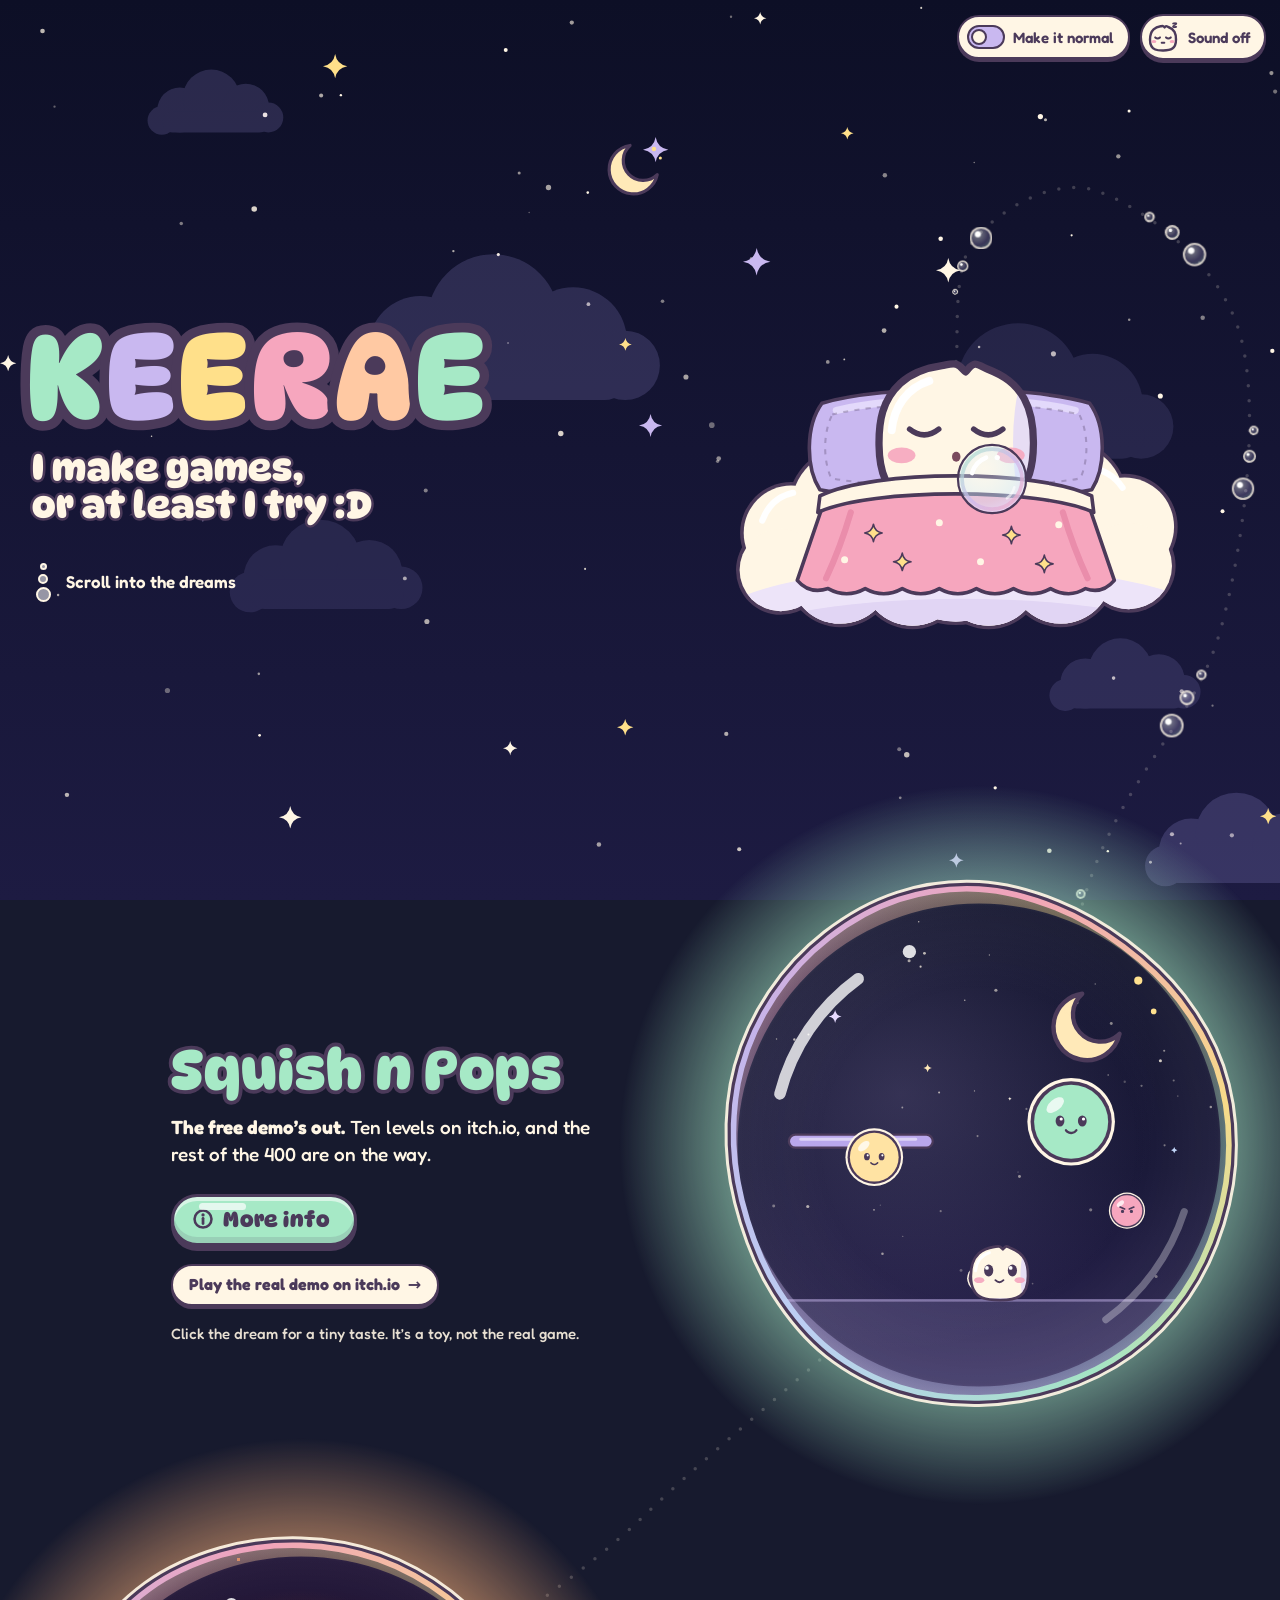
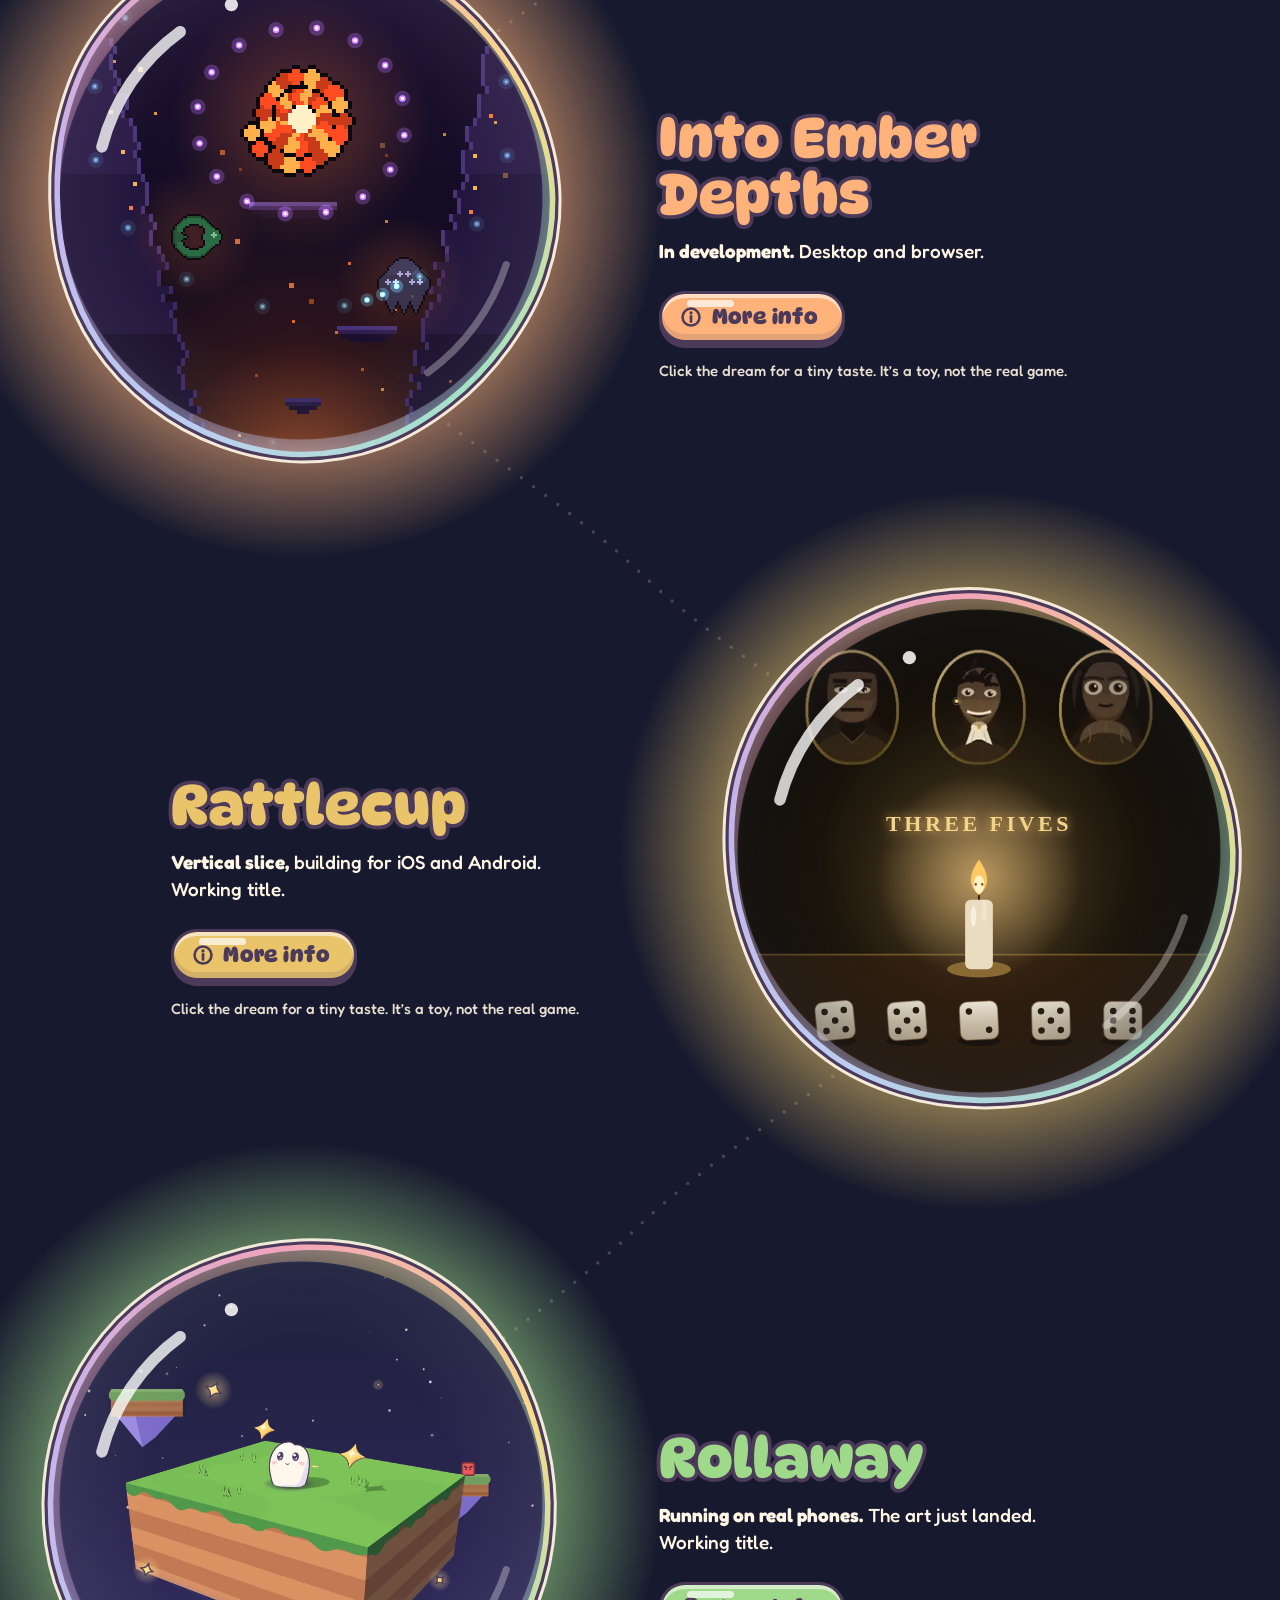
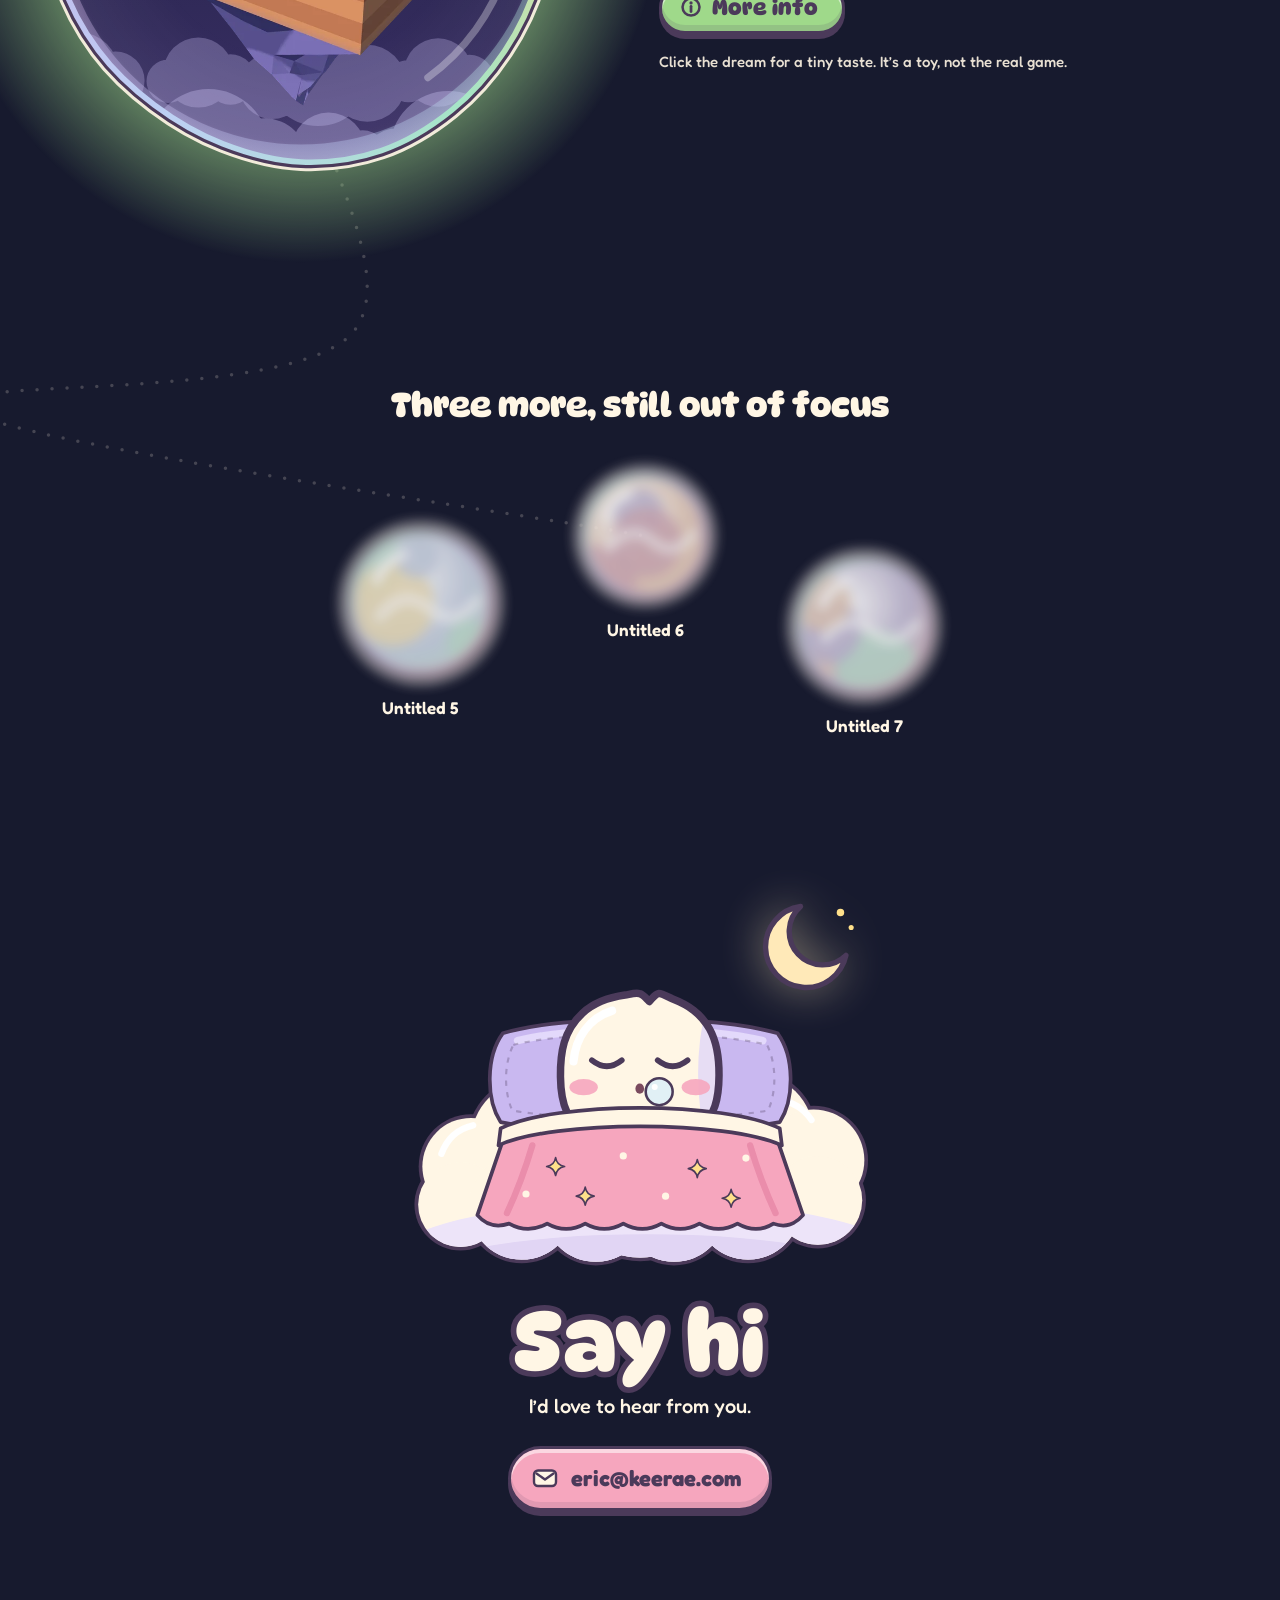
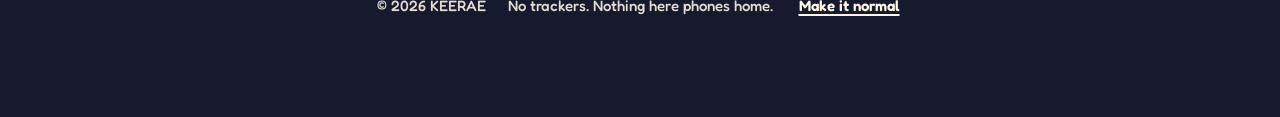
==== index.html @ 0f87d6e8 "Dreams: More info instead of Play Play read like the real game. Each dream now has a More info butto" ====
<!doctype html>
<html lang="en" class="no-js" data-mode="normal">
<head>
<meta charset="utf-8">
<meta name="viewport" content="width=device-width, initial-scale=1, viewport-fit=cover">
<title>KEERAE. I make games.</title>
<meta name="description" content="I make games, or at least I try. Seven going at once. Four you can poke right here, three still asleep. The code, the art and the music, all mine.">
<link rel="canonical" href="https://keerae.com/">
<meta property="og:type" content="website">
<meta property="og:url" content="https://keerae.com/">
<meta property="og:site_name" content="KEERAE">
<meta property="og:title" content="KEERAE. I make games.">
<meta property="og:description" content="Seven going at once. The code, the art and the music, all mine.">
<meta property="og:image" content="https://keerae.com/img/share.png?v=2">
<meta property="og:image:width" content="1200">
<meta property="og:image:height" content="630">
<meta property="og:image:alt" content="KEERAE. I make games, or at least I try :D. Squish the marshmallow is fast asleep on a cloud under a pink blanket, blowing a sleep bubble.">
<meta name="twitter:card" content="summary_large_image">
<meta name="twitter:title" content="KEERAE. I make games.">
<meta name="twitter:description" content="Seven going at once. The code, the art and the music, all mine.">
<meta name="twitter:image" content="https://keerae.com/img/share.png?v=2">
<meta name="twitter:image:alt" content="KEERAE. I make games, or at least I try :D. Squish the marshmallow is fast asleep on a cloud under a pink blanket, blowing a sleep bubble.">
<meta name="theme-color" content="#D7C7F4" id="theme-color">
<link rel="icon" href="favicon.svg?v=2" type="image/svg+xml">
<link rel="apple-touch-icon" href="apple-touch-icon.png?v=2">
<link rel="preload" href="fonts/dynapuff.woff2" as="font" type="font/woff2" crossorigin>
<link rel="preload" href="fonts/fredoka.woff2" as="font" type="font/woff2" crossorigin>
<link rel="stylesheet" href="kit/kit.css?v=2026-10-18">
<script src="kit/kit.js?v=2026-10-18"></script>
<script src="kit/toys.js?v=2026-10-18"></script>
<style>
/* ===================================================================
   Dream Bubbles. Squish is asleep up top, and every game is a dream
   floating out of its head. Scroll down through the dreams. Tap one and
   it pops into a tiny toy of that game; More info opens the game's part
   of the plain page. At the bottom, Squish wakes up and says hi.
   =================================================================== */
@property --rim { syntax: "<angle>"; inherits: false; initial-value: 0deg; }

.world {
  --ink: var(--plum);
  --ink-2: rgba(75, 58, 90, .86);
  --D: clamp(520px, 42vw, 640px);
  --wrap: min(1240px, calc(100% - 64px));
  position: relative; color: var(--ink); overflow-x: clip;
}
:root[data-time="night"] .world { --ink: var(--cream); --ink-2: rgba(255, 246, 229, .88); }

/* ------------------------------------------------------- the dream sky */
.sky, .stars, .drift { position: fixed; inset: 0; pointer-events: none; }
.sky { z-index: 0; background: #DCCDF6; }
.sky i { position: absolute; inset: 0; opacity: 0; will-change: opacity; }
.sky i:first-child { opacity: 1; }
.sky i:nth-child(1) { background: linear-gradient(180deg, #D7C7F4 0%, #EDE3FA 100%); }
.sky i:nth-child(2) { background: linear-gradient(180deg, #E2CFF4 0%, #F7DBEA 100%); }
.sky i:nth-child(3) { background: linear-gradient(180deg, #F8D2E1 0%, #FFDFD0 100%); }
.sky i:nth-child(4) { background: linear-gradient(180deg, #FFDCC6 0%, #FFEACB 100%); }
.sky i:nth-child(5) { background: linear-gradient(180deg, #CDEEDF 0%, #DCE6FA 100%); }
.sky i:nth-child(6) { background: linear-gradient(180deg, #D9D8F6 0%, #EEE2F8 100%); }
.sky i:nth-child(7) { background: linear-gradient(180deg, #FFE5BF 0%, #FFF3DC 100%); }
:root[data-time="night"] .sky { background: #0E1027; }
:root[data-time="night"] .sky i:nth-child(1) { background: linear-gradient(180deg, #0D0F26 0%, #1D1B42 100%); }
:root[data-time="night"] .sky i:nth-child(2) { background: linear-gradient(180deg, #10132B 0%, #23204B 100%); }
:root[data-time="night"] .sky i:nth-child(3) { background: linear-gradient(180deg, #170F2B 0%, #2D1C48 100%); }
:root[data-time="night"] .sky i:nth-child(4) { background: linear-gradient(180deg, #1A1330 0%, #31223F 100%); }
:root[data-time="night"] .sky i:nth-child(5) { background: linear-gradient(180deg, #0E1934 0%, #1E2B52 100%); }
:root[data-time="night"] .sky i:nth-child(6) { background: linear-gradient(180deg, #12142F 0%, #28224F 100%); }
:root[data-time="night"] .sky i:nth-child(7) { background: linear-gradient(180deg, #1C1944 0%, #3A2C63 100%); }

.stars { z-index: 0; display: none; }
:root[data-time="night"] .stars { display: block; }
.stars svg { width: 100%; height: 100%; display: block; fill: #FFF6E5; }
.stars .tw { animation: k-tw 4.2s ease-in-out infinite; }
@keyframes k-tw { 0%, 100% { opacity: .25; } 50% { opacity: 1; } }

.drift { z-index: 0; overflow: hidden; }
.cloud { position: absolute; left: 0; opacity: var(--op, .7); transform: translateX(var(--x, 20vw)); animation: cloud-drift 140s linear infinite; }
.cloud svg { display: block; width: 100%; height: auto; fill: #fff; }
:root[data-time="night"] .cloud { opacity: calc(var(--op, .7) * .28); }
:root[data-time="night"] .cloud svg { fill: #9C93DD; }
@keyframes cloud-drift { from { transform: translateX(-38vw); } to { transform: translateX(104vw); } }
.sparks { position: absolute; left: 0; top: 0; width: 100%; height: 200%; will-change: transform; }
.spk { position: absolute; display: block; overflow: visible; animation: twinkle 4s ease-in-out infinite; }
.spk path { fill: #fff; stroke: rgba(75, 58, 90, .4); stroke-width: 1.3; vector-effect: non-scaling-stroke; }
.spk.t1 path { fill: #FFE9A8; }
.spk.t2 path { fill: #FFE4EF; }
:root[data-time="night"] .spk path { fill: #FFF6E5; stroke: none; }
:root[data-time="night"] .spk.t1 path { fill: #FFE08A; }
:root[data-time="night"] .spk.t2 path { fill: #C9B8F0; }
@keyframes twinkle { 0%, 100% { transform: scale(.3) rotate(0deg); opacity: .2; } 50% { transform: scale(1) rotate(30deg); opacity: 1; } }

/* ------------------------------------------- the trail of dream bubbles */
.trail { position: absolute; left: 0; top: 0; width: 100%; height: 0; z-index: 1; pointer-events: none; overflow: hidden; }
.trail svg { position: absolute; left: 0; top: 0; overflow: visible; }
.trail path { fill: none; stroke: rgba(75, 58, 90, .2); stroke-width: 3.5; stroke-linecap: round; stroke-dasharray: 0 15; }
:root[data-time="night"] .trail path { stroke: rgba(255, 246, 229, .2); }
.tb {
  position: absolute; left: 0; top: 0; border-radius: 50%; will-change: transform;
  border: 2px solid rgba(75, 58, 90, .72);
  background: radial-gradient(circle at 33% 30%, #fff 0 13%, rgba(255, 255, 255, .55) 21%, rgba(201, 184, 240, .3) 58%, rgba(166, 233, 198, .5) 100%);
}
:root[data-time="night"] .tb { border-color: rgba(255, 246, 229, .72); background: radial-gradient(circle at 33% 30%, #fff 0 13%, rgba(255, 255, 255, .35) 21%, rgba(201, 184, 240, .22) 58%, rgba(166, 233, 198, .38) 100%); }

/* ---------------------------------------------------------------- hero */
.hero, .dreams, .sealed, .wake, .foot { position: relative; z-index: 2; }
.hero {
  width: var(--wrap); margin: 0 auto; min-height: max(680px, 100svh);
  display: grid; grid-template-columns: minmax(0, 1.04fr) minmax(0, 1fr);
  grid-template-areas: "title bed" "hint bed"; align-content: center; column-gap: 24px;
  padding: 104px 0 84px;
}
.hero-title { grid-area: title; align-self: end; will-change: transform; }
.title-float { animation: t-float 8s var(--floaty) infinite; }
.head-float { animation: t-float 9.5s var(--floaty) -3.2s infinite; }
@keyframes t-float { 0%, 100% { transform: translate3d(0, 0, 0) rotate(-.5deg); } 50% { transform: translate3d(0, -9px, 0) rotate(.6deg); } }
.hero h1 { font-size: clamp(64px, 9.3vw, 148px); margin: 0 0 0 -.04em; }
.headline { font-size: clamp(25px, 2.85vw, 44px); margin: .38em 0 0; }
.scroll-hint {
  grid-area: hint; align-self: start; display: inline-flex; align-items: center; gap: 12px;
  margin: 38px 0 0; font: 600 17px/1.2 var(--ui); color: var(--ink);
}
.hint-bub { position: relative; width: 22px; height: 40px; flex: none; }
.hint-bub i { position: absolute; left: 50%; border-radius: 50%; border: 2px solid currentColor; background: rgba(255, 255, 255, .55); animation: hint-fall 2.4s var(--floaty) infinite; }
.hint-bub i:nth-child(1) { width: 7px; height: 7px; margin-left: -3.5px; top: 0; }
.hint-bub i:nth-child(2) { width: 10px; height: 10px; margin-left: -5px; top: 11px; animation-delay: .25s; }
.hint-bub i:nth-child(3) { width: 15px; height: 15px; margin-left: -7.5px; top: 24px; animation-delay: .5s; }
@keyframes hint-fall { 0%, 100% { transform: translateY(-3px); opacity: .55; } 50% { transform: translateY(4px); opacity: 1; } }
.hero-bed { grid-area: bed; display: flex; justify-content: center; align-items: center; }
.bed-float { animation: bed-bob 7.5s var(--floaty) infinite; }
@keyframes bed-bob { 0%, 100% { transform: translate3d(0, 0, 0); } 50% { transform: translate3d(0, -11px, 0); } }
.hero-moon { position: absolute; display: none; left: 47%; top: 15%; width: 64px; height: 64px; overflow: visible; }
:root[data-time="night"] .hero-moon { display: block; }

/* the bed: a cloud, a pillow, Squish, a blanket */
.bed { position: relative; width: clamp(340px, 37vw, 540px); aspect-ratio: 460 / 330; }
.bed-back, .bed-front { position: absolute; inset: 0; width: 100%; height: 100%; overflow: visible; pointer-events: none; }
.bed-back { z-index: 1; }
.sq-wrap { position: absolute; z-index: 2; left: 30.31%; top: 17.38%; width: 39.37%; transform-origin: 50% 100%; }
.sq-wrap .k-squish { width: 100%; height: auto; color: var(--plum); }
:root[data-time="night"] .sq-wrap .k-squish { color: var(--cream); }
.bed-front { z-index: 3; }
.bed--hero .sq-nose { display: none; }
.sleep-bubble {
  position: absolute; z-index: 4; left: 49.87%; top: 44.6%; width: 15.65%; aspect-ratio: 1;
  padding: 0; border: 0; background: none; border-radius: 50%; pointer-events: none;
}
.sleep-bubble svg { display: block; width: 100%; height: 100%; overflow: visible; transform-origin: 6.7% 25%; animation: sb-breathe 9.2s var(--floaty) infinite; }
.sleep-bubble .sb-hit { pointer-events: all; cursor: pointer; }
.sleep-bubble.popped svg { animation: none; transform: scale(0); opacity: 0; }
.sleep-bubble.popped .sb-hit { pointer-events: none; }
.sleep-bubble:focus-visible { outline-offset: 2px; border-radius: 50%; }
@keyframes sb-breathe { 0%, 100% { transform: scale(.2); } 46%, 54% { transform: scale(1); } }

/* ----------------------------------------------------------- the dreams */
.dreams { width: var(--wrap); margin: 0 auto; padding: 24px 0 0; }
.dream { display: grid; grid-template-columns: var(--D) minmax(0, 1fr); column-gap: clamp(56px, 7vw, 120px); align-items: center; }
.dream + .dream { margin-top: clamp(70px, 9vw, 150px); }
.dream--flip { grid-template-columns: minmax(0, 1fr) var(--D); }
.dream--flip .dream-wrap { order: 2; }
.dream--flip .dream-text { justify-self: end; }
.dream-wrap { position: relative; width: var(--D); will-change: transform; }
.dream-float { animation: dream-bob 8.4s var(--floaty) infinite; }
.dream.is-popped .dream-float, .dream.is-bursting .dream-float { animation-play-state: paused; }
@keyframes dream-bob { 0%, 100% { transform: translate3d(0, 0, 0); } 30% { transform: translate3d(5px, -9px, 0); } 65% { transform: translate3d(-4px, -14px, 0); } }
.dream-stage { position: relative; width: 100%; aspect-ratio: 1; }
.dream-bubble { position: absolute; inset: 0; transition: transform .8s var(--squishy), opacity .3s ease-out; }
.dream-bubble canvas { position: absolute; display: block; pointer-events: none; }
.dream-bubble::before { content: ""; position: absolute; inset: -17%; border-radius: 50%; pointer-events: none; background: radial-gradient(circle closest-side, var(--glow) 0, var(--glow) 69%, transparent 100%); }
.dream.is-bursting .dream-bubble { transform: scale(1.05, .96); transition: transform .1s ease-out; }
.dream.is-popped .dream-bubble { opacity: 0; transform: scale(1.16); transition: transform .2s ease-out, opacity .16s ease-out; }
.dream.is-reform .dream-bubble { opacity: 0; transform: scale(.2); transition: none; }

/* the dream, running: a soft, very round frame where the bubble was */
.dream-frame {
  position: absolute; left: -2%; right: -2%; top: 50%; height: clamp(260px, 64%, 420px);
  padding: 7px; border-radius: 56px;
  background: conic-gradient(from var(--rim), #A6E9C6, #BFD3F7, #C9B8F0, #F6A6BE, #FFE08A, #A6E9C6);
  box-shadow: 0 0 0 3px var(--plum), 0 0 0 7px rgba(255, 246, 229, .85), 0 20px 80px 12px var(--glow);
  opacity: 0; visibility: hidden; transform: translateY(-50%) scale(.8);
  transition: opacity .3s ease-in, transform .4s ease-in, visibility 0s linear .4s;
}
.dream.is-popped .dream-frame {
  opacity: 1; visibility: visible; transform: translateY(-50%) scale(1);
  transition: opacity .3s ease-out .05s, transform .7s var(--squishy) .05s, visibility 0s;
  animation: rim-turn 7s linear infinite;
}
@keyframes rim-turn { to { --rim: 360deg; } }
.dream-toy { position: relative; width: 100%; height: 100%; border-radius: 49px; overflow: hidden; background: var(--deep); }
.dream[data-game="rollaway"] .dream-toy { background: #AFC8F5; }
:root[data-time="night"] .dream[data-game="rollaway"] .dream-toy { background: #1B1E3A; }
.dream-toy::after { content: ""; position: absolute; inset: 0; z-index: 3; border-radius: inherit; pointer-events: none; box-shadow: inset 0 0 28px 6px rgba(255, 255, 255, .2), inset 0 0 0 2px rgba(75, 58, 90, .45); }
.toy-ghost { position: absolute; inset: 0; z-index: 2; width: 100%; height: 100%; pointer-events: none; }

.dream-text { position: relative; max-width: 450px; }
.dream-name { margin: 0 0 16px; font-size: clamp(42px, 4.3vw, 64px); color: var(--c); text-wrap: balance; }
.dream-status { margin: 0 0 26px; font-size: 19px; line-height: 1.42; color: var(--ink); max-width: 25em; text-wrap: pretty; }
.dream-act { display: flex; flex-wrap: wrap; align-items: center; gap: 14px 16px; }
.dream-hint { margin: 18px 0 0; max-width: 30em; font-size: 15px; color: var(--ink); opacity: .9; }

/* the bubble itself is the button that pops it */
.dream-try { position: absolute; z-index: 2; inset: 2.25%; margin: 0; padding: 0; border: 0; border-radius: 50%; background: none; cursor: pointer; -webkit-tap-highlight-color: transparent; }
.dream-try:focus-visible { outline: 3px solid var(--ink); outline-offset: 8px; border-radius: 50%; }
.dream.is-bursting .dream-try, .dream.is-popped .dream-try { visibility: hidden; }
.dream-close {
  position: absolute; z-index: 6; top: -15px; right: -15px; display: grid; place-items: center;
  width: 46px; height: 46px; margin: 0; padding: 0; border: 3px solid var(--plum); border-radius: 50%;
  background: var(--cream); color: var(--plum); box-shadow: 0 3px 0 var(--plum); cursor: pointer;
  transition: transform .45s var(--squishy);
}
.dream-close svg { width: 20px; height: 20px; }
.dream-close:hover { transform: scale(1.08) rotate(8deg); }
.dream-close:active { transform: translateY(2px) scale(.92); transition-duration: .08s; }
.dream-close:focus-visible { outline: 3px solid var(--ink); outline-offset: 3px; border-radius: 50%; }

/* burst bits */
.drop { position: absolute; z-index: 6; border-radius: 50%; pointer-events: none; border: 2px solid var(--plum); background: radial-gradient(circle at 34% 30%, #fff 0 22%, var(--dc) 62%); }
.shimmer { position: absolute; z-index: 5; border-radius: 50%; pointer-events: none;
  background: conic-gradient(from 30deg, #A6E9C6, #BFD3F7, #C9B8F0, #F6A6BE, #FFE08A, #A6E9C6);
  -webkit-mask: radial-gradient(closest-side, transparent calc(100% - 12px), #000 calc(100% - 11px), #000 calc(100% - 2px), transparent 100%);
  mask: radial-gradient(closest-side, transparent calc(100% - 12px), #000 calc(100% - 11px), #000 calc(100% - 2px), transparent 100%); }
.spk-pop { position: absolute; z-index: 7; pointer-events: none; overflow: visible; }
.spk-pop path { fill: #FFF6E5; stroke: var(--plum); stroke-width: 1.6; stroke-linejoin: round; }

/* ------------------------------------------------- the sealed, blurry dreams */
.sealed { width: var(--wrap); margin: 0 auto; padding: clamp(110px, 13vw, 190px) 0 20px; text-align: center; }
.sealed-h { margin: 0 0 30px; font: 700 clamp(25px, 2.6vw, 34px)/1.15 var(--display); color: var(--ink); text-wrap: balance; }
.fuzz { display: flex; justify-content: center; align-items: flex-start; gap: clamp(8px, 4vw, 54px); }
.fz { animation: fz-drift 9s var(--floaty) infinite; }
.fz:nth-child(1) { margin-top: 56px; animation-duration: 10.5s; }
.fz:nth-child(2) { animation-delay: -3s; }
.fz:nth-child(3) { margin-top: 84px; animation-duration: 11.5s; animation-delay: -6s; }
@keyframes fz-drift { 0%, 100% { transform: translate3d(0, 0, 0); } 33% { transform: translate3d(6px, -10px, 0); } 66% { transform: translate3d(-6px, -4px, 0); } }
.fuzzy {
  display: flex; flex-direction: column; align-items: center; gap: 12px; padding: 8px 8px 10px;
  border: 0; border-radius: 28px; background: none; color: var(--ink); cursor: pointer;
}
.fuzzy-art { display: block; width: var(--s); height: var(--s); filter: blur(6px) saturate(.45); opacity: .9; transition: filter .5s ease, opacity .5s ease; }
.fuzzy-art svg { display: block; width: 100%; height: 100%; overflow: visible; }
.fuzzy:hover .fuzzy-art { filter: blur(4px) saturate(.6); }
.fuzzy.is-focus .fuzzy-art { filter: blur(1.4px) saturate(.85); opacity: 1; transition-duration: .35s; }
.fuzzy-name { font: 600 17px/1 var(--ui); }

/* --------------------------------------------------------- waking up */
.wake { width: var(--wrap); margin: 0 auto; padding: clamp(110px, 12vw, 180px) 0 0; text-align: center; }
.wake-scene { position: relative; width: clamp(320px, 38vw, 500px); margin: 0 auto; }
.wake-scene .bed { width: 100%; }
.sun { position: absolute; z-index: 0; left: 3%; top: -9%; width: 27%; aspect-ratio: 1; }
.sun::before { content: ""; position: absolute; inset: -42%; border-radius: 50%; background: repeating-conic-gradient(from 0deg, rgba(255, 224, 138, .55) 0deg 9deg, rgba(255, 224, 138, 0) 9deg 30deg); -webkit-mask: radial-gradient(closest-side, transparent 52%, #000 56%, transparent 98%); mask: radial-gradient(closest-side, transparent 52%, #000 56%, transparent 98%); animation: sun-turn 60s linear infinite; }
.sun::after { content: ""; position: absolute; inset: 0; border-radius: 50%; background: radial-gradient(circle at 38% 34%, #FFF4C9 0 24%, #FFE08A 58%, #FFD26A 100%); border: 3px solid var(--plum); box-shadow: 0 0 60px 18px rgba(255, 224, 138, .6); }
@keyframes sun-turn { to { transform: rotate(360deg); } }
.wake-moon { position: absolute; z-index: 0; display: none; right: 4%; top: -8%; width: 22%; height: auto; overflow: visible; filter: drop-shadow(0 0 22px rgba(255, 233, 184, .45)); }
:root[data-time="night"] .sun { display: none; }
:root[data-time="night"] .wake-moon { display: block; }
.wake-scene .bed { z-index: 1; }
.bed--wake .sq-wrap { transition: transform .8s var(--squishy); }
.bed--wake.is-stir .sq-wrap { animation: stir .45s ease-in-out 2; }
.bed--wake.is-up .sq-wrap { transform: translateY(-7%); }
.bed--wake.is-up.is-stretch .sq-wrap { transform: translateY(-9%) scale(.92, 1.1); transition-duration: .95s; }
.bed--wake .blanket-g { transition: transform .9s var(--squishy); }
.bed--wake.is-up .blanket-g { transform: translateY(8px) rotate(1deg); }
@keyframes stir { 0%, 100% { transform: rotate(0); } 30% { transform: rotate(-4deg); } 70% { transform: rotate(4deg); } }
.hi-h { margin: 34px 0 8px; font-size: clamp(54px, 6.4vw, 92px); }
.hi-sub { margin: 0 0 26px; font: 500 20px/1.4 var(--ui); color: var(--ink); }
.hi-mail {
  display: inline-flex; align-items: center; gap: 12px; padding: 15px 28px 16px 20px;
  font: 700 22px/1 var(--ui); color: var(--plum); text-decoration: none;
  background: var(--pink); border: 3px solid var(--plum); border-radius: 999px;
  box-shadow: 0 5px 0 var(--plum), inset 0 -6px 0 rgba(75, 58, 90, .12), inset 0 4px 0 rgba(255, 255, 255, .55);
  transition: transform .45s var(--squishy), box-shadow .2s;
}
.hi-mail svg { width: 28px; height: 28px; flex: none; }
.hi-mail:hover { transform: translateY(-2px) scale(1.04, .97); }
.hi-mail:active { transform: translateY(4px) scale(1.08, .88); box-shadow: 0 1px 0 var(--plum); transition-duration: .08s; }
.hi-mail:focus-visible { outline-offset: 5px; border-radius: 999px; }

.dream-link { display: inline-flex; align-items: center; gap: 8px; max-width: 100%; margin-top: 4px; padding: 9px 16px 10px; border-radius: 999px;
  font: 700 16px/1.2 var(--ui); color: var(--plum); text-decoration: none; background: var(--cream); border: 2.5px solid var(--plum); box-shadow: 0 3px 0 var(--plum); transition: transform .45s var(--squishy); }
.dream-link::after { content: "\2192"; }
.dream-link:hover { transform: translateY(-1px) scale(1.03); }
.dream-link:active { transform: translateY(2px) scale(1.05, .92); transition-duration: .08s; }
.dream-link:focus-visible { outline-offset: 4px; border-radius: 999px; }
.foot { display: flex; flex-wrap: wrap; justify-content: center; align-items: center; gap: 6px 22px; width: var(--wrap); margin: 0 auto; padding: 80px 0 96px; font: 500 15px/1.4 var(--ui); color: var(--ink-2); }
.foot-normal { padding: 6px 4px; border: 0; background: none; color: var(--ink); font: 600 15px/1.2 var(--ui); text-decoration: underline; text-decoration-thickness: 2px; text-underline-offset: 3px; cursor: pointer; }
.foot-normal:hover { text-decoration-color: var(--pink); }

/* ------------------------------------------------ smaller screens */
@media (max-width: 999px) {
  .world { --D: min(86vw, 560px); --wrap: calc(100% - 32px); }
  .hero { grid-template-columns: minmax(0, 1fr); grid-template-areas: "title" "bed" "hint"; justify-items: center; text-align: center; min-height: max(640px, 92svh); padding: 92px 0 40px; }
  .hero-title { align-self: auto; }
  .headline { margin-left: auto; margin-right: auto; max-width: 12em; }
  .hero-bed { margin-top: 26px; }
  .bed { width: min(92vw, 420px); }
  .scroll-hint { margin-top: 18px; }
  .hero-moon { left: 6%; top: 11%; width: 46px; height: 46px; }
  .dream, .dream--flip { grid-template-columns: minmax(0, 1fr); justify-items: center; }
  .dream--flip .dream-wrap { order: 0; }
  .dream--flip .dream-text, .dream-text { justify-self: center; text-align: center; max-width: min(76vw, 460px); margin-top: 30px; }
  .dream-status { margin-left: auto; margin-right: auto; }
  .dream-act { justify-content: center; }
  .dream-hint { margin-left: auto; margin-right: auto; }
  .wake-scene { width: min(88vw, 440px); }
}
@media (max-width: 640px) {
  .hero h1 { font-size: 66px; }
  .headline { font-size: 26px; }
  .dream-name { font-size: 38px; margin-bottom: 12px; }
  .dream-status { font-size: 16px; margin-bottom: 20px; }
  .dream-frame { left: 0; right: 0; height: 272px; border-radius: 40px; padding: 6px; }
  .dream-toy { border-radius: 34px; }
  .sealed-h { font-size: 24px; }
  .fuzzy-name { font-size: 15px; }
  .fuzzy { padding: 6px 4px 8px; }
  .hi-h { font-size: 52px; }
  .hi-sub { font-size: 18px; }
  .hi-mail { font-size: 19px; padding: 13px 22px 14px 16px; }
  .foot { flex-direction: column; padding-bottom: 104px; }
}

/* No drifting, no morphing. The pop is a plain fade. */
@media (prefers-reduced-motion: reduce) {
  .world .dream-bubble, .world .dream-frame { transform: translateY(0) !important; transition-property: opacity !important; transition-duration: .35s !important; }
  .world .dream-frame { transform: translateY(-50%) !important; }
  .world .fuzzy-art { transition-duration: .3s !important; }
}
</style>
</head>
<body>
<div class="world k-nightfocus" id="world">
  <div id="ctl"></div>
  <div class="sky" aria-hidden="true"><i></i><i></i><i></i><i></i><i></i><i></i><i></i></div>
  <div class="stars" aria-hidden="true"></div>
  <div class="drift" aria-hidden="true"><div id="clouds"></div><div class="sparks" id="sparks"></div></div>
  <div class="trail" id="trail" aria-hidden="true"><svg id="trail-svg" width="0" height="0"><path id="trail-path" d="M0 0"/></svg></div>

  <header class="hero" id="hero">
    <svg class="hero-moon" id="hero-moon" viewBox="0 0 100 100" aria-hidden="true" focusable="false"></svg>
    <div class="hero-title" id="hero-title">
      <div class="title-float">
        <h1 class="k-wordmark k-bob" aria-label="KEERAE" data-k-start><span>K</span><span>E</span><span>E</span><span>R</span><span>A</span><span>E</span></h1>
      </div>
      <div class="head-float"><p class="k-puff headline" id="headline"></p></div>
    </div>
    <p class="scroll-hint"><span class="hint-bub" aria-hidden="true"><i></i><i></i><i></i></span>Scroll into the dreams</p>
    <div class="hero-bed">
      <div class="bed-float">
        <div class="bed bed--hero" id="bed"></div>
      </div>
    </div>
  </header>

  <div class="dreams" id="dreams"></div>

  <section class="sealed" aria-labelledby="sealed-h">
    <h2 class="sealed-h" id="sealed-h">Three more, still out of focus</h2>
    <div class="fuzz" id="fuzz"></div>
  </section>

  <section class="wake" id="wake" aria-labelledby="hi-h">
    <div class="wake-scene">
      <div class="sun" aria-hidden="true"></div>
      <svg class="wake-moon" id="wake-moon" viewBox="0 0 100 100" aria-hidden="true" focusable="false"></svg>
      <div class="bed bed--wake" id="wake-bed"></div>
    </div>
    <h2 class="k-puff hi-h" id="hi-h">Say hi</h2>
    <p class="hi-sub">I&rsquo;d love to hear from you.</p>
    <a class="hi-mail" id="hi-mail" href="mailto:eric@keerae.com"><svg viewBox="0 0 28 28" aria-hidden="true" focusable="false"><rect x="3" y="6.5" width="22" height="15.5" rx="4" fill="#FFF6E5" stroke="#4B3A5A" stroke-width="2.4"/><path d="M5.5 9.5L14 15.5L22.5 9.5" fill="none" stroke="#4B3A5A" stroke-width="2.4" stroke-linecap="round" stroke-linejoin="round"/></svg><span id="hi-mail-t">eric@keerae.com</span></a>
  </section>

  <footer class="foot">
    <span>&copy; <span id="yr">2026</span> KEERAE</span>
    <span>No trackers. Nothing here phones home.</span>
    <button type="button" class="foot-normal" id="foot-normal">Make it normal</button>
  </footer>
</div>
<!-- Normal mode. The same content as the weird page, laid out plainly. Shown with no scripts, and after "Make it normal". -->
<div id="normal">
  <header class="n-top">
    <div class="n-wrap">
      <span class="k-wordmark" aria-label="KEERAE"><span>K</span><span>E</span><span>E</span><span>R</span><span>A</span><span>E</span></span>
      <nav aria-label="Sections"><a href="#n-squish">Squish n Pops</a><a href="#n-ember">Into Ember Depths</a><a href="#n-rattlecup">Rattlecup</a><a href="#n-rollaway">Rollaway</a><a href="#n-hi">Say hi</a></nav>
      <button class="n-weird" type="button">Make it weird again</button>
    </div>
  </header>
  <main class="n-wrap">
    <section class="n-hero">
      <div>
        <h1>I make games, or at least I try :D</h1>
        <p>Seven of them going at once right now, on phones and desktops and in a browser. Four are far enough along that I&rsquo;m happy to put them in front of you. The other three really aren&rsquo;t, so I left them out.</p>
        <p>The bubble game and the bullet hell look nothing like each other, and that&rsquo;s deliberate. I&rsquo;d rather each game just look like itself.</p>
        <ul class="n-index">
          <li><a href="#n-squish" style="--c:#A6E9C6"><span class="dot"></span><span><span class="nm">Squish n Pops</span><span class="kd">Mobile browser arcade, 400 levels</span></span><span class="k-chip">Free demo</span></a></li>
          <li><a href="#n-ember" style="--c:#FFB37A"><span class="dot"></span><span><span class="nm">Into Ember Depths</span><span class="kd">Online bullet-hell action RPG</span></span><span class="k-chip">In development</span></a></li>
          <li><a href="#n-rattlecup" style="--c:#E9C46A"><span class="dot"></span><span><span class="nm">Rattlecup</span><span class="kd">Liar&rsquo;s dice roguelike, iOS and Android</span></span><span class="k-chip">Vertical slice</span></a></li>
          <li><a href="#n-rollaway" style="--c:#9FD98A"><span class="dot"></span><span><span class="nm">Rollaway</span><span class="kd">3D tilt platformer, iOS and Android</span></span><span class="k-chip">Builds running</span></a></li>
        </ul>
        <p style="margin-top:18px">Or skip all this and just say hi. <a href="mailto:eric@keerae.com">eric@keerae.com</a></p>
      </div>
      <div class="n-squish" aria-hidden="false"></div>
    </section>

    <section class="n-game" id="n-squish" style="--c:#A6E9C6">
      <div class="n-head"><h2>Squish n Pops</h2><span class="n-st"><b>The free demo&rsquo;s out.</b> Ten levels on itch.io, and the rest of the 400 are on the way.</span></div>
      <p>Hold your phone sideways. Tilt to steer, tap to fire. Every hit splits a bubble into two smaller ones, so a good shot basically hands you two new problems. Clear the screen and you&rsquo;re out.</p>
      <div class="n-callout"><b>The demo&rsquo;s out. Ten levels, free, no ads.</b><p>The first seven teach you the basics. The last three skip ahead to where the weird bubbles start showing up. It runs right in your phone browser. No account, nothing to install.</p><a class="n-mail n-play" href="https://misterdinguz.itch.io/squish-n-pops">Play it on itch.io</a></div>
      <div class="n-shots"><img src="img/squish-play-1.webp" width="1200" height="554" loading="lazy" alt="Squish n Pops gameplay: two green bubbles with lit fuses drift above four smaller pink bubbles, with the marshmallow player below a floating shelf."></div>
      <p class="n-cap">This is SHORT FUSE, the last one in the demo. Set one bomb off and the chain pretty much plays the level for you.</p>
      <div class="n-shots two"><img src="img/squish-play-2.webp" width="800" height="370" loading="lazy" alt="HARD CANDY. A green bubble inside a riveted metal ring that eats your first hit."><img src="img/squish-levels.webp" width="800" height="370" loading="lazy" alt="The demo&rsquo;s level select screen, showing all ten levels by name."></div>
      <div class="n-body">
        <div>
          <p class="n-note">Nothing in this game ever speeds up. A bubble in level 200 moves at exactly the same speed as one in level 1, and each size always bounces back to the same height. All the difficulty is in how many there are, what they do, when they show up and how the room is shaped.</p>
          <p class="n-note">iOS will only hand a web page the tilt sensors if you ask from inside a real tap, and only over HTTPS. So if someone says no, the game just flips to touch and lets them keep playing.</p>
          <ul class="n-tags"><li>TypeScript</li><li>Phaser 3</li><li>Vite</li><li>Arcade Physics</li><li>PWA</li><li>Vitest</li></ul>
        </div>
        <dl>
          <div><dt>Campaign</dt><dd>400 levels across five acts, opening up one at a time.</dd></div>
          <div><dt>Vocabulary</dt><dd>Nineteen bubble traits, and they start stacking in the late acts. Plus eight powerups.</dd></div>
          <div><dt>Controls</dt><dd>Tilt, touch or keyboard. Whatever angle you&rsquo;re holding it at when you start becomes neutral, so you can play lying down.</dd></div>
          <div><dt>Co-op</dt><dd>Two phones over local Wi-Fi. Shared field, separate scores and lives.</dd></div>
          <div><dt>Next</dt><dd>The itch.io demo&rsquo;s out. Steam and mobile are next.</dd></div>
        </dl>
      </div>
    </section>

    <section class="n-game" id="n-ember" style="--c:#FFB37A">
      <div class="n-head"><h2>Into Ember Depths</h2><span class="n-st"><b>In development.</b> Desktop and browser.</span></div>
      <p>An online bullet-hell action RPG. You start out in a daylight town and fight your way inward through rings that keep getting darker, then head down into a descent that doesn&rsquo;t end. Every floor&rsquo;s boss opens the next one.</p>
      <div class="n-shots pix"><img src="img/ember-bosses-1x.png" width="759" height="207" loading="lazy" alt="A grid of all thirty-three boss sprites from Into Ember Depths, each one its own pixel-art design."></div>
      <p class="n-cap">Every boss in the game, in no particular order. Seven up top, six in the dungeons, twenty down in the descent. Not a single palette swap.</p>
      <div class="n-body">
        <div>
          <p class="n-note">The desktop build and the browser build run the exact same code now, and they play on the same server. I cut every cooldown so abilities come out of MP, tightened the aggro range, and gave the two easiest rings four map bosses each instead of one.</p>
          <ul class="n-tags"><li>Electron</li><li>Node.js</li><li>Canvas2D</li><li>ES modules</li><li>WebSockets</li><li>No build step</li></ul>
        </div>
        <dl>
          <div><dt>Bosses</dt><dd>33 of them, and no two are the same.</dd></div>
          <div><dt>Classes</dt><dd>8 you can play.</dd></div>
          <div><dt>Sprites</dt><dd>384 of them, all made for this game.</dd></div>
          <div><dt>Score</dt><dd>33 original tracks. <a href="#n-score">Have a listen below.</a></dd></div>
          <div><dt>Online</dt><dd>One server, with desktop and browser players on the same wire.</dd></div>
        </dl>
      </div>
    </section>

    <section class="n-game" id="n-rattlecup" style="--c:#E9C46A">
      <div class="n-head"><h2>Rattlecup</h2><span class="n-st"><b>Vertical slice,</b> building for iOS and Android. Working title.</span></div>
      <p>A liar&rsquo;s dice roguelike. One rule does all the heavy lifting here. Are they telling the truth, or do I call them a liar? That question carries a whole run. Three floors of a crooked gambling house, your dice are your build, and every claim that misses gets paid out of your own health.</p>
      <div class="n-shots four">
        <img src="img/rattlecup-menu.webp" width="390" height="844" loading="lazy" alt="Rattlecup title screen: a gilt-framed portrait and one candle above the RATTLECUP wordmark, in near-darkness.">
        <img src="img/rattlecup-table.webp" width="390" height="844" loading="lazy" alt="Rattlecup table view: three gilt-framed opponent portraits above five bone dice lit in a pool of light.">
        <img src="img/rattlecup-claim.webp" width="390" height="844" loading="lazy" alt="Rattlecup: a claim hanging in the air as lit type above the player&rsquo;s dice.">
        <img src="img/rattlecup-strongbox.webp" width="390" height="844" loading="lazy" alt="Rattlecup&rsquo;s strongbox screen: a gold chest with straps and a red wax seal above the word Gilt.">
      </div>
      <p class="n-cap">The art direction is called The Vigil. A candle, some faces, nothing else. Warm gold nearly everywhere, and red pretty much just means damage or the call.</p>
      <div class="n-body">
        <div>
          <p class="n-note">Special dice and charms run on one effect system. Tricks and table modifiers are basically just data. So a new item is usually a line in a file, not new code. The smarter opponents read a public tell ledger and price you into it, which is still my favourite thing in there.</p>
          <ul class="n-tags"><li>Godot 4.7</li><li>GDScript</li><li>Deterministic core</li><li>Headless test suite</li></ul>
        </div>
        <dl>
          <div><dt>Run</dt><dd>Three floors of tables, elites, corridor choices, a shop and events.</dd></div>
          <div><dt>Strongbox</dt><dd>One on every table you win. Tin, Silver or Gilt.</dd></div>
          <div><dt>Opponents</dt><dd>Six AI personalities, plus bosses that bend the rules. The Pit Boss, the Auditor, the Blind King.</dd></div>
          <div><dt>Builds</dt><dd>Signed <code>.ipa</code> and <code>.apk</code>. Running on an iPhone and an Android phone since September.</dd></div>
        </dl>
      </div>
    </section>

    <section class="n-game" id="n-rollaway" style="--c:#9FD98A">
      <div class="n-head"><h2>Rollaway</h2><span class="n-st"><b>Running on real phones.</b> The art just landed. Working title.</span></div>
      <p>A physics-based 3D tilt platformer for phones. Tilt to roll, flick the phone upward to jump.</p>
      <div class="n-shots"><img src="img/rollaway-feature.webp" width="1400" height="684" loading="lazy" alt="Rollaway: the marshmallow rolls across grassy floating islands above a sea of clouds, past a cross red cube and a stack of stone bricks."></div>
      <p class="n-cap">Store art, made in the game&rsquo;s own engine. Real screenshots are next.</p>
      <div class="n-body">
        <div>
          <p class="n-note">It did finally get off my desktop, which was a good week. There are signed Android and iOS builds now, so the flick to jump I could only ever guess at in the editor is something I can hold in my hand and be wrong about.</p>
          <ul class="n-tags"><li>Godot 4.7</li><li>GDScript</li><li>iOS</li><li>Android</li><li>Device sensors</li></ul>
        </div>
        <dl>
          <div><dt>Built</dt><dd>Core physics, lives and checkpoints, a goal with a star rating, and collectibles. Moving, rotating and crumbling platforms. Enemies, hazards and spawners.</dd></div>
          <div><dt>Slice</dt><dd>A tutorial plus stages 1 to 3, a level select with an unlock chain, and settings that actually change things.</dd></div>
          <div><dt>Open</dt><dd>Flick sensitivity works, I just haven&rsquo;t played it enough. It needs hours on an actual phone, not another test.</dd></div>
        </dl>
      </div>
    </section>

    <section class="n-game" id="n-hidden">
      <h2>Three more, hidden.</h2>
      <p>I&rsquo;ve only just started them. Nothing worth putting in front of anyone yet.</p>
      <div class="n-sealed"><button type="button">Untitled 5</button><button type="button">Untitled 6</button><button type="button">Untitled 7</button></div>
    </section>

    <section class="n-game" id="n-range">
      <h2 id="n-range-h">Yeah, it&rsquo;s all me.</h2>
      <p class="n-prose">Four codebases and two engines. Into Ember Depths doesn&rsquo;t even use an engine. Here&rsquo;s what each tool is actually doing.</p>
      <table aria-labelledby="n-range-h">
        <thead><tr><th scope="col">Tool</th><th scope="col">Where</th><th scope="col">What I&rsquo;d tell you</th></tr></thead>
        <tbody>
          <tr><th scope="row">TypeScript + Phaser 3</th><td>Squish n Pops</td><td>The game logic never touches the artwork directly, so I can swap out the sprite art without changing any game code.</td></tr>
          <tr><th scope="row">Electron</th><td>Into Ember Depths</td><td>It wraps the same code as the browser build, so one codebase ships to both. For an action game that costs you bundle size and memory. I took the trade anyway.</td></tr>
          <tr><th scope="row">Canvas2D, no build step</th><td>Into Ember Depths</td><td>Plain ES modules, served exactly as they are. Nothing to compile means nothing sitting between making a change and seeing it.</td></tr>
          <tr><th scope="row">Node + WebSockets</th><td>Into Ember Depths</td><td>One server, and any mix of desktop and browser players on the same wire.</td></tr>
          <tr><th scope="row">Godot 4 + GDScript</th><td>Rattlecup, Rollaway</td><td>Picked it for the scene and component model. Both games are on 4.7 now, and neither one moved until its whole test suite came back green.</td></tr>
          <tr><th scope="row">Headless test suites</th><td>All of them</td><td>The game rules all get tested without a renderer. That&rsquo;s the only reason I can make balance changes fast and still trust them.</td></tr>
        </tbody>
      </table>
    </section>

    <section class="n-game" id="n-score">
      <h2>I do the music too.</h2>
      <p class="n-prose">Thirty-three original tracks for Into Ember Depths, one for every region, dungeon and depth. Here are three, about 26 seconds each.</p>
      <div class="n-tracks">
        <div class="n-track"><button type="button" aria-pressed="false" data-src="audio/ember-overworld.mp3" aria-label="Play Greenlands"><svg class="ico-play" viewBox="0 0 16 16" aria-hidden="true"><path d="M4 2v12l10-6z" fill="currentColor"/></svg><svg class="ico-pause" viewBox="0 0 16 16" aria-hidden="true"><path d="M3 2h3.5v12H3zM9.5 2H13v12H9.5z" fill="currentColor"/></svg></button><span><b>Greenlands</b><span>Overworld. The first ring past the beach.</span></span><span>0:26</span></div>
        <div class="n-track"><button type="button" aria-pressed="false" data-src="audio/ember-depths.mp3" aria-label="Play The Maw"><svg class="ico-play" viewBox="0 0 16 16" aria-hidden="true"><path d="M4 2v12l10-6z" fill="currentColor"/></svg><svg class="ico-pause" viewBox="0 0 16 16" aria-hidden="true"><path d="M3 2h3.5v12H3zM9.5 2H13v12H9.5z" fill="currentColor"/></svg></button><span><b>The Maw</b><span>The descent. One of twenty down there.</span></span><span>0:26</span></div>
        <div class="n-track"><button type="button" aria-pressed="false" data-src="audio/ember-sanctum.mp3" aria-label="Play Shattered Sanctum"><svg class="ico-play" viewBox="0 0 16 16" aria-hidden="true"><path d="M4 2v12l10-6z" fill="currentColor"/></svg><svg class="ico-pause" viewBox="0 0 16 16" aria-hidden="true"><path d="M3 2h3.5v12H3zM9.5 2H13v12H9.5z" fill="currentColor"/></svg></button><span><b>Shattered Sanctum</b><span>The endgame dungeon.</span></span><span>0:26</span></div>
      </div>
      <p class="n-cap">Plays one at a time, and nothing starts on its own.</p>
    </section>

    <section class="n-contact" id="n-hi">
      <div>
        <h2>Say hi. I&rsquo;d love to hear from you.</h2>
        <p>The Squish n Pops demo is up on itch.io now. Steam and mobile come after that. Want a heads up when they happen? Just say so. And if you only want to talk about any of this, that&rsquo;s just as good. I read everything that comes in.</p>
        <a class="n-mail" href="mailto:eric@keerae.com">eric@keerae.com</a>
      </div>
      <div>
        <h3>Where all this will show up</h3>
        <a class="n-chan" href="https://misterdinguz.itch.io/"><span>itch.io</span><span>Live, with the Squish n Pops demo</span></a>
        <div class="n-chan"><span>Steam</span><span>Not yet live</span></div>
        <div class="n-chan"><span>GitHub</span><span>Not yet live</span></div>
      </div>
    </section>
    <footer class="n-foot"><span>&copy; <span id="n-year">2026</span> KEERAE</span><span>No trackers, and nothing on this page phones home.</span></footer>
  </main>
</div>

<script>
KIT.ready(function () {
  'use strict';
  var K = KIT, doc = document, win = window, TAU = Math.PI * 2;
  var PLUM = '#4B3A5A', CREAM = '#FFF6E5';
  var world = K.$('#world'), REDUCE = K.reduce, TOUCH = K.touch;
  var DPR = Math.min(2, win.devicePixelRatio || 1);

  // ------------------------------------------------------------ helpers
  function seeded(s) { return function () { s = (s * 16807) % 2147483647; return (s - 1) / 2147483646; }; }
  function hexA(h, a) { var n = parseInt(h.slice(1), 16); return 'rgba(' + (n >> 16 & 255) + ',' + (n >> 8 & 255) + ',' + (n & 255) + ',' + a + ')'; }
  function pagePos(e) { var x = 0, y = 0; while (e) { x += e.offsetLeft; y += e.offsetTop; e = e.offsetParent; } return { x: x, y: y }; }
  function smooth(a, b, v) { var t = K.clamp((v - a) / (b - a), 0, 1); return t * t * (3 - 2 * t); }
  function angDiff(a, b) { var d = ((a - b) % TAU + TAU) % TAU; return d > Math.PI ? d - TAU : d; }
  var STAR = 'M0-10Q1.4-1.4 10 0Q1.4 1.4 0 10Q-1.4 1.4-10 0Q-1.4-1.4 0-10Z';
  // A real crescent: the moon's disc minus a bite circle up and to the right. The two arcs meet at
  // the points where the circles cross, so both tips come to a clean point.
  function moonPath(x, y, R) {
    var phi = -.75, d = R * .55, r = R * .82, ux = Math.cos(phi), uy = Math.sin(phi);
    var a = (R * R - r * r + d * d) / (2 * d), h = Math.sqrt(R * R - a * a);
    function f(v) { return v.toFixed(2); }
    var ax = x + a * ux - h * uy, ay = y + a * uy + h * ux, bx = x + a * ux + h * uy, by = y + a * uy - h * ux;
    return 'M' + f(ax) + ' ' + f(ay) + 'A' + R + ' ' + R + ' 0 1 1 ' + f(bx) + ' ' + f(by) +
      'A' + f(r) + ' ' + f(r) + ' 0 ' + (a > d ? 1 : 0) + ' 0 ' + f(ax) + ' ' + f(ay) + 'Z';
  }
  var MOON_SVG = '<path d="' + moonPath(46, 54, 38) + '" fill="#FFE9B8" stroke="#4B3A5A" stroke-width="5" stroke-linejoin="round"/>' +
    '<circle cx="78" cy="22" r="3.5" fill="#FFE08A"/><circle cx="88" cy="36" r="2.4" fill="#FFE08A"/>';
  K.$('#hero-moon').innerHTML = MOON_SVG;
  K.$('#wake-moon').innerHTML = MOON_SVG;

  // Controls first in the page, so Make it normal is the first thing a keyboard reaches.
  K.controls({ parent: K.$('#ctl') });
  K.$('#headline').innerHTML = K.HEADLINE.replace(/</g, '&lt;').replace(', ', ',<br>');
  K.$('#yr').textContent = new Date().getFullYear();
  var mail = K.$('#hi-mail'); mail.href = 'mailto:' + K.EMAIL; K.$('#hi-mail-t').textContent = K.EMAIL;
  K.$('#foot-normal').addEventListener('click', function () { K.setMode('normal'); });
  // The browser bar takes the sky's colour, or cream on the plain page.
  var tc = doc.getElementById('theme-color');
  function themeColor() { if (tc) tc.setAttribute('content', K.mode === 'normal' ? '#FFF6E5' : K.night ? '#0E1027' : '#D7C7F4'); }
  themeColor(); doc.addEventListener('k:time', themeColor); doc.addEventListener('k:mode', themeColor);

  // ------------------------------------------------- sky decorations
  (function () {
    var r = seeded(7), s = '';
    for (var i = 0; i < 130; i++) {
      var tw = i % 4 === 0;
      s += '<circle cx="' + (r() * 1000).toFixed(1) + '" cy="' + (r() * 1000).toFixed(1) + '" r="' + (.6 + r() * 1.6).toFixed(2) + '"' +
        (tw ? ' class="tw" style="animation-delay:' + (-r() * 4.2).toFixed(2) + 's"' : ' opacity="' + (.35 + r() * .5).toFixed(2) + '"') + '/>';
    }
    K.$('.stars').innerHTML = '<svg viewBox="0 0 1000 1000" preserveAspectRatio="xMidYMid slice">' + s + '</svg>';
    var CL = '<svg viewBox="0 0 200 100"><circle cx="52" cy="64" r="30"/><circle cx="94" cy="48" r="38"/><circle cx="140" cy="60" r="31"/><circle cx="170" cy="74" r="20"/><circle cx="28" cy="78" r="19"/><rect x="28" y="66" width="144" height="28" rx="14"/></svg>';
    var c = '', rc = seeded(19);
    for (var j = 0; j < 6; j++) {
      var w = 150 + rc() * 220, dur = 120 + rc() * 100;
      c += '<div class="cloud" style="top:' + (4 + j * 15 + rc() * 8).toFixed(1) + '%;width:' + w.toFixed(0) + 'px;--op:' + (.45 + rc() * .35).toFixed(2) +
        ';--x:' + (rc() * 90).toFixed(1) + 'vw;animation-duration:' + dur.toFixed(0) + 's;animation-delay:' + (-rc() * dur).toFixed(1) + 's">' + CL + '</div>';
    }
    K.$('#clouds').innerHTML = c;
    var sp = '';
    for (var rep = 0; rep < 2; rep++) {
      var rs = seeded(3);
      for (var k = 0; k < 17; k++) {
        var x = rs() * 100, y = rs() * 100, sz = 12 + rs() * 16, dd = 2.8 + rs() * 3.2, dl = -rs() * 6;
        sp += '<svg class="spk t' + (k % 3) + '" viewBox="-10 -10 20 20" style="left:' + x.toFixed(2) + '%;top:' + (y / 2 + rep * 50).toFixed(2) + '%;width:' + sz.toFixed(1) + 'px;height:' + sz.toFixed(1) +
          'px;animation-duration:' + dd.toFixed(2) + 's;animation-delay:' + dl.toFixed(2) + 's"><path d="' + STAR + '"/></svg>';
      }
    }
    K.$('#sparks').innerHTML = sp;
  })();

  // ------------------------------------------------------------ the bed
  function bedHTML(id) {
    var C = [[70, 236, 46], [128, 212, 58], [196, 197, 64], [266, 194, 66], [336, 206, 58], [394, 230, 48], [60, 272, 40], [118, 274, 50], [188, 276, 50], [262, 276, 50], [332, 274, 50], [398, 268, 42], [230, 248, 74]];
    function circles(d) { return C.map(function (c) { return '<circle cx="' + c[0] + '" cy="' + c[1] + '" r="' + (c[2] + d) + '"/>'; }).join(''); }
    var dots = [[150, 236], [214, 226], [284, 238], [330, 228], [178, 264], [254, 264], [316, 266], [122, 262]];
    return '<svg class="bed-back" viewBox="0 0 460 330" aria-hidden="true" focusable="false">' +
        '<defs><clipPath id="' + id + '-c">' + circles(0) + '</clipPath></defs>' +
        '<g fill="#4B3A5A">' + circles(3.5) + '</g><g fill="#FFF6E5">' + circles(0) + '</g>' +
        '<g clip-path="url(#' + id + '-c)"><ellipse cx="236" cy="330" rx="250" ry="62" fill="#EDE4F9"/><ellipse cx="236" cy="344" rx="224" ry="44" fill="#E1D5F4"/></g>' +
        '<path d="M42 224Q50 202 72 197M100 186Q110 163 138 158M356 172Q380 174 392 192" fill="none" stroke="#fff" stroke-width="6" stroke-linecap="round"/>' +
        '<path d="M100 110C160 92 300 92 360 110C376 132 376 172 362 194C300 206 160 206 98 194C84 172 84 132 100 110Z" fill="#C9B8F0" stroke="#4B3A5A" stroke-width="3.5" stroke-linejoin="round"/>' +
        '<path d="M114 117C170 103 290 103 346 117" fill="none" stroke="#E3D9FB" stroke-width="7" stroke-linecap="round"/>' +
        '<path d="M110 121C164 107 296 107 350 121C359 139 359 165 351 183C296 193 164 193 109 183C101 165 101 139 110 121Z" fill="none" stroke="rgba(75,58,90,.3)" stroke-width="2" stroke-dasharray="5 6"/>' +
      '</svg>' +
      '<div class="sq-wrap"></div>' +
      '<svg class="bed-front" viewBox="0 0 460 330" aria-hidden="true" focusable="false"><g class="blanket-g">' +
        '<path d="M104 200C150 178 310 178 356 200L384 282Q372 296 356 290Q340 300 322 290Q304 300 286 290Q268 300 250 290Q232 300 214 290Q196 300 178 290Q160 300 142 290Q124 300 106 290Q88 296 76 282Z" fill="#F6A6BE" stroke="#4B3A5A" stroke-width="3.5" stroke-linejoin="round"/>' +
        '<path d="M128 216Q118 250 104 280M334 216Q344 250 358 280" fill="none" stroke="#EA8DAB" stroke-width="6" stroke-linecap="round"/>' +
        dots.map(function (p, i) {
          return i % 2 ? '<circle cx="' + p[0] + '" cy="' + p[1] + '" r="3.4" fill="#FFF6E5"/>' :
            '<path transform="translate(' + p[0] + ' ' + p[1] + ') scale(.85)" d="' + STAR + '" fill="#FFE08A" stroke="#4B3A5A" stroke-width="1.8" stroke-linejoin="round"/>';
        }).join('') +
        '<path d="M98 200C150 174 310 174 362 200L364 216C312 192 148 192 96 216Z" fill="#FFF6E5" stroke="#4B3A5A" stroke-width="3.5" stroke-linejoin="round"/>' +
      '</g></svg>';
  }
  var bedEl = K.$('#bed');
  bedEl.innerHTML = bedHTML('bh') +
    '<button class="sleep-bubble" id="sleep-bubble" type="button" aria-label="Squish&rsquo;s sleep bubble. Pop it.">' +
      '<svg viewBox="0 0 100 100" aria-hidden="true" focusable="false"><defs>' +
        '<radialGradient id="sbf" cx=".38" cy=".34" r=".7"><stop offset="0" stop-color="#F2FBFF" stop-opacity=".25"/><stop offset=".7" stop-color="#CEECFF" stop-opacity=".45"/><stop offset="1" stop-color="#E7DBFF" stop-opacity=".8"/></radialGradient>' +
        '<linearGradient id="sbr" x1="0" y1="0" x2="1" y2="1"><stop offset="0" stop-color="#A6E9C6"/><stop offset=".5" stop-color="#C9B8F0"/><stop offset="1" stop-color="#F6A6BE"/></linearGradient></defs>' +
        '<g class="sb-ball"><circle class="sb-hit" cx="50" cy="50" r="50" fill="transparent"/>' +
        '<circle cx="50" cy="50" r="46" fill="url(#sbf)" stroke="#4B3A5A" stroke-width="3"/>' +
        '<circle cx="50" cy="50" r="40.5" fill="none" stroke="url(#sbr)" stroke-width="5" opacity=".7"/>' +
        '<path d="M23 42Q27 27 42 21" fill="none" stroke="#fff" stroke-width="6" stroke-linecap="round"/><circle cx="57" cy="21" r="3.6" fill="#fff"/>' +
        '<path d="M70 76Q78 70 80 61" fill="none" stroke="#fff" stroke-width="3.5" stroke-linecap="round" opacity=".6"/></g>' +
      '</svg></button>';
  K.$('#wake-bed').innerHTML = bedHTML('bw');

  // ------------------------------------------------------ burst bits
  var DROP_COLS = ['#A6E9C6', '#C9B8F0', '#F6A6BE', '#FFE08A', '#BFD3F7'];
  function burst(parent, cx, cy, rad, n, o) {
    if (REDUCE) return;
    o = o || {};
    for (var i = 0; i < n; i++) {
      var a = i / n * TAU + K.rnd(-.12, .12), nx = Math.cos(a), ny = Math.sin(a), s = K.rnd(o.min || 6, o.max || 14);
      var e = doc.createElement('i'); e.className = 'drop';
      e.style.cssText = 'left:' + (cx + nx * rad - s / 2).toFixed(1) + 'px;top:' + (cy + ny * rad - s / 2).toFixed(1) + 'px;width:' + s.toFixed(1) + 'px;height:' + s.toFixed(1) + 'px;--dc:' + DROP_COLS[i % 5];
      parent.appendChild(e);
      var dist = K.rnd(o.d0 || 26, o.d1 || 80), fall = o.fall || 36;
      var an = e.animate([
        { transform: 'translate(0,0) scale(.3)', opacity: 0 },
        { transform: 'translate(' + (nx * dist * .22).toFixed(1) + 'px,' + (ny * dist * .22).toFixed(1) + 'px) scale(1)', opacity: 1, offset: .12 },
        { transform: 'translate(' + (nx * dist * .8).toFixed(1) + 'px,' + (ny * dist * .8 + fall * .25).toFixed(1) + 'px) scale(.85)', opacity: 1, offset: .58 },
        { transform: 'translate(' + (nx * dist).toFixed(1) + 'px,' + (ny * dist + fall).toFixed(1) + 'px) scale(.25)', opacity: 0 }
      ], { duration: K.rnd(700, 1050), easing: 'cubic-bezier(.2,.7,.35,1)', fill: 'forwards' });
      an.onfinish = (function (el) { return function () { el.remove(); }; })(e);
    }
  }
  function shimmer(parent, cx, cy, rad, sparks) {
    if (REDUCE) return;
    var e = doc.createElement('i'); e.className = 'shimmer';
    e.style.cssText = 'left:' + (cx - rad) + 'px;top:' + (cy - rad) + 'px;width:' + rad * 2 + 'px;height:' + rad * 2 + 'px';
    parent.appendChild(e);
    e.animate([{ transform: 'scale(.96)', opacity: .95 }, { transform: 'scale(1.24)', opacity: 0 }], { duration: 560, easing: 'cubic-bezier(.2,.7,.3,1)', fill: 'forwards' }).onfinish = function () { e.remove(); };
    for (var i = 0; i < (sparks || 7); i++) {
      var a = K.rnd(0, TAU), rr = rad * K.rnd(.9, 1.15), s = K.rnd(14, 26);
      var sp = doc.createElementNS('http://www.w3.org/2000/svg', 'svg');
      sp.setAttribute('class', 'spk-pop'); sp.setAttribute('viewBox', '-11 -11 22 22');
      sp.innerHTML = '<path d="' + STAR + '"/>';
      sp.style.cssText = 'left:' + (cx + Math.cos(a) * rr - s / 2).toFixed(1) + 'px;top:' + (cy + Math.sin(a) * rr - s / 2).toFixed(1) + 'px;width:' + s.toFixed(1) + 'px;height:' + s.toFixed(1) + 'px';
      parent.appendChild(sp);
      sp.animate([{ transform: 'scale(0) rotate(0deg)', opacity: 1 }, { transform: 'scale(1.15) rotate(40deg)', opacity: 1, offset: .4 }, { transform: 'scale(0) rotate(90deg)', opacity: 0 }],
        { duration: K.rnd(560, 820), delay: K.rnd(0, 140), easing: 'ease-out', fill: 'both' }).onfinish = (function (el) { return function () { el.remove(); }; })(sp);
    }
  }

  // ===================================================== Squish, asleep
  var POKE_DAY = ['Mm? I was resting my eyes.', 'Five more minutes…', 'The dreams are down there. Scroll.', 'Boop. Okay. Back to sleep.', 'I was dreaming about bubbles.'];
  var POKE_NIGHT = ['It’s the middle of the night…', 'Shh. The dreams are loading.', 'Zzz… huh? Oh. Hi.', 'Come back in the morning.'];
  var BUB_DAY = ['Hey! That was my dream bubble.', 'Huh? I was almost at level 400.', 'Oh! Hi. I was awake. Mostly.', 'My bubble… it was a good one.'];
  var BUB_NIGHT = ['Shh. That was a really good dream.', 'Huh? Is it morning? No. Okay.', 'I was rolling around on an island…'];
  var popWhy = '', lastPoke = 0;
  var heroSq = K.squish({
    pokeable: true, mood: 'asleep', cls: 'hero-sq', label: 'Squish, fast asleep. Poke it.',
    base: function () { return 'asleep'; },
    lines: function () { var w = popWhy; popWhy = ''; return K.pick(w === 'bubble' ? (K.night ? BUB_NIGHT : BUB_DAY) : (K.night ? POKE_NIGHT : POKE_DAY)); },
    onPoke: function () { lastPoke = Date.now(); }
  });
  K.$('.sq-wrap', bedEl).appendChild(heroSq.el);

  // The big sleep bubble: inflates and deflates with each breath. Poke it and it pops.
  var sb = K.$('#sleep-bubble'), sbPopped = false, sbTimer = 0;
  function popSleepBubble() {
    if (sbPopped) return;
    sbPopped = true;
    var c = K.$('.sb-ball', sb).getBoundingClientRect(), p = bedEl.getBoundingClientRect();
    if (c.width > 6) {
      var bx = c.left - p.left + c.width / 2, by = c.top - p.top + c.height / 2;
      burst(bedEl, bx, by, c.width * .46, 16, { min: 7, max: 14, d0: 24, d1: 70, fall: 34 });
      shimmer(bedEl, bx, by, c.width * .5, 4);
      K.sfx('pop', .55);
    }
    sb.classList.add('popped');
    sb.setAttribute('aria-label', 'Squish’s sleep bubble. Popped. It grows back once Squish is asleep again.');
  }
  function regrowSleepBubble() {
    clearTimeout(sbTimer);
    sbTimer = setTimeout(function () {
      if (!heroSq.el.classList.contains('m-asleep')) return;
      sbPopped = false; sb.classList.remove('popped');
      sb.setAttribute('aria-label', 'Squish’s sleep bubble. Pop it.');
    }, 900);
  }
  sb.addEventListener('click', function (e) {
    e.stopPropagation();
    if (sbPopped) return;
    popSleepBubble();
    popWhy = 'bubble';
    heroSq.poke();
  });
  new MutationObserver(function () {
    var cl = heroSq.el.classList;
    if (cl.contains('m-surprised')) popSleepBubble();
    else if (cl.contains('m-asleep') && sbPopped) regrowSleepBubble();
  }).observe(heroSq.el, { attributes: true, attributeFilter: ['class'] });
  // Now and then it smiles in its sleep. It is having a nice dream.
  (function smileLater() {
    setTimeout(function () {
      if (K.mode === 'weird' && Date.now() - lastPoke > 6000 && heroSq.el.classList.contains('m-asleep')) {
        heroSq.hold('happy');
        setTimeout(function () { if (Date.now() - lastPoke > 4400) heroSq.release(); }, 1500);
      }
      smileLater();
    }, K.rnd(9000, 15000));
  })();

  // ============================================================ scenes
  // Each dream is painted in two layers: a still layer cached once (sky, walls, portraits)
  // and a light moving layer drawn every frame (bubbles, embers, dice, sparkles).
  function circ(g, x, y, r) { g.moveTo(x + r, y); g.arc(x, y, r, 0, TAU); }
  function rrect(g, x, y, w, h, r) { g.beginPath(); g.moveTo(x + r, y); g.arcTo(x + w, y, x + w, y + h, r); g.arcTo(x + w, y + h, x, y + h, r); g.arcTo(x, y + h, x, y, r); g.arcTo(x, y, x + w, y, r); g.closePath(); }
  function sparkle(g, x, y, r, rot) {
    g.beginPath();
    for (var i = 0; i < 4; i++) {
      var a = rot + i * Math.PI / 2, b = a + Math.PI / 4, c = a + Math.PI / 2;
      if (!i) g.moveTo(x + Math.cos(a) * r, y + Math.sin(a) * r);
      g.quadraticCurveTo(x + Math.cos(b) * r * .2, y + Math.sin(b) * r * .2, x + Math.cos(c) * r, y + Math.sin(c) * r);
    }
    g.closePath();
  }
  function moon(g, x, y, R) {
    var phi = -.75, d = R * .55, r = R * .82, a = (R * R - r * r + d * d) / (2 * d), h = Math.sqrt(R * R - a * a);
    var al = Math.atan2(h, a), be = Math.atan2(h, a - d);
    g.save(); g.fillStyle = '#FFE9B8'; g.strokeStyle = PLUM; g.lineWidth = Math.max(1.5, R * .13); g.lineJoin = 'round';
    g.beginPath(); g.arc(x, y, R, phi + al, phi - al, false); g.arc(x + d * Math.cos(phi), y + d * Math.sin(phi), r, phi - be, phi + be, true); g.closePath();
    g.fill(); g.stroke(); g.restore();
  }
  function orb(g, x, y, r, col, a) {
    g.globalAlpha = .28 * a; g.fillStyle = col; g.beginPath(); g.arc(x, y, r * 2.4, 0, TAU); g.fill();
    g.globalAlpha = a; g.beginPath(); g.arc(x, y, r, 0, TAU); g.fill();
    g.fillStyle = '#FFF4E0'; g.beginPath(); g.arc(x, y, r * .45, 0, TAU); g.fill();
  }
  function glowDot(g, x, y, r, rgb, a) {
    var gl = g.createRadialGradient(x, y, 0, x, y, r);
    gl.addColorStop(0, 'rgba(' + rgb + ',' + a + ')'); gl.addColorStop(1, 'rgba(' + rgb + ',0)');
    g.fillStyle = gl; g.beginPath(); g.arc(x, y, r, 0, TAU); g.fill();
  }
  function fill(g, d, paint) { var X = d.cw / 2 + 2; g.fillStyle = paint; g.fillRect(-X, -X, 2 * X, 2 * X); }

  // ---- Squish n Pops: navy night, a crescent moon, bubbles with faces
  function initSquish(d) {
    var r = seeded(11), st = [];
    for (var i = 0; i < 52; i++) st.push({ x: r() * 2 - 1, y: r() * 1.55 - 1, r: .6 + r() * 1.3, a: .25 + r() * .55 });
    d.s = { stars: st, bub: [
      { s: 3, r: .155, x: .2, a: .16, w: .23, T: 3.1, h: .64, o: .3 },
      { s: 2, r: .102, x: -.44, a: .11, w: .29, T: 2.4, h: .5, o: 1.4 },
      { s: 1, r: .064, x: .56, a: .08, w: .41, T: 1.8, h: .36, o: .9 },
      { s: 1, r: .064, x: -.08, a: .12, w: .37, T: 1.7, h: .32, o: .1 }
    ] };
  }
  function bgSquish(g, R, d) {
    var S = d.s, k = R / 300, X = d.cw / 2 + 2;
    var gr = g.createLinearGradient(0, -R, 0, R);
    gr.addColorStop(0, '#0F1129'); gr.addColorStop(.55, '#1A1939'); gr.addColorStop(1, '#2B2351');
    fill(g, d, gr);
    var nb = g.createRadialGradient(-R * .3, -R * .2, 0, -R * .3, -R * .2, R);
    nb.addColorStop(0, 'rgba(201,184,240,.17)'); nb.addColorStop(1, 'rgba(201,184,240,0)');
    fill(g, d, nb);
    g.fillStyle = CREAM;
    S.stars.forEach(function (s) { g.globalAlpha = s.a; g.beginPath(); g.arc(s.x * R, s.y * R, s.r * Math.max(.7, k), 0, TAU); g.fill(); });
    g.globalAlpha = 1;
    moon(g, R * .42, -R * .46, R * .13);
    g.fillStyle = '#FFE08A'; g.beginPath(); circ(g, R * .62, -R * .64, R * .016); circ(g, R * .68, -R * .52, R * .011); g.fill();
    rrect(g, -R * .74, -R * .04, R * .56, R * .05, R * .025); g.fillStyle = '#B9A7EC'; g.fill(); g.lineWidth = Math.max(1.6, 2.6 * k); g.strokeStyle = PLUM; g.stroke();
    rrect(g, -R * .7, -R * .028, R * .46, R * .011, R * .006); g.fillStyle = 'rgba(255,255,255,.5)'; g.fill();
    var floor = R * .6;
    g.fillStyle = 'rgba(201,184,240,.55)'; g.fillRect(-X, floor, 2 * X, Math.max(2, 3 * k));
    g.fillStyle = 'rgba(201,184,240,.16)'; g.fillRect(-X, floor + 3 * k, 2 * X, X);
  }
  function fgSquish(g, R, t, d) {
    var S = d.s, k = R / 300, floor = R * .6, big = 0;
    [[-.56, -.5, 10, '#E6DAFF'], [.04, -.74, 7, CREAM], [.76, .02, 8, '#BFD3F7'], [-.2, -.3, 5, '#FFE9B8'], [.12, -.18, 4, CREAM]].forEach(function (q, j) {
      g.fillStyle = q[3]; sparkle(g, q[0] * R, q[1] * R, (.55 + .45 * Math.sin(t * 1.8 + j * 1.7)) * q[2] * k, 0); g.fill();
    });
    S.bub.forEach(function (b) {
      var ph = ((t + b.o) / b.T) % 1, h = 4 * ph * (1 - ph), rr = b.r * R;
      var y = floor - rr - h * b.h * R, x = (b.x + Math.sin(t * b.w + b.o) * b.a) * R;
      var edge = Math.min(ph, 1 - ph), wob = edge < .06 ? .14 * (1 - edge / .06) : 0;
      K.drawBubble(g, x, y, rr, b.s, wob);
      if (b.s === 3) big = x;
    });
    var sx = -R * .12 + Math.sin(t * .33) * R * .2;
    K.drawSquish(g, sx, floor + 1, R * .21, { mood: Math.sin(t * .45) > .82 ? 'happy' : 'awake', look: K.clamp((big - sx) / (R * .4), -1, 1) });
  }

  // ---- Into Ember Depths: pixel depths, real boss sprites, glowing embers
  function initEmber(d) {
    var r = seeded(23), em = [], wl = [], wr = [], cr = [];
    for (var i = 0; i < 34; i++) em.push({ x: r() * 2 - 1, y: r() * 2 - 1, v: .04 + r() * .1, s: r() < .3 ? 1.5 : 1, p: r() * TAU });
    for (var j = 0; j < 160; j++) { wl.push(Math.floor(r() * 3)); wr.push(Math.floor(r() * 3)); cr.push(r() < .08 ? 1 + Math.floor(r() * 2) : 0); }
    d.s = { em: em, wl: wl, wr: wr, cr: cr, bosses: [
      { cell: 4, x: 0, y: -.3, a: 1, p: 0 },
      { cell: 18, x: -.42, y: .14, a: .85, p: 1.7 },
      { cell: 32, x: .4, y: .32, a: .8, p: 3.1 }
    ] };
  }
  function sprite(g, cell, x, y, sc, alpha) {
    var sheet = K.img('ember-bosses-1x.png');
    if (!sheet.complete || !sheet.naturalWidth) return;
    var m = g.getTransform(), kd = Math.max(1, Math.round(sc * DPR)), size = 69 * kd;
    var dx = Math.round(m.e + x * m.a - size / 2), dy = Math.round(m.f + y * m.d - size / 2);
    g.save(); g.setTransform(1, 0, 0, 1, 0, 0); g.imageSmoothingEnabled = false; g.globalAlpha = alpha;
    g.drawImage(sheet, (cell % 11) * 69, Math.floor(cell / 11) * 69, 69, 69, dx, dy, size, size);
    g.restore();
  }
  function bgEmber(g, R, d) {
    var S = d.s, X = d.cw / 2 + 2, P = d.P;
    var gr = g.createLinearGradient(0, -R, 0, R);
    gr.addColorStop(0, '#1F1236'); gr.addColorStop(.55, '#130C23'); gr.addColorStop(1, '#0A0812');
    fill(g, d, gr);
    var heat = g.createRadialGradient(0, R * 1.08, 0, 0, R * 1.08, R * 1.05);
    heat.addColorStop(0, 'rgba(255,122,47,.52)'); heat.addColorStop(.5, 'rgba(255,96,40,.13)'); heat.addColorStop(1, 'rgba(255,96,40,0)');
    fill(g, d, heat);
    // the shaft: pixel walls that close in as it goes down
    var rows = Math.ceil(2 * X / (2 * P)) + 1, y0 = Math.floor(-X / (2 * P)) * 2 * P;
    for (var i = 0; i < rows; i++) {
      var y = y0 + i * 2 * P, depth = K.clamp((y + R) / (2 * R), 0, 1), inset = R * (.84 - .46 * depth);
      var xl = Math.round((-inset + S.wl[i % 160] * P) / P) * P, xr = Math.round((inset - S.wr[i % 160] * P) / P) * P;
      g.fillStyle = depth < .45 ? '#2B1B47' : depth < .75 ? '#22163C' : '#1A102E';
      g.fillRect(-X, y, xl + X, 2 * P); g.fillRect(xr, y, X - xr, 2 * P);
      g.fillStyle = depth < .6 ? '#4A3478' : '#3A2862'; g.fillRect(xl - P, y, P, 2 * P); g.fillRect(xr, y, P, 2 * P);
      var c = S.cr[i % 160];
      if (c) { g.fillStyle = c === 1 ? '#FF7A2F' : '#FFB347'; g.fillRect(xl - 4 * P, y, P, P); g.fillRect(xr + 3 * P, y + P, P, P); }
    }
    [[-.2, .02, .34], [.14, .5, .24], [-.06, .78, .14]].forEach(function (l, j) {
      var lx = Math.round(l[0] * R / P) * P, ly = Math.round(l[1] * R / P) * P, lw = Math.round(l[2] * R / P) * P;
      g.fillStyle = ['#3B2763', '#2E1F50', '#24183F'][j]; g.fillRect(lx, ly, lw, 2 * P);
      g.fillStyle = ['#5B4392', '#47337A', '#3A2A63'][j]; g.fillRect(lx, ly, lw, P);
      g.fillStyle = '#1A102E'; g.fillRect(lx + P, ly + 2 * P, lw - 2 * P, P); g.fillRect(lx + 3 * P, ly + 3 * P, lw - 6 * P, P);
    });
    // a soft glow behind each boss
    S.bosses.forEach(function (b, j) { var size = 69 * (j === 0 && R >= 230 ? 2 : 1); glowDot(g, b.x * R, b.y * R, size * .95, '255,122,47', j ? .2 : .32); });
  }
  function fgEmber(g, R, t, d) {
    var S = d.s, k = R / 300, P = d.P;
    for (var e = 0; e < S.em.length; e++) {
      var m = S.em[e], ey = ((m.y + 1 - t * m.v) % 2 + 2) % 2 - 1, sz = Math.max(2, Math.round(P * m.s * .8));
      g.globalAlpha = .35 + .5 * (.5 + .5 * Math.sin(t * 3 + m.p));
      g.fillStyle = e % 3 ? '#FF7A2F' : '#FFB347';
      g.fillRect(Math.round(m.x * R * .9), Math.round(ey * R), sz, sz);
    }
    g.globalAlpha = 1;
    S.bosses.forEach(function (b, j) {
      var sc = j === 0 ? (R >= 230 ? 2 : 1) : 1;
      sprite(g, b.cell, b.x * R, b.y * R + Math.round(Math.sin(t * 1.5 + b.p) * 3 * Math.max(1, k * 1.4)), sc, b.a);
    });
    // bullet rings: the boss is awake and firing
    var b0 = S.bosses[0], bx0 = b0.x * R, by0 = b0.y * R, cols = ['#FF7A2F', '#FFB347', '#A06BFF', '#5FE0FF'], rad0 = 2.6 * Math.max(.8, k) + 1;
    g.globalCompositeOperation = 'lighter';
    for (var ring = 0; ring < 2; ring++) {
      var cyc = t / 2.7 + ring * .5, ph = cyc % 1, rad = R * (.13 + ph * .82), col = cols[(Math.floor(cyc) * 2 + ring) % 4], a = 1 - ph * ph;
      for (var q = 0; q < 16; q++) { var an = q / 16 * TAU + ring * .2 + ph * .45; orb(g, bx0 + Math.cos(an) * rad, by0 + Math.sin(an) * rad * .9, rad0, col, a); }
    }
    var b2 = S.bosses[2], vph = (t / 1.9) % 1;
    for (var v = 0; v < 5; v++) {
      var dd = (vph + v * .07) % 1, ang = 2.45 + (v - 2) * .1;
      orb(g, b2.x * R + Math.cos(ang) * R * .9 * dd, b2.y * R + Math.sin(ang) * R * .9 * dd, rad0 * .85, '#5FE0FF', 1 - dd);
    }
    g.globalCompositeOperation = 'source-over'; g.globalAlpha = 1;
  }

  // ---- Rattlecup: The Vigil. One candle, bone dice, gold light, gilt portraits
  var PIPS = { 1: [[0, 0]], 2: [[-1, -1], [1, 1]], 3: [[-1, -1], [0, 0], [1, 1]], 4: [[-1, -1], [1, -1], [-1, 1], [1, 1]], 5: [[-1, -1], [1, -1], [0, 0], [-1, 1], [1, 1]], 6: [[-1, -1], [1, -1], [-1, 0], [1, 0], [-1, 1], [1, 1]] };
  var WORD = ['', 'One', 'Two', 'Three', 'Four', 'Five'], FACE = ['', 'ones', 'twos', 'threes', 'fours', 'fives', 'sixes'];
  function initRattle(d) { d.s = { rolls: [[5, 5, 2, 5, 6], [6, 3, 6, 1, 6], [2, 4, 4, 1, 4], [3, 6, 3, 5, 3], [1, 5, 5, 2, 6]] }; }
  function die(g, x, y, D, ang, v) {
    g.save(); g.translate(x, y);
    g.fillStyle = 'rgba(0,0,0,.42)'; g.beginPath(); g.ellipse(0, D * .52, D * .55, D * .14, 0, 0, TAU); g.fill();
    g.rotate(ang);
    var h = D / 2, r = D * .2;
    rrect(g, -h, -h, D, D, r); g.fillStyle = '#EFE4CC'; g.fill();
    var sh = g.createLinearGradient(0, -h, 0, h); sh.addColorStop(0, 'rgba(255,255,255,.3)'); sh.addColorStop(1, 'rgba(120,88,48,.22)');
    g.fillStyle = sh; g.fill();
    g.strokeStyle = 'rgba(90,60,30,.5)'; g.lineWidth = Math.max(1, D * .035); g.stroke();
    g.fillStyle = '#2A1E12';
    PIPS[v].forEach(function (q) { g.beginPath(); g.arc(q[0] * D * .25, q[1] * D * .25, D * .085, 0, TAU); g.fill(); });
    g.restore();
  }
  function candle(g, x, base, R, t, fl) {
    var ch = R * .27, cw = ch * .4, top = base - ch, fh = ch * .52 * fl, fw = fh * .46, fy = top - ch * .07;
    glowDot(g, x, fy - fh * .5, fh * 2.9, '255,214,140', .55);
    g.fillStyle = '#8A6A33'; g.beginPath(); g.ellipse(x, base, cw * 1.15, cw * .3, 0, 0, TAU); g.fill();
    g.fillStyle = '#EADCC0'; rrect(g, x - cw / 2, top, cw, ch, cw * .2); g.fill();
    g.fillStyle = '#F7EEDB'; g.beginPath(); g.ellipse(x - cw * .2, top + ch * .24, cw * .1, ch * .15, 0, 0, TAU); g.fill();
    g.fillStyle = '#F1E4C8'; rrect(g, x + cw * .1, top, cw * .17, ch * .32, cw * .085); g.fill();
    g.strokeStyle = '#2A1E12'; g.lineWidth = Math.max(1.2, R * .007); g.beginPath(); g.moveTo(x, top); g.lineTo(x, fy); g.stroke();
    g.fillStyle = '#FFC861'; g.beginPath(); g.moveTo(x, fy - fh); g.quadraticCurveTo(x + fw, fy - fh * .35, x, fy); g.quadraticCurveTo(x - fw, fy - fh * .35, x, fy - fh); g.fill();
    g.fillStyle = '#FFF1C4'; g.beginPath(); g.ellipse(x, fy - fh * .3, fw * .32, fh * .26, 0, 0, TAU); g.fill();
    var blink = (t % 4.2) < .12 ? .25 : 1;
    g.fillStyle = '#7A3E12';
    g.beginPath(); g.ellipse(x - fw * .2, fy - fh * .3, fw * .065, fw * .085 * blink, 0, 0, TAU); g.fill();
    g.beginPath(); g.ellipse(x + fw * .2, fy - fh * .3, fw * .065, fw * .085 * blink, 0, 0, TAU); g.fill();
  }
  function bgRattle(g, R, d) {
    var k = R / 300, X = d.cw / 2 + 2;
    fill(g, d, '#0E0A06');
    var pool = g.createRadialGradient(0, R * .1, 0, 0, R * .1, R * 1.1);
    pool.addColorStop(0, 'rgba(255,196,110,.36)'); pool.addColorStop(.45, 'rgba(201,162,79,.12)'); pool.addColorStop(1, 'rgba(0,0,0,0)');
    fill(g, d, pool);
    // three gilt portraits, straight from the game
    var im = K.img('rattlecup-table.webp');
    if (im.complete && im.naturalWidth) {
      var sw = 390, sh = 128, w = R * 1.48, h = w * sh / sw;
      g.globalCompositeOperation = 'lighten';
      g.drawImage(im, 0, 79, sw, sh, -w / 2, -R * .8, w, h);
      g.globalCompositeOperation = 'source-over';
    }
    var ty = R * .4;
    g.fillStyle = 'rgba(52,32,16,.75)'; g.fillRect(-X, ty, 2 * X, X);
    g.fillStyle = 'rgba(201,162,79,.42)'; g.fillRect(-X, ty, 2 * X, Math.max(1.5, 2 * k));
  }
  function overRattle(g, R, d) {
    var vg = g.createRadialGradient(0, 0, R * .55, 0, 0, R * 1.05);
    vg.addColorStop(0, 'rgba(0,0,0,0)'); vg.addColorStop(1, 'rgba(0,0,0,.45)');
    fill(g, d, vg);
  }
  function fgRattle(g, R, t, d) {
    var S = d.s, k = R / 300, fl = 1 + Math.sin(t * 11) * .035 + Math.sin(t * 17.3) * .025;
    candle(g, 0, R * .46, R, t, fl);
    var T = 4.6, cyc = Math.max(0, Math.floor(t / T)), ph = Math.max(0, t % T) / T, vals = S.rolls[cyc % S.rolls.length], D = R * .15, dy = R * .66, rolling = ph < .17;
    for (var i = 0; i < 5; i++) {
      var x = (-.56 + i * .28) * R, hop = rolling ? Math.sin(ph / .17 * Math.PI) * D * (1.1 - i * .07) : 0;
      var v = rolling ? 1 + ((cyc * 7 + i * 3 + Math.floor(t * 13)) % 6) : vals[i];
      var rot = rolling ? (ph / .17) * Math.PI * .5 * (i % 2 ? 1 : -1) : ((i * 37) % 9 - 4) * .025;
      die(g, x, dy - hop, D, rot, v);
    }
    if (!rolling) {
      var count = {}, best = 1, n = 0;
      vals.forEach(function (v2) { count[v2] = (count[v2] || 0) + 1; });
      for (var f = 6; f >= 1; f--) if ((count[f] || 0) > n) { n = count[f]; best = f; }
      var claim = (n === 1 ? 'One ' + FACE[best].replace(/s$/, '') : WORD[n] + ' ' + FACE[best]).toUpperCase();
      var a = K.clamp((ph - .22) / .1, 0, 1) * K.clamp((1 - ph) / .08, 0, 1), fs = Math.round(R * .085);
      if (a > 0) {
        g.save(); g.globalAlpha = a; g.textAlign = 'center'; g.textBaseline = 'middle';
        g.font = '600 ' + fs + 'px Georgia, "Times New Roman", serif';
        if (g.letterSpacing !== undefined) g.letterSpacing = (fs * .16).toFixed(1) + 'px';
        g.shadowColor = 'rgba(255,200,110,.85)'; g.shadowBlur = 12 * Math.max(.6, k); g.fillStyle = '#F2D48A';
        g.fillText(claim, 0, -R * .1 - (1 - a) * 6);
        g.restore();
      }
    }
  }

  // ---- Rollaway: Squish on a floating island over a sea of clouds
  function initRoll(d) { var r = seeded(5), st = []; for (var i = 0; i < 44; i++) st.push({ x: r() * 2 - 1, y: r() * 1.3 - 1, r: .5 + r() * 1.2, a: .3 + r() * .55 }); d.s = { stars: st }; }
  function miniIsland(g, x, y, w, cube, night) {
    var th = w * .09, dh = w * .34;
    g.fillStyle = '#7D6BC9'; g.beginPath(); g.moveTo(x - w * .42, y + dh); g.lineTo(x - w * .06, y + dh + w * .44); g.lineTo(x + w * .12, y + dh + w * .3); g.lineTo(x + w * .4, y + dh); g.closePath(); g.fill();
    g.fillStyle = '#9B8BE0'; g.beginPath(); g.moveTo(x - w * .42, y + dh); g.lineTo(x - w * .06, y + dh + w * .44); g.lineTo(x - w * .16, y + dh); g.closePath(); g.fill();
    var bands = ['#E8A060', '#D98B4E', '#E09356', '#C9783F'];
    for (var b = 0; b < 4; b++) { g.fillStyle = bands[b]; g.fillRect(x - w / 2, y + th + (dh - th) * b / 4, w, (dh - th) / 4 + .8); }
    g.fillStyle = '#8FCF6A'; rrect(g, x - w / 2 - 2, y - 2, w + 4, th + 5, Math.min(5, th)); g.fill();
    g.fillStyle = '#A9E07F'; g.fillRect(x - w / 2, y - 2, w, th * .45);
    if (night) { g.fillStyle = 'rgba(27,30,58,.28)'; g.fillRect(x - w / 2 - 2, y - 2, w + 4, dh + 2); }
    if (cube) {
      var cs = w * .22, cx = x + w * .14, cy = y - cs - 1;
      g.fillStyle = '#E8595B'; rrect(g, cx - cs / 2, cy, cs, cs, cs * .18); g.fill(); g.strokeStyle = '#7A2E34'; g.lineWidth = 1.5; g.stroke();
      g.strokeStyle = '#4B2030'; g.lineWidth = Math.max(1.2, cs * .08); g.lineCap = 'round';
      g.beginPath(); g.moveTo(cx - cs * .32, cy + cs * .28); g.lineTo(cx - cs * .1, cy + cs * .38); g.moveTo(cx + cs * .32, cy + cs * .28); g.lineTo(cx + cs * .1, cy + cs * .38); g.stroke();
      g.lineCap = 'butt';
      g.fillStyle = '#4B2030'; g.beginPath(); circ(g, cx - cs * .17, cy + cs * .52, cs * .065); circ(g, cx + cs * .17, cy + cs * .52, cs * .065); g.fill();
    }
  }
  function cloudRow(g, R, t, y, size, col, speed, seed) {
    var X = R * 1.4, n = 6, span = (2 * X) / n, off = (t * speed) % span;
    g.fillStyle = col; g.beginPath();
    for (var i = -1; i <= n; i++) {
      var x = -X + i * span + off, r = size * (.82 + .22 * Math.sin(i * 2.3 + seed));
      circ(g, x, y, r); circ(g, x + r * .92, y + r * .2, r * .72); circ(g, x - r * .86, y + r * .25, r * .62);
    }
    g.fill();
  }
  function bgRoll(g, R, d) {
    var S = d.s, k = R / 300, night = K.night;
    var gr = g.createLinearGradient(0, -R, 0, R);
    if (night) { gr.addColorStop(0, '#1B1E3A'); gr.addColorStop(1, '#3A2F66'); }
    else { gr.addColorStop(0, '#A7C2F4'); gr.addColorStop(.62, '#D3D7F7'); gr.addColorStop(1, '#EDE5F9'); }
    fill(g, d, gr);
    if (night) {
      g.fillStyle = CREAM;
      S.stars.forEach(function (s) { g.globalAlpha = s.a; g.beginPath(); g.arc(s.x * R, s.y * R, s.r * Math.max(.7, k), 0, TAU); g.fill(); });
      g.globalAlpha = 1;
    } else glowDot(g, -R * .5, -R * .7, R * .8, '255,248,225', .75);
  }
  function fgRoll(g, R, t, d) {
    var k = R / 300, night = K.night;
    miniIsland(g, -R * .6, -R * .44 + Math.sin(t * .7) * R * .015, R * .28, false, night);
    miniIsland(g, R * .62, -R * .1 + Math.sin(t * .6 + 1) * R * .015, R * .22, true, night);
    cloudRow(g, R, t, R * .66, R * .2, night ? 'rgba(200,190,240,.3)' : 'rgba(255,255,255,.78)', 5 * k, 1);
    var im = K.img('rollaway-island.webp');
    if (im.complete && im.naturalWidth) {
      var s = R * 1.5, bob = Math.sin(t * .8) * R * .022;
      g.save(); g.translate(0, R * .12 + bob); g.rotate(Math.sin(t * .5) * .018); g.drawImage(im, -s / 2, -s / 2, s, s); g.restore();
    }
    cloudRow(g, R, t, R * .96, R * .24, night ? 'rgba(200,190,240,.36)' : 'rgba(255,255,255,.95)', 8 * k, 4);
    [[-.34, -.44, 12], [.3, -.46, 10], [.54, .3, 9], [-.6, .26, 8]].forEach(function (q, j) {
      var s2 = (.65 + .35 * Math.sin(t * 2.2 + j * 1.9)) * q[2] * Math.max(.8, k), rot = t * .5 + j, x = q[0] * R, y = q[1] * R;
      glowDot(g, x, y, s2 * 2.2, '255,224,138', .5);
      g.fillStyle = '#FFE08A'; sparkle(g, x, y, s2, rot); g.fill();
      g.strokeStyle = PLUM; g.lineWidth = Math.max(1, 1.5 * k); g.lineJoin = 'round'; g.stroke();
    });
  }
  var SCENES = {
    squish: { init: initSquish, bg: bgSquish, fg: fgSquish },
    ember: { init: initEmber, bg: bgEmber, fg: fgEmber },
    rattlecup: { init: initRattle, bg: bgRattle, fg: fgRattle, over: overRattle, needs: 'rattlecup-table.webp' },
    rollaway: { init: initRoll, bg: bgRoll, fg: fgRoll, night: true }
  };
  var DESC = {
    squish: 'A dream of Squish n Pops. Smiling bubbles bounce under a crescent moon while Squish watches.',
    ember: 'A dream of Into Ember Depths. Pixel bosses float down a glowing shaft and fire rings of light.',
    rattlecup: 'A dream of Rattlecup. Three gilt portraits, one candle and five bone dice in the dark.',
    rollaway: 'A dream of Rollaway. Squish on a floating grassy island above a sea of clouds.'
  };

  // ======================================================== the dreams
  var dreamsEl = K.$('#dreams'), dreams = [];
  var TRY_HINT = (TOUCH ? 'Tap' : 'Click') + ' the dream for a tiny taste. It\u2019s a toy, not the real game.';
  K.GAMES.forEach(function (g, i) {
    var sec = doc.createElement('section');
    sec.className = 'dream' + (i % 2 === 0 ? ' dream--flip' : '');
    sec.id = 'dream-' + g.id; sec.setAttribute('data-game', g.id); sec.setAttribute('aria-labelledby', 'dn-' + g.id);
    sec.style.setProperty('--c', g.color); sec.style.setProperty('--deep', g.deep); sec.style.setProperty('--glow', hexA(g.color, .55));
    sec.innerHTML =
      '<div class="dream-wrap"><div class="dream-float" style="animation-delay:' + (-i * 2.1).toFixed(1) + 's"><div class="dream-stage">' +
        '<div class="dream-bubble" role="img" id="dd-' + g.id + '" aria-label="' + DESC[g.id] + '"><canvas></canvas></div>' +
        '<button class="dream-try" type="button" aria-label="Try a tiny toy of ' + g.name + '. It isn&rsquo;t the real game." aria-describedby="dd-' + g.id + '"></button>' +
        '<div class="dream-frame"><div class="dream-toy"></div>' +
          '<button class="dream-close" type="button" aria-label="Close the toy"><svg viewBox="0 0 20 20" aria-hidden="true" focusable="false"><path d="M6 6L14 14M14 6L6 14" stroke="currentColor" stroke-width="2.8" stroke-linecap="round"/></svg></button></div>' +
      '</div></div></div>' +
      '<div class="dream-text">' +
        '<h2 class="dream-name k-puff" id="dn-' + g.id + '">' + g.name + '</h2>' +
        '<p class="k-status dream-status">' + g.status + '</p>' +
        '<div class="dream-act"></div>' +
        '<p class="k-hint dream-hint" aria-live="polite">' + TRY_HINT + '</p>' +
      '</div>';
    dreamsEl.appendChild(sec);
    var d = {
      g: g, i: i, sec: sec, wrap: K.$('.dream-wrap', sec), stage: K.$('.dream-stage', sec), cv: K.$('canvas', sec), host: K.$('.dream-toy', sec),
      N: 20, off: new Float32Array(20), vel: new Float32Array(20), pts: new Float32Array(40),
      ph: [K.rnd(0, TAU), K.rnd(0, TAU), K.rnd(0, TAU)], vis: true, hidden: false, popped: false, par: 0, R: 0, cursor: ''
    };
    d.ctx = d.cv.getContext('2d');
    var sc = SCENES[g.id]; sc.init(d); d.bg = sc.bg; d.fg = sc.fg; d.over = sc.over; d.needs = sc.needs; d.nightBg = !!sc.night;
    // More info opens the game's part of the plain page. The real demo link, where there is one.
    var act = K.$('.dream-act', sec);
    act.appendChild(K.makeMore(g.id));
    if (g.link) { var ln = doc.createElement('a'); ln.className = 'dream-link'; ln.href = g.link; ln.textContent = g.linkText; act.appendChild(ln); }
    // A tap on the bubble pops it, and a tiny toy of the game runs in its place. The x closes it.
    d.tryBtn = K.$('.dream-try', sec); d.closeBtn = K.$('.dream-close', sec); d.frame = K.$('.dream-frame', sec); d.hint = K.$('.dream-hint', sec);
    d.tryBtn.addEventListener('click', function (e) {
      if (d.popped) return;
      if (e.detail) { // a pointer: only inside the round bubble, not its square corners
        var r = d.stage.getBoundingClientRect(), dx = e.clientX - (r.left + r.width / 2), dy = e.clientY - (r.top + r.height / 2);
        if (dx * dx + dy * dy > Math.pow(r.width / 2 * .98, 2)) return;
      }
      tryDream(d, !e.detail);
    });
    d.closeBtn.addEventListener('click', function (e) { e.stopPropagation(); K.stopToy(); });
    dreams.push(d);
  });

  function sizeDream(d) {
    var w = d.stage.offsetWidth; if (!w) return;
    var cw = Math.round(w * .59) * 2;
    d.cw = cw; d.R = w / 2 * .955; d.P = Math.max(2, Math.round(d.R / 72));
    d.cv.style.width = d.cv.style.height = cw + 'px';
    d.cv.style.left = d.cv.style.top = ((w - cw) / 2) + 'px';
    var bw = Math.round(cw * DPR);
    if (d.cv.width !== bw) { d.cv.width = bw; d.cv.height = bw; }
    d.key = '';
  }

  // The blob: 20 points round a circle, each with its own slow wobble and a spring for the cursor bulge.
  function blobPath(p, N) {
    var path = new Path2D();
    path.moveTo(p[0], p[1]);
    for (var i = 0; i < N; i++) {
      var i0 = (i - 1 + N) % N, i2 = (i + 1) % N, i3 = (i + 2) % N;
      path.bezierCurveTo(p[i * 2] + (p[i2 * 2] - p[i0 * 2]) / 6, p[i * 2 + 1] + (p[i2 * 2 + 1] - p[i0 * 2 + 1]) / 6,
        p[i2 * 2] - (p[i3 * 2] - p[i * 2]) / 6, p[i2 * 2 + 1] - (p[i3 * 2 + 1] - p[i * 2 + 1]) / 6, p[i2 * 2], p[i2 * 2 + 1]);
    }
    path.closePath();
    return path;
  }
  var PTR = { x: 0, y: 0, on: false };
  if (!TOUCH) {
    doc.addEventListener('pointermove', function (e) { if (e.pointerType !== 'touch') { PTR.x = e.clientX; PTR.y = e.clientY; PTR.on = true; } }, { passive: true });
    doc.documentElement.addEventListener('mouseleave', function () { PTR.on = false; });
    win.addEventListener('blur', function () { PTR.on = false; });
  }
  var hasConic = !!(CanvasRenderingContext2D.prototype.createConicGradient);
  function irid(g, R, t) {
    var cg;
    if (hasConic) cg = g.createConicGradient(t * .22, 0, 0);
    else cg = g.createLinearGradient(-R, -R, R, R);
    cg.addColorStop(0, '#A6E9C6'); cg.addColorStop(.2, '#BFD3F7'); cg.addColorStop(.4, '#C9B8F0'); cg.addColorStop(.6, '#F6A6BE'); cg.addColorStop(.8, '#FFE08A'); cg.addColorStop(1, '#A6E9C6');
    return cg;
  }
  function drawDream(d, t, dt, sy) {
    var g = d.ctx, R = d.R, N = d.N, cw = d.cw;
    var prox = 0, tAng = 0, inside = false;
    if (PTR.on && !d.popped && !REDUCE) {
      var cx = d.pcx - (win.scrollX || 0), cy = d.pcy - sy + d.par;
      var dx = PTR.x - cx, dy = PTR.y - cy, u = Math.sqrt(dx * dx + dy * dy) / R;
      tAng = Math.atan2(dy, dx); inside = u < .98;
      prox = u < 1 ? smooth(.2, .92, u) : 1 - smooth(1, 1.75, u);
    }
    var cur = inside ? 'pointer' : '';
    if (cur !== d.cursor) { d.cursor = cur; d.stage.style.cursor = cur; }
    for (var i = 0; i < N; i++) {
      var th = i / N * TAU, wob;
      if (REDUCE) wob = .013 * Math.sin(2 * th + d.ph[0]) + .008 * Math.sin(3 * th + d.ph[1]);
      else {
        wob = .017 * Math.sin(2 * th + t * .8 + d.ph[0]) + .011 * Math.sin(3 * th - t * .63 + d.ph[1]) + .006 * Math.sin(5 * th + t * 1.17 + d.ph[2]) + .006 * Math.sin(t * .9 + d.i);
        var ad = angDiff(th, tAng), far = Math.PI - Math.abs(ad);
        var target = prox * (.1 * Math.exp(-ad * ad / .24) - .024 * Math.exp(-far * far / .8)) * R;
        d.vel[i] += ((target - d.off[i]) * 170 - d.vel[i] * 11) * dt;
        d.off[i] += d.vel[i] * dt;
      }
      var rr = R * (1 + wob) + d.off[i];
      d.pts[i * 2] = Math.cos(th) * rr; d.pts[i * 2 + 1] = Math.sin(th) * rr;
    }
    if (d.key !== cacheKey(d)) buildCache(d);
    var path = blobPath(d.pts, N), ow = R > 230 ? 3.2 : 2.6, rimW = Math.max(4, R * .028);
    g.setTransform(DPR, 0, 0, DPR, 0, 0); g.clearRect(0, 0, cw, cw);
    g.translate(cw / 2, cw / 2);
    g.lineJoin = 'round';
    g.strokeStyle = 'rgba(255,246,229,.92)'; g.lineWidth = ow + 6; g.stroke(path);
    g.save(); g.clip(path);
    g.drawImage(d.bgc, -cw / 2, -cw / 2, cw, cw);
    d.fg(g, R, t, d);
    g.drawImage(d.ovc, -cw / 2, -cw / 2, cw, cw);
    g.globalAlpha = .95; g.strokeStyle = irid(g, R, t); g.lineWidth = rimW * 2; g.stroke(path);
    g.restore();
    g.strokeStyle = PLUM; g.lineWidth = ow; g.stroke(path);
    // shine
    g.lineCap = 'round';
    g.strokeStyle = 'rgba(255,255,255,.78)'; g.lineWidth = R * .045;
    g.beginPath(); g.arc(0, 0, R * .8, Math.PI * 1.08, Math.PI * 1.3); g.stroke();
    g.fillStyle = 'rgba(255,255,255,.85)'; g.beginPath(); g.arc(Math.cos(Math.PI * 1.39) * R * .8, Math.sin(Math.PI * 1.39) * R * .8, R * .026, 0, TAU); g.fill();
    g.strokeStyle = 'rgba(255,255,255,.3)'; g.lineWidth = R * .028;
    g.beginPath(); g.arc(0, 0, R * .84, Math.PI * .1, Math.PI * .3); g.stroke();
    g.lineCap = 'butt';
  }
  // The still layers of a dream, painted once and reused every frame.
  function cacheKey(d) {
    var ready = 1;
    if (d.needs) { var im = K.img(d.needs); ready = im.complete && im.naturalWidth ? 1 : 0; }
    return d.cv.width + '|' + (d.nightBg ? K.night : '') + '|' + ready;
  }
  function layer(c, d) { c.width = d.cv.width; c.height = d.cv.height; var g = c.getContext('2d'); g.setTransform(DPR, 0, 0, DPR, 0, 0); g.translate(d.cw / 2, d.cw / 2); return g; }
  function buildCache(d) {
    d.key = cacheKey(d);
    var R = d.R;
    d.bg(layer(d.bgc || (d.bgc = doc.createElement('canvas')), d), R, d);
    var o = layer(d.ovc || (d.ovc = doc.createElement('canvas')), d);
    if (d.over) d.over(o, R, d);
    var film = o.createRadialGradient(0, 0, R * .6, 0, 0, R * 1.04);
    film.addColorStop(0, 'rgba(255,255,255,0)'); film.addColorStop(.75, 'rgba(255,255,255,.05)'); film.addColorStop(1, 'rgba(255,255,255,.3)');
    o.fillStyle = film; o.beginPath(); o.arc(0, 0, R * 1.25, 0, TAU); o.fill();
    o.globalAlpha = .36; o.strokeStyle = irid(o, R, 0); o.lineWidth = R * .16; o.beginPath(); o.arc(0, 0, R * 1.02, 0, TAU); o.stroke();
    o.globalAlpha = 1;
  }

  function tryDream(d, keyboard) {
    K.startToy(d.g.id, d.host, {
      bg: true,
      onStart: function (toy) {
        popDream(d, toy); d.hint.textContent = d.g.hint;
        if (keyboard) setTimeout(function () { d.closeBtn.focus({ preventScroll: true }); }, REDUCE ? 20 : 150);
      },
      onStop: function () {
        var inside = d.frame.contains(doc.activeElement);
        reformDream(d); d.hint.textContent = TRY_HINT;
        if (inside) d.tryBtn.focus({ preventScroll: true });
      }
    });
  }
  function popDream(d, toy) {
    // Keep a snapshot of the toy so it can fade out softly when it stops.
    var stop = toy.stop;
    toy.stop = function () { ghost(d, toy.canvas); stop(); };
    d.popped = true;
    d.sec.classList.add('is-bursting');
    for (var i = 0; i < d.N; i++) d.vel[i] += d.R * 2.4;
    setTimeout(function () {
      if (!d.popped) return;
      d.sec.classList.remove('is-bursting'); d.sec.classList.add('is-popped'); d.hidden = true;
      K.sfx('pop', .9);
      var w = d.stage.offsetWidth;
      burst(d.stage, w / 2, w / 2, d.R, 30, { min: 7, max: 17, d0: 40, d1: 120, fall: 60 });
      shimmer(d.stage, w / 2, w / 2, d.R);
    }, REDUCE ? 0 : 110);
  }
  function ghost(d, cv) {
    try {
      var c = doc.createElement('canvas'); c.width = cv.width; c.height = cv.height; c.className = 'toy-ghost';
      c.getContext('2d').drawImage(cv, 0, 0); d.host.appendChild(c);
      setTimeout(function () { c.remove(); }, 800);
    } catch (e) {}
  }
  function reformDream(d) {
    d.popped = false; d.hidden = false;
    var sec = d.sec;
    sec.classList.remove('is-bursting');
    if (REDUCE) { sec.classList.remove('is-popped'); drawStatic(d); return; }
    sec.classList.add('is-reform'); sec.classList.remove('is-popped');
    void sec.offsetWidth;
    sec.classList.remove('is-reform');
    for (var i = 0; i < d.N; i++) { d.off[i] = -d.R * .08; d.vel[i] = K.rnd(-1, 1) * d.R * 1.3; }
  }
  function drawStatic(d) { if (d.R) drawDream(d, 0, 0, win.scrollY || 0); }

  // =================================================== sealed, blurry
  var FUZZ = [['#A6E9C6', '#FFE08A', '#BFD3F7'], ['#F6A6BE', '#C9B8F0', '#FFC9A3'], ['#FFC9A3', '#A6E9C6', '#C9B8F0']];
  function fuzzSVG(i) {
    var P = FUZZ[i], id = 'fz' + i, r = seeded(31 + i * 7), blobs = '';
    for (var j = 0; j < 4; j++) blobs += '<circle cx="' + (24 + r() * 72).toFixed(1) + '" cy="' + (24 + r() * 72).toFixed(1) + '" r="' + (14 + r() * 20).toFixed(1) + '" fill="' + P[j % 3] + '" opacity=".85"/>';
    return '<svg viewBox="0 0 120 120" aria-hidden="true" focusable="false"><defs>' +
      '<radialGradient id="' + id + 'a" cx=".4" cy=".36" r=".72"><stop offset="0" stop-color="#fff"/><stop offset=".55" stop-color="' + P[2] + '"/><stop offset="1" stop-color="' + P[0] + '"/></radialGradient>' +
      '<linearGradient id="' + id + 'r" x1="0" y1="0" x2="1" y2="1"><stop offset="0" stop-color="#A6E9C6"/><stop offset=".5" stop-color="#C9B8F0"/><stop offset="1" stop-color="#F6A6BE"/></linearGradient>' +
      '<clipPath id="' + id + 'c"><circle cx="60" cy="60" r="52"/></clipPath></defs>' +
      '<circle cx="60" cy="60" r="58" fill="rgba(255,246,229,.85)"/>' +
      '<g clip-path="url(#' + id + 'c)"><rect width="120" height="120" fill="url(#' + id + 'a)"/>' + blobs +
        '<path d="M30 70Q48 48 66 64T100 58" fill="none" stroke="#fff" stroke-width="7" stroke-linecap="round" opacity=".7"/></g>' +
      '<circle cx="60" cy="60" r="50" fill="none" stroke="url(#' + id + 'r)" stroke-width="6"/>' +
      '<circle cx="60" cy="60" r="54" fill="none" stroke="#4B3A5A" stroke-width="3"/>' +
      '<path d="M28 44Q34 30 48 25" fill="none" stroke="#fff" stroke-width="6" stroke-linecap="round"/></svg>';
  }
  var fuzz = K.$('#fuzz'), FZ_SIZE = [168, 146, 158];
  K.SEALED.forEach(function (s, i) {
    var wrap = doc.createElement('div'); wrap.className = 'fz';
    var b = doc.createElement('button'); b.type = 'button'; b.className = 'fuzzy';
    b.style.setProperty('--s', 'min(' + FZ_SIZE[i] + 'px, ' + (FZ_SIZE[i] / 6).toFixed(1) + 'vw)');
    b.innerHTML = '<span class="fuzzy-art">' + fuzzSVG(i) + '</span><span class="fuzzy-name">' + s.name + '</span>';
    K.bindSealed(b, i);
    b.addEventListener('click', function () {
      b.classList.add('is-focus'); clearTimeout(b._ft);
      b._ft = setTimeout(function () { b.classList.remove('is-focus'); }, 1400);
    });
    wrap.appendChild(b); fuzz.appendChild(wrap);
  });

  // ================================================ waking up, at the bottom
  var WAKE_LINES = ['Hi again.', 'That’s all my dreams. For now.', 'Say hi. I’ll pass it on.', 'I’m up. I’m up.'];
  var woke = false, wakeArmed = true, wakeTimers = [];
  var wakeBed = K.$('#wake-bed');
  var wakeSq = K.squish({
    pokeable: true, follow: true, idle: false, mood: 'asleep', label: 'Squish, waking up. Poke it.',
    base: function () { return woke ? 'awake' : 'asleep'; },
    lines: function () { return woke ? K.pick(WAKE_LINES) : K.pick(['Mm… not yet…', 'Zzz… one more dream…']); }
  });
  K.$('.sq-wrap', wakeBed).appendChild(wakeSq.el);
  function wakeAt(ms, fn) { wakeTimers.push(setTimeout(fn, ms)); }
  function wakeUp() {
    if (!wakeArmed) return;
    wakeArmed = false;
    wakeSq.hold('drowsy'); wakeBed.classList.add('is-stir');
    wakeAt(800, function () { wakeBed.classList.remove('is-stir'); wakeBed.classList.add('is-up'); });
    wakeAt(1250, function () { wakeBed.classList.add('is-stretch'); wakeSq.hold('yawn'); K.sfx('yawn'); });
    wakeAt(2500, function () {
      wakeBed.classList.remove('is-stretch'); woke = true; wakeSq.hold('happy');
      K.say(wakeSq.el, 'Oh. Hi.', { ms: 4200 }); K.sfx('chime');
    });
    wakeAt(6400, function () { wakeSq.release(); });
  }
  function sleepAgain() {
    wakeTimers.forEach(clearTimeout); wakeTimers = [];
    woke = false; wakeArmed = true;
    wakeBed.classList.remove('is-stir', 'is-up', 'is-stretch');
    wakeSq.hold('asleep');
  }
  if (win.IntersectionObserver) {
    new IntersectionObserver(function (es) {
      es.forEach(function (e) {
        if (K.mode !== 'weird') return;
        if (e.intersectionRatio >= .5) wakeUp();
        else if (!e.isIntersecting) sleepAgain();
      });
    }, { threshold: [0, .5] }).observe(wakeBed);
  }

  // ===================================================== the trail
  var trail = { el: K.$('#trail'), svg: K.$('#trail-svg'), path: K.$('#trail-path'), lut: null, len: 0, step: 6, bubs: [] };
  function crPath(p) {
    var s = 'M' + p[0].x.toFixed(1) + ' ' + p[0].y.toFixed(1);
    for (var i = 0; i < p.length - 1; i++) {
      var a = p[i - 1] || p[i], b = p[i], c = p[i + 1], e = p[i + 2] || c;
      s += 'C' + (b.x + (c.x - a.x) / 6).toFixed(1) + ' ' + (b.y + (c.y - a.y) / 6).toFixed(1) + ' ' +
        (c.x - (e.x - b.x) / 6).toFixed(1) + ' ' + (c.y - (e.y - b.y) / 6).toFixed(1) + ' ' + c.x.toFixed(1) + ' ' + c.y.toFixed(1);
    }
    return s;
  }
  function buildTrail() {
    var W = world.clientWidth, H = world.scrollHeight, wide = W >= 1000, pts = [];
    var bp = pagePos(bedEl), bw = bedEl.offsetWidth, bh = bedEl.offsetHeight;
    var hx = bp.x + bw * .5, hy = bp.y + bh * .21;
    pts.push({ x: hx, y: hy });
    if (wide) {
      pts.push({ x: hx + bw * .04, y: hy - bh * .36 });
      pts.push({ x: hx + bw * .3, y: hy - bh * .5 });
      pts.push({ x: Math.min(W - 40, hx + bw * .6), y: hy - bh * .08 });
      pts.push({ x: Math.min(W - 40, hx + bw * .56), y: hy + bh * .78 });
    } else {
      pts.push({ x: hx + bw * .05, y: hy - bh * .3 });
      pts.push({ x: hx + bw * .3, y: hy - bh * .42 });
      pts.push({ x: W * .93, y: hy + bh * .15 });
    }
    var cs = dreams.map(function (d) { var p = pagePos(d.stage), w = d.stage.offsetWidth; return { x: p.x + w / 2, y: p.y + w / 2, r: w / 2, d: d }; });
    function textMid(c) { var tx = K.$('.dream-text', c.d.sec), tp = pagePos(tx); return tp.y + tx.offsetHeight / 2; }
    cs.forEach(function (c, i) {
      if (i === 0) pts.push({ x: wide ? c.x + c.r * .45 : W * .93, y: c.y - c.r - (wide ? 70 : 34) });
      pts.push({ x: c.x, y: c.y });
      var n = cs[i + 1];
      if (n) {
        if (wide) pts.push({ x: (c.x + n.x) / 2, y: (c.y + c.r + n.y - n.r) / 2 });
        else pts.push({ x: i % 2 ? W * .945 : W * .055, y: textMid(c) });
      }
    });
    var mid = K.$('.fz:nth-child(2) .fuzzy-art'), mp = pagePos(mid), ms = mid.offsetWidth;
    var end = { x: mp.x + ms / 2, y: mp.y + ms / 2 }, last = cs[cs.length - 1];
    var hd = K.$('#sealed-h'), hp = pagePos(hd);
    if (wide) { pts.push({ x: last.x + last.r * .2, y: last.y + last.r + 110 }); pts.push({ x: hp.x - 70, y: hp.y + hd.offsetHeight * .6 }); }
    else { pts.push({ x: W * .93, y: textMid(last) }); pts.push({ x: W * .93, y: end.y - ms * .9 }); }
    pts.push(end);
    trail.el.style.height = H + 'px';
    trail.svg.setAttribute('width', W); trail.svg.setAttribute('height', H);
    trail.path.setAttribute('d', crPath(pts));
    var len = trail.path.getTotalLength(), n = Math.ceil(len / trail.step) + 1, lut = new Float32Array(n * 2 + 4);
    for (var i = 0; i <= n; i++) { var q = trail.path.getPointAtLength(Math.min(len, i * trail.step)); lut[i * 2] = q.x; lut[i * 2 + 1] = q.y; }
    lut[n * 2 + 2] = lut[n * 2]; lut[n * 2 + 3] = lut[n * 2 + 1];
    trail.len = len; trail.lut = lut; trail.n = n;
    // o o O, over and over
    var gap = wide ? 250 : 200, sizes = wide ? [10, 14, 23] : [8, 11, 17], offs = wide ? [0, 26, 58] : [0, 20, 45];
    var need = Math.floor(len / gap) * 3;
    while (trail.bubs.length < need) { var e = doc.createElement('i'); e.className = 'tb'; trail.el.appendChild(e); trail.bubs.push({ el: e }); }
    while (trail.bubs.length > need) trail.bubs.pop().el.remove();
    trail.bubs.forEach(function (b, j) {
      var s = sizes[j % 3]; b.base = Math.floor(j / 3) * gap + offs[j % 3]; b.size = s; b.off = null;
      b.el.style.width = b.el.style.height = s + 'px'; b.el.style.marginLeft = b.el.style.marginTop = (-s / 2) + 'px';
    });
    trail.gapLen = Math.floor(len / gap) * gap;
  }
  function updateTrail(t, sy, vh) {
    if (!trail.len) return;
    var lut = trail.lut, step = trail.step, v = REDUCE ? 0 : 14, top = sy - 80, bot = sy + vh + 80, L = trail.len, loop = trail.gapLen;
    for (var j = 0; j < trail.bubs.length; j++) {
      var b = trail.bubs[j], s = (b.base + t * v) % loop;
      if (s > L) s = L;
      var fi = s / step, i0 = Math.floor(fi), f = fi - i0;
      var x = lut[i0 * 2] + (lut[i0 * 2 + 2] - lut[i0 * 2]) * f, y = lut[i0 * 2 + 1] + (lut[i0 * 2 + 3] - lut[i0 * 2 + 1]) * f;
      var vis = REDUCE || (y > top && y < bot);
      if (!vis) { if (b.off !== true) { b.el.style.visibility = 'hidden'; b.off = true; } continue; }
      if (b.off !== false) { b.el.style.visibility = ''; b.off = false; }
      var sc = K.clamp(s / 110, .3, 1) * K.clamp((L - s) / 140, 0, 1) * (1 + .07 * Math.sin(t * 2.1 + j));
      x += REDUCE ? 0 : Math.sin(t * 1.1 + b.base * .031) * 5;
      b.el.style.transform = 'translate3d(' + x.toFixed(1) + 'px,' + y.toFixed(1) + 'px,0) scale(' + sc.toFixed(3) + ')';
    }
  }

  // =================================================== sky and parallax
  var skyLayers = K.$$('.sky i'), skyOp = [], anchors = [];
  function updateSky(sy, vh) {
    if (!anchors.length) return;
    var c = sy + vh * .5, f = 0, last = anchors.length - 1;
    if (c >= anchors[last]) f = last;
    else if (c > anchors[0]) for (var j = 0; j < last; j++) if (c < anchors[j + 1]) { f = j + smooth(0, 1, (c - anchors[j]) / (anchors[j + 1] - anchors[j])); break; }
    var fl = Math.floor(f), fr = f - fl;
    for (var i = 0; i < skyLayers.length; i++) {
      var o = i === fl ? 1 : i === fl + 1 ? Math.round(fr * 1000) / 1000 : 0;
      if (skyOp[i] !== o) { skyOp[i] = o; skyLayers[i].style.opacity = o; }
    }
  }
  var heroTitle = K.$('#hero-title'), sparks = K.$('#sparks'), lastTitle = -1, lastSpark = -1;
  function updateParallax(sy, vh) {
    var mid = sy + vh / 2;
    for (var i = 0; i < dreams.length; i++) {
      var d = dreams[i], off = Math.round(K.clamp((d.pcy - mid) * -.075, -48, 48) * 2) / 2;
      if (d.par !== off) { d.par = off; d.wrap.style.transform = 'translate3d(0,' + off + 'px,0)'; }
    }
    var tt = sy < vh * 1.3 ? Math.round(sy * .16) : lastTitle;
    if (tt !== lastTitle) { lastTitle = tt; heroTitle.style.transform = 'translate3d(0,' + tt + 'px,0)'; }
    var sp = -Math.round((sy * .22) % vh);
    if (sp !== lastSpark) { lastSpark = sp; sparks.style.transform = 'translate3d(0,' + sp + 'px,0)'; }
  }

  // ===================================================== layout + loop
  var hero = K.$('#hero'), sealedSec = K.$('.sealed'), wakeSec = K.$('#wake');
  function layout() {
    if (K.mode !== 'weird') return;
    dreams.forEach(function (d) {
      sizeDream(d);
      var p = pagePos(d.stage), w = d.stage.offsetWidth;
      d.pcx = p.x + w / 2; d.pcy = p.y + w / 2;
    });
    var secs = [hero].concat(dreams.map(function (d) { return d.sec; }), [sealedSec, wakeSec]);
    anchors = secs.map(function (s) { return pagePos(s).y + s.offsetHeight / 2; });
    buildTrail();
    skyOp = [];
    var sy = win.scrollY || 0;
    updateSky(sy, win.innerHeight);
    if (REDUCE) { updateTrail(0, sy, win.innerHeight); dreams.forEach(function (d) { if (!d.popped) drawStatic(d); }); }
  }
  var rzT = 0;
  win.addEventListener('resize', function () { clearTimeout(rzT); rzT = setTimeout(layout, 140); });
  win.addEventListener('load', layout);
  if (doc.fonts && doc.fonts.ready) doc.fonts.ready.then(function () { layout(); });
  doc.addEventListener('k:mode', function (e) { if (e.detail === 'weird') setTimeout(layout, 40); });
  doc.addEventListener('k:time', function () { if (REDUCE) dreams.forEach(function (d) { if (!d.popped) drawStatic(d); }); });
  ['rattlecup-table.webp', 'rollaway-island.webp', 'ember-bosses-1x.png'].forEach(function (n) {
    var im = K.img(n); if (!im.complete) im.addEventListener('load', function () { if (REDUCE) dreams.forEach(function (d) { if (!d.popped) drawStatic(d); }); });
  });
  if (REDUCE) win.addEventListener('scroll', function () { updateSky(win.scrollY || 0, win.innerHeight); }, { passive: true });
  if (win.IntersectionObserver) {
    var io = new IntersectionObserver(function (es) { es.forEach(function (e) { e.target._d.vis = e.isIntersecting; }); }, { rootMargin: '200px 0px' });
    dreams.forEach(function (d) { d.stage._d = d; io.observe(d.stage); });
  }
  layout();

  var T0 = performance.now(), lastT = T0, cost = 0, tick = 0;
  function frame(now) {
    requestAnimationFrame(frame);
    var dt = Math.min(.05, (now - lastT) / 1000); lastT = now;
    if (K.mode !== 'weird' || doc.hidden || REDUCE) return;
    var t = Math.max(0, (now - T0) / 1000), sy = win.scrollY || 0, vh = win.innerHeight;
    updateSky(sy, vh);
    updateParallax(sy, vh);
    updateTrail(t, sy, vh);
    // On a slow machine the dreams wobble at half rate; everything else stays smooth.
    if (cost > 10 && (++tick & 1)) return;
    var c0 = performance.now();
    for (var i = 0; i < dreams.length; i++) {
      var d = dreams[i];
      if (d.vis && !d.hidden && d.R) { var ddt = d.lt ? Math.min(.05, t - d.lt) : dt; d.lt = t; drawDream(d, t, ddt, sy); }
    }
    cost = cost * .9 + (performance.now() - c0) * .1;
  }
  requestAnimationFrame(frame);

});
</script>
</body>
</html>
---- kit/kit.css ----
/* KEERAE: the shared parts of the page.
   Fonts are self-hosted, SIL OFL: DynaPuff (display), Fredoka (UI), Nunito (normal-mode body). */
@font-face { font-family: "DynaPuff"; src: url("../fonts/dynapuff.woff2") format("woff2"); font-weight: 400 700; font-display: swap; }
@font-face { font-family: "Fredoka"; src: url("../fonts/fredoka.woff2") format("woff2"); font-weight: 300 700; font-display: swap; }
@font-face { font-family: "Nunito"; src: url("../fonts/nunito.woff2") format("woff2"); font-weight: 400 900; font-display: swap; }

:root {
  --plum: #4B3A5A;
  --plum-deep: #33263F;
  --plum-soft: #7A6890;
  --cream: #FFF6E5;
  --mint: #A6E9C6;
  --pink: #F6A6BE;
  --lilac: #C9B8F0;
  --butter: #FFE08A;
  --peach: #FFC9A3;
  --sky-1: #BFD3F7;
  --sky-2: #E6DDF7;
  --night-1: #171A2E;
  --night-2: #2B2552;
  /* each game's own paint */
  --squish: #A6E9C6;    --squish-deep: #171A2E;
  --ember: #FFB37A;     --ember-deep: #0A0812;   --ember-hot: #FF7A2F;
  --rattle: #E9C46A;    --rattle-deep: #0E0A06;  --rattle-gold: #C9A24F;
  --roll: #9FD98A;      --roll-deep: #7D6BC9;    --roll-dirt: #D98B4E;
  --display: "DynaPuff", "Fredoka", ui-rounded, system-ui, sans-serif;
  --ui: "Fredoka", ui-rounded, system-ui, sans-serif;
  --body: "Nunito", "Fredoka", system-ui, sans-serif;
  --squishy: cubic-bezier(.34, 1.56, .64, 1);
  --floaty: cubic-bezier(.45, .05, .35, 1);
}

* { box-sizing: border-box; }
html { -webkit-text-size-adjust: 100%; }
body { margin: 0; font-family: var(--ui); color: var(--plum); background: var(--sky-2); -webkit-tap-highlight-color: transparent; }
:root[data-time="night"] body { background: var(--night-1); }
img { max-width: 100%; }
button { font: inherit; color: inherit; }
:focus-visible { outline: 3px solid var(--plum); outline-offset: 3px; border-radius: 12px; }
.k-dark :focus-visible, :root[data-time="night"] .k-nightfocus :focus-visible { outline-color: var(--cream); }
.sr-only { position: absolute !important; width: 1px; height: 1px; padding: 0; margin: -1px; overflow: hidden; clip: rect(0 0 0 0); white-space: nowrap; border: 0; }

/* Mode switching. Weird is the default with scripts on; normal is what you get without them. */
:root[data-mode="normal"] .world { display: none !important; }
:root[data-mode="weird"] #normal { display: none !important; }
:root[data-mode="normal"] .k-controls { display: none !important; }

/* ------------------------------------------------------------------ type */
.k-display { font-family: var(--display); font-weight: 700; letter-spacing: .01em; }
.k-wordmark { font-family: var(--display); font-weight: 700; line-height: 1; letter-spacing: .03em; white-space: nowrap; display: inline-flex; }
.k-wordmark span { display: inline-block; paint-order: stroke fill; -webkit-text-stroke: .16em var(--plum); }
.k-wordmark span:nth-child(5n+1) { color: var(--mint); }
.k-wordmark span:nth-child(5n+2) { color: var(--lilac); }
.k-wordmark span:nth-child(5n+3) { color: var(--butter); }
.k-wordmark span:nth-child(5n+4) { color: var(--pink); }
.k-wordmark span:nth-child(5n+5) { color: var(--peach); }
.k-wordmark.k-bob span { animation: k-bob 3.6s var(--floaty) infinite; }
.k-wordmark.k-bob span:nth-child(2) { animation-delay: -.5s; }
.k-wordmark.k-bob span:nth-child(3) { animation-delay: -1s; }
.k-wordmark.k-bob span:nth-child(4) { animation-delay: -1.5s; }
.k-wordmark.k-bob span:nth-child(5) { animation-delay: -2s; }
.k-wordmark.k-bob span:nth-child(6) { animation-delay: -2.5s; }
@keyframes k-bob { 0%, 100% { transform: translateY(0) rotate(-2deg); } 50% { transform: translateY(-.08em) rotate(2deg); } }

/* Outlined bubbly heading, like the Squish n Pops logo */
.k-puff { font-family: var(--display); font-weight: 700; paint-order: stroke fill; -webkit-text-stroke: .14em var(--plum); color: var(--cream); letter-spacing: .02em; line-height: 1.02; }

/* ---------------------------------------------------- the More info button */
.k-more {
  --c: var(--mint);
  position: relative; display: inline-flex; align-items: center; gap: .45em;
  min-height: 52px; padding: .45em 1.15em .5em .85em;
  font: 700 21px/1 var(--display); color: var(--plum); letter-spacing: .02em; text-decoration: none;
  background: var(--c); border: 3px solid var(--plum); border-radius: 999px;
  box-shadow: 0 5px 0 var(--plum), inset 0 -6px 0 rgba(75, 58, 90, .14), inset 0 4px 0 rgba(255, 255, 255, .55);
  cursor: pointer; user-select: none; -webkit-user-select: none; touch-action: manipulation;
  transition: transform .5s var(--squishy), box-shadow .2s;
}
.k-more::after { /* shine */
  content: ""; position: absolute; left: 14%; top: 6px; width: 26%; height: 7px; border-radius: 9px;
  background: rgba(255, 255, 255, .7); pointer-events: none;
}
.k-more svg { width: 1.05em; height: 1.05em; flex: none; }
.k-more:hover { transform: translateY(-2px) scale(1.04, .97); }
.k-more:active { transform: translateY(4px) scale(1.12, .84); box-shadow: 0 1px 0 var(--plum), inset 0 -4px 0 rgba(75, 58, 90, .14), inset 0 3px 0 rgba(255, 255, 255, .5); transition-duration: .08s; }
.k-more:focus-visible { outline: 3px solid var(--plum); outline-offset: 4px; border-radius: 999px; }
.k-dark .k-more:focus-visible { outline-color: var(--cream); }

/* ------------------------------------------------- status line + hint */
.k-status { font: 500 16px/1.35 var(--ui); }
.k-status b { font-weight: 700; }
.k-chip { display: inline-block; padding: .18em .7em .22em; border-radius: 999px; font: 600 13px/1.3 var(--ui); background: rgba(255, 255, 255, .7); border: 2px solid var(--plum); color: var(--plum); white-space: nowrap; }
.k-hint { font: 500 14px/1.35 var(--ui); opacity: .85; }

/* ------------------------------------------------- top-right controls */
.k-controls { position: fixed; z-index: 60; top: 14px; right: 14px; display: flex; gap: 10px; align-items: center; }
.k-normal, .k-sound {
  display: inline-flex; align-items: center; gap: 8px; min-height: 44px; padding: 6px 14px 6px 8px;
  font: 600 15px/1 var(--ui); color: var(--plum); background: var(--cream);
  border: 2.5px solid var(--plum); border-radius: 999px; box-shadow: 0 3px 0 var(--plum);
  cursor: pointer; transition: transform .45s var(--squishy);
}
.k-normal:hover, .k-sound:hover { transform: translateY(-1px) scale(1.03); }
.k-normal:active, .k-sound:active { transform: translateY(2px) scale(1.06, .9); transition-duration: .08s; }
.k-normal .k-track { position: relative; width: 38px; height: 24px; border-radius: 999px; background: var(--lilac); border: 2px solid var(--plum); flex: none; }
.k-normal .k-knob { position: absolute; top: 2px; left: 2px; width: 16px; height: 16px; border-radius: 50%; background: var(--cream); border: 2px solid var(--plum); transition: transform .5s var(--squishy); }
.k-normal:hover .k-knob { transform: translateX(3px) scale(1.1, .9); }
.k-sound { padding: 4px 13px 4px 4px; }
.k-sound svg { width: 34px; height: 34px; flex: none; overflow: visible; }
.k-sound .k-s-on { display: none; }
.k-sound[aria-pressed="true"] .k-s-on { display: inline; }
.k-sound[aria-pressed="true"] .k-s-off { display: none; }
.k-sound .k-note { opacity: 0; }
.k-sound[aria-pressed="true"] .k-note { animation: k-note 1.6s ease-out infinite; }
.k-sound[aria-pressed="true"] .k-note + .k-note { animation-delay: .8s; }
@keyframes k-note { 0% { opacity: 0; transform: translate(0, 0) scale(.6); } 20% { opacity: 1; } 100% { opacity: 0; transform: translate(10px, -16px) scale(1); } }
.k-sound .k-zz { animation: k-zz 2.4s ease-in-out infinite; }
@keyframes k-zz { 0%, 100% { opacity: .35; transform: translate(0, 0); } 50% { opacity: 1; transform: translate(2px, -3px); } }
@media (max-width: 560px) {
  .k-controls { top: 10px; right: 10px; gap: 8px; }
  .k-normal { padding: 5px 11px 5px 7px; font-size: 14px; }
  .k-sound .k-label { position: absolute; width: 1px; height: 1px; overflow: hidden; clip: rect(0 0 0 0); }
  .k-sound { padding: 4px; }
}

/* ----------------------------------------------------- speech bubbles */
.k-say {
  position: absolute; z-index: 70; max-width: 240px; padding: 9px 14px 10px; pointer-events: none;
  font: 600 15px/1.3 var(--ui); color: var(--plum); background: var(--cream);
  border: 2.5px solid var(--plum); border-radius: 18px; box-shadow: 0 3px 0 var(--plum);
  transform-origin: 50% 100%; animation: k-say-in .45s var(--squishy) both;
}
.k-say::after { content: ""; position: absolute; left: var(--tail, 50%); bottom: -9px; width: 14px; height: 14px; margin-left: -7px; background: var(--cream); border-right: 2.5px solid var(--plum); border-bottom: 2.5px solid var(--plum); transform: rotate(45deg); border-bottom-right-radius: 4px; }
.k-say small { display: block; margin-top: 3px; font: 500 13px/1.3 var(--ui); opacity: .8; }
.k-say.k-out { animation: k-say-out .25s ease-in both; }
@keyframes k-say-in { from { opacity: 0; transform: translateY(8px) scale(.6); } to { opacity: 1; transform: none; } }
@keyframes k-say-out { to { opacity: 0; transform: translateY(-6px) scale(.9); } }

/* ------------------------------------------------------------ Squish */
.k-squish { display: block; overflow: visible; }
.k-squish:focus { outline: none; }
.k-squish:focus-visible { outline: 3px solid var(--plum); outline-offset: 4px; border-radius: 30px; }
.k-squish .sq-body-g { transform-origin: 64px 110px; transform-box: view-box; }
.k-squish.breathe .sq-body-g { animation: sq-breathe 3.8s var(--floaty) infinite; }
.k-squish.asleep .sq-body-g { animation-duration: 4.6s; }
@keyframes sq-breathe { 0%, 100% { transform: scale(1, 1); } 50% { transform: scale(1.025, .975); } }
.k-squish .sq-face > g { display: none; }
.k-squish.m-awake .sq-awake, .k-squish.m-drowsy .sq-drowsy, .k-squish.m-asleep .sq-asleep,
.k-squish.m-happy .sq-happy, .k-squish.m-yawn .sq-yawn, .k-squish.m-surprised .sq-surprised, .k-squish.m-dizzy .sq-dizzy { display: inline; }
.k-squish .sq-blink { transform-origin: 64px 55px; transform-box: view-box; }
.k-squish.m-awake .sq-blink, .k-squish.m-drowsy .sq-blink { animation: sq-blink 5.5s infinite; }
@keyframes sq-blink { 0%, 93%, 100% { transform: scaleY(1); } 95.5% { transform: scaleY(.08); } }
.k-squish .sq-pupils { transition: transform .35s ease-out; }
.k-squish .sq-nose { transform-origin: 68.5px 76px; transform-box: view-box; animation: sq-nose 4.6s var(--floaty) infinite; }
@keyframes sq-nose { 0%, 100% { transform: scale(.35); } 50% { transform: scale(1); } }
.k-squish .sq-z { opacity: 0; }
.k-squish.m-asleep .sq-z { animation: sq-z 3.6s ease-out infinite; }
.k-squish.m-asleep .sq-z2 { animation-delay: 1.2s; }
.k-squish.m-asleep .sq-z3 { animation-delay: 2.4s; }
@keyframes sq-z { 0% { opacity: 0; transform: translate(0, 0) scale(.5); } 15% { opacity: 1; } 100% { opacity: 0; transform: translate(16px, -34px) scale(1.15); } }
.k-squish.poked .sq-body-g { animation: sq-poke .7s var(--squishy); }
@keyframes sq-poke { 0% { transform: scale(1, 1); } 18% { transform: scale(1.22, .72); } 42% { transform: scale(.86, 1.16) translateY(-6px); } 70% { transform: scale(1.06, .95); } 100% { transform: scale(1, 1); } }
.k-squish.nod .sq-body-g { animation: sq-nod 2.2s var(--floaty); }
@keyframes sq-nod { 0%, 100% { transform: rotate(0); } 40% { transform: rotate(-7deg) translateY(2px); } 60% { transform: rotate(-6deg) translateY(2px); } }

/* -------------------------------------------------- sealed, not yet */
.k-sealed-btn { cursor: pointer; }
.k-wiggle { animation: k-wiggle .6s var(--squishy); }
@keyframes k-wiggle { 0% { transform: rotate(0); } 20% { transform: rotate(-7deg) scale(1.05); } 45% { transform: rotate(6deg); } 70% { transform: rotate(-3deg); } 100% { transform: rotate(0); } }

/* --------------------------------------------------------------- toys */
.k-toy { overflow: hidden; }
.k-toy-canvas { position: absolute; inset: 0; display: block; touch-action: none; cursor: pointer; }
.k-toy-fade { animation: k-toy-in .5s ease-out both; }
@keyframes k-toy-in { from { opacity: 0; } to { opacity: 1; } }

@media (prefers-reduced-motion: reduce) {
  *, *::before, *::after { animation-duration: .01ms !important; animation-iteration-count: 1 !important; transition-duration: .01ms !important; scroll-behavior: auto !important; }
}

/* ==================================================================
   NORMAL MODE. Same content, laid out plainly. Shared by all six.
   ================================================================== */
#normal { background: var(--cream); color: var(--plum); font: 400 18px/1.62 var(--body); min-height: 100vh; }
#normal a { color: var(--plum); text-decoration-thickness: 2px; text-underline-offset: 3px; }
#normal a:hover { text-decoration-color: var(--pink); }
#normal .n-wrap { max-width: 1040px; margin: 0 auto; padding: 0 24px; }
#normal .n-top { position: sticky; top: 0; z-index: 20; background: rgba(255, 246, 229, .92); backdrop-filter: blur(8px); border-bottom: 2px solid rgba(75, 58, 90, .12); }
#normal .n-top .n-wrap { display: flex; align-items: center; justify-content: space-between; gap: 16px; min-height: 64px; }
#normal .n-top .k-wordmark { font-size: 26px; }
#normal .n-top nav { display: flex; gap: 4px 18px; flex-wrap: wrap; font: 600 15px/1 var(--ui); }
#normal .n-top nav a { text-decoration: none; padding: 8px 2px; }
#normal .n-top nav a:hover { text-decoration: underline; }
#normal .n-weird { display: inline-flex; align-items: center; gap: 8px; min-height: 42px; padding: 6px 14px; font: 600 15px/1 var(--ui); color: var(--plum); background: var(--lilac); border: 2.5px solid var(--plum); border-radius: 999px; box-shadow: 0 3px 0 var(--plum); cursor: pointer; white-space: nowrap; }
#normal .n-weird:active { transform: translateY(2px); box-shadow: 0 1px 0 var(--plum); }
#normal h1 { font: 700 clamp(40px, 6vw, 68px)/1.02 var(--display); margin: 0 0 22px; letter-spacing: .005em; }
#normal h2 { font: 700 clamp(28px, 3.4vw, 38px)/1.1 var(--display); margin: 0; }
#normal h3 { font: 700 22px/1.2 var(--display); margin: 0; }
#normal .n-hero { padding: 72px 0 40px; display: grid; grid-template-columns: 1fr 210px; gap: 32px; align-items: center; }
#normal .n-hero p { max-width: 38em; margin: 0 0 14px; }
#normal .n-hero .k-squish { width: 190px; height: auto; }
#normal .n-index { list-style: none; margin: 18px 0 0; padding: 0; display: grid; gap: 10px; }
#normal .n-index a { display: grid; grid-template-columns: 14px 1fr auto; gap: 14px; align-items: center; padding: 14px 18px; border: 2px solid rgba(75, 58, 90, .16); border-radius: 18px; background: #fff; text-decoration: none; }
#normal .n-index a:hover { border-color: var(--plum); }
#normal .n-index .dot { width: 14px; height: 14px; border-radius: 50%; background: var(--c); border: 2px solid var(--plum); }
#normal .n-index .nm { font: 700 19px/1.2 var(--ui); }
#normal .n-index .kd { display: block; font: 500 15px/1.3 var(--body); opacity: .8; }
#normal .n-game { padding: 56px 0; border-top: 2px dashed rgba(75, 58, 90, .18); }
#normal [id^="n-"] { scroll-margin-top: 24px; }
#normal .n-head { display: flex; flex-wrap: wrap; align-items: baseline; gap: 10px 16px; margin-bottom: 14px; }
#normal .n-st { display: inline-block; padding: 4px 12px 5px; border-radius: 999px; background: var(--c); border: 2px solid var(--plum); font: 600 15px/1.3 var(--ui); }
#normal .n-game > p, #normal .n-prose { max-width: 40em; }
#normal .n-shots { display: grid; gap: 12px; margin: 22px 0 8px; }
#normal .n-shots img { display: block; width: 100%; height: auto; border-radius: 16px; border: 2px solid var(--plum); background: #ddd; }
#normal .n-shots.two { grid-template-columns: 1fr 1fr; }
#normal .n-shots.four { grid-template-columns: repeat(4, 1fr); }
#normal .n-shots.pix img { image-rendering: pixelated; background: #0A0812; padding: 10px; }
#normal .n-cap { font-size: 15px; opacity: .82; max-width: 44em; margin: 6px 0 0; }
#normal .n-callout { margin: 20px 0; padding: 16px 20px; border-radius: 18px; background: #fff; border: 2px solid var(--plum); max-width: 40em; }
#normal .n-callout p { margin: 6px 0 0; }
#normal .n-body { display: grid; grid-template-columns: 1.2fr 1fr; gap: 32px; margin-top: 26px; }
#normal .n-note { margin: 0 0 14px; }
#normal .n-tags { display: flex; flex-wrap: wrap; gap: 8px; list-style: none; margin: 14px 0 0; padding: 0; }
#normal .n-tags li { padding: 3px 11px 4px; border-radius: 999px; background: #fff; border: 2px solid rgba(75, 58, 90, .25); font: 600 14px/1.3 var(--ui); }
#normal dl { margin: 0; display: grid; gap: 12px; align-content: start; }
#normal dl div { padding: 12px 16px; border-radius: 16px; background: #fff; }
#normal dt { font: 700 14px/1.2 var(--ui); text-transform: uppercase; letter-spacing: .06em; opacity: .75; }
#normal dd { margin: 4px 0 0; font-size: 16px; line-height: 1.5; }
#normal code { font: 600 .9em ui-monospace, monospace; }
#normal .n-sealed { display: flex; flex-wrap: wrap; gap: 12px; margin-top: 18px; }
#normal .n-sealed button { position: relative; min-height: 48px; padding: 8px 18px; border-radius: 16px; border: 2.5px dashed var(--plum); background: transparent; font: 600 16px/1 var(--ui); color: var(--plum); cursor: pointer; }
#normal table { width: 100%; border-collapse: separate; border-spacing: 0; margin-top: 22px; font-size: 16px; line-height: 1.5; background: #fff; border-radius: 18px; overflow: hidden; border: 2px solid rgba(75, 58, 90, .16); }
#normal th, #normal td { text-align: left; vertical-align: top; padding: 12px 16px; border-top: 1px solid rgba(75, 58, 90, .12); }
#normal thead th { border-top: 0; font: 700 14px/1.2 var(--ui); text-transform: uppercase; letter-spacing: .06em; background: var(--sky-2); }
#normal tbody th { font: 700 16px/1.35 var(--ui); white-space: nowrap; }
#normal .n-tracks { display: grid; gap: 10px; margin-top: 20px; max-width: 640px; }
#normal .n-track { display: grid; grid-template-columns: 48px 1fr auto; gap: 14px; align-items: center; padding: 10px 16px 10px 10px; border-radius: 18px; background: #fff; border: 2px solid rgba(75, 58, 90, .16); }
#normal .n-track button { width: 48px; height: 48px; border-radius: 50%; border: 2.5px solid var(--plum); background: var(--ember); cursor: pointer; display: grid; place-items: center; }
#normal .n-track button svg { width: 18px; height: 18px; }
#normal .n-track .ico-pause { display: none; }
#normal .n-track button[aria-pressed="true"] .ico-pause { display: block; }
#normal .n-track button[aria-pressed="true"] .ico-play { display: none; }
#normal .n-track b { display: block; font: 700 17px/1.2 var(--ui); }
#normal .n-track span span { font-size: 15px; opacity: .8; }
#normal .n-contact { display: grid; grid-template-columns: 1.3fr 1fr; gap: 36px; padding: 64px 0 40px; border-top: 2px dashed rgba(75, 58, 90, .18); }
#normal .n-mail { display: inline-block; margin-top: 16px; padding: 12px 20px; border-radius: 999px; background: var(--pink); border: 2.5px solid var(--plum); box-shadow: 0 4px 0 var(--plum); font: 700 20px/1 var(--ui); text-decoration: none !important; }
#normal .n-chan { display: flex; justify-content: space-between; padding: 12px 16px; border-radius: 14px; background: #fff; margin-top: 8px; font: 600 16px/1.2 var(--ui); }
#normal .n-chan span + span { opacity: .7; font-weight: 500; }
#normal a.n-chan { text-decoration: none; border: 2px solid var(--plum); }
#normal a.n-chan span:first-child { text-decoration: underline; text-decoration-thickness: 2px; text-underline-offset: 3px; }
#normal a.n-chan span + span { opacity: 1; }
#normal .n-play { font-size: 18px; padding: 11px 18px; background: var(--mint); }
#normal .n-foot { display: flex; flex-wrap: wrap; justify-content: space-between; gap: 8px 20px; padding: 26px 0 70px; font-size: 15px; opacity: .8; border-top: 2px solid rgba(75, 58, 90, .12); }
@media (max-width: 760px) {
  #normal { font-size: 17px; }
  #normal .n-top nav { display: none; }
  #normal .n-hero { grid-template-columns: 1fr; padding-top: 40px; }
  #normal .n-hero .k-squish { width: 120px; order: -1; }
  #normal .n-body, #normal .n-contact { grid-template-columns: 1fr; }
  #normal .n-shots.two { grid-template-columns: 1fr; }
  #normal .n-shots.four { grid-template-columns: 1fr 1fr; }
  #normal table, #normal thead, #normal tbody, #normal tr, #normal th, #normal td { display: block; }
  #normal thead { display: none; }
  #normal tbody tr { padding: 12px 16px; border-top: 1px solid rgba(75, 58, 90, .12); }
  #normal tbody th, #normal tbody td { padding: 2px 0; border: 0; white-space: normal; }
}

/* No scripts, or printing: the plain page. */
.no-js #normal .n-weird { display: none; }
@media print {
  .world, .k-controls { display: none !important; }
  :root[data-mode] #normal { display: block !important; background: #fff; }
  #normal .n-top { position: static; }
  #normal .n-weird, #normal .n-tracks, #normal .n-squish { display: none !important; }
}
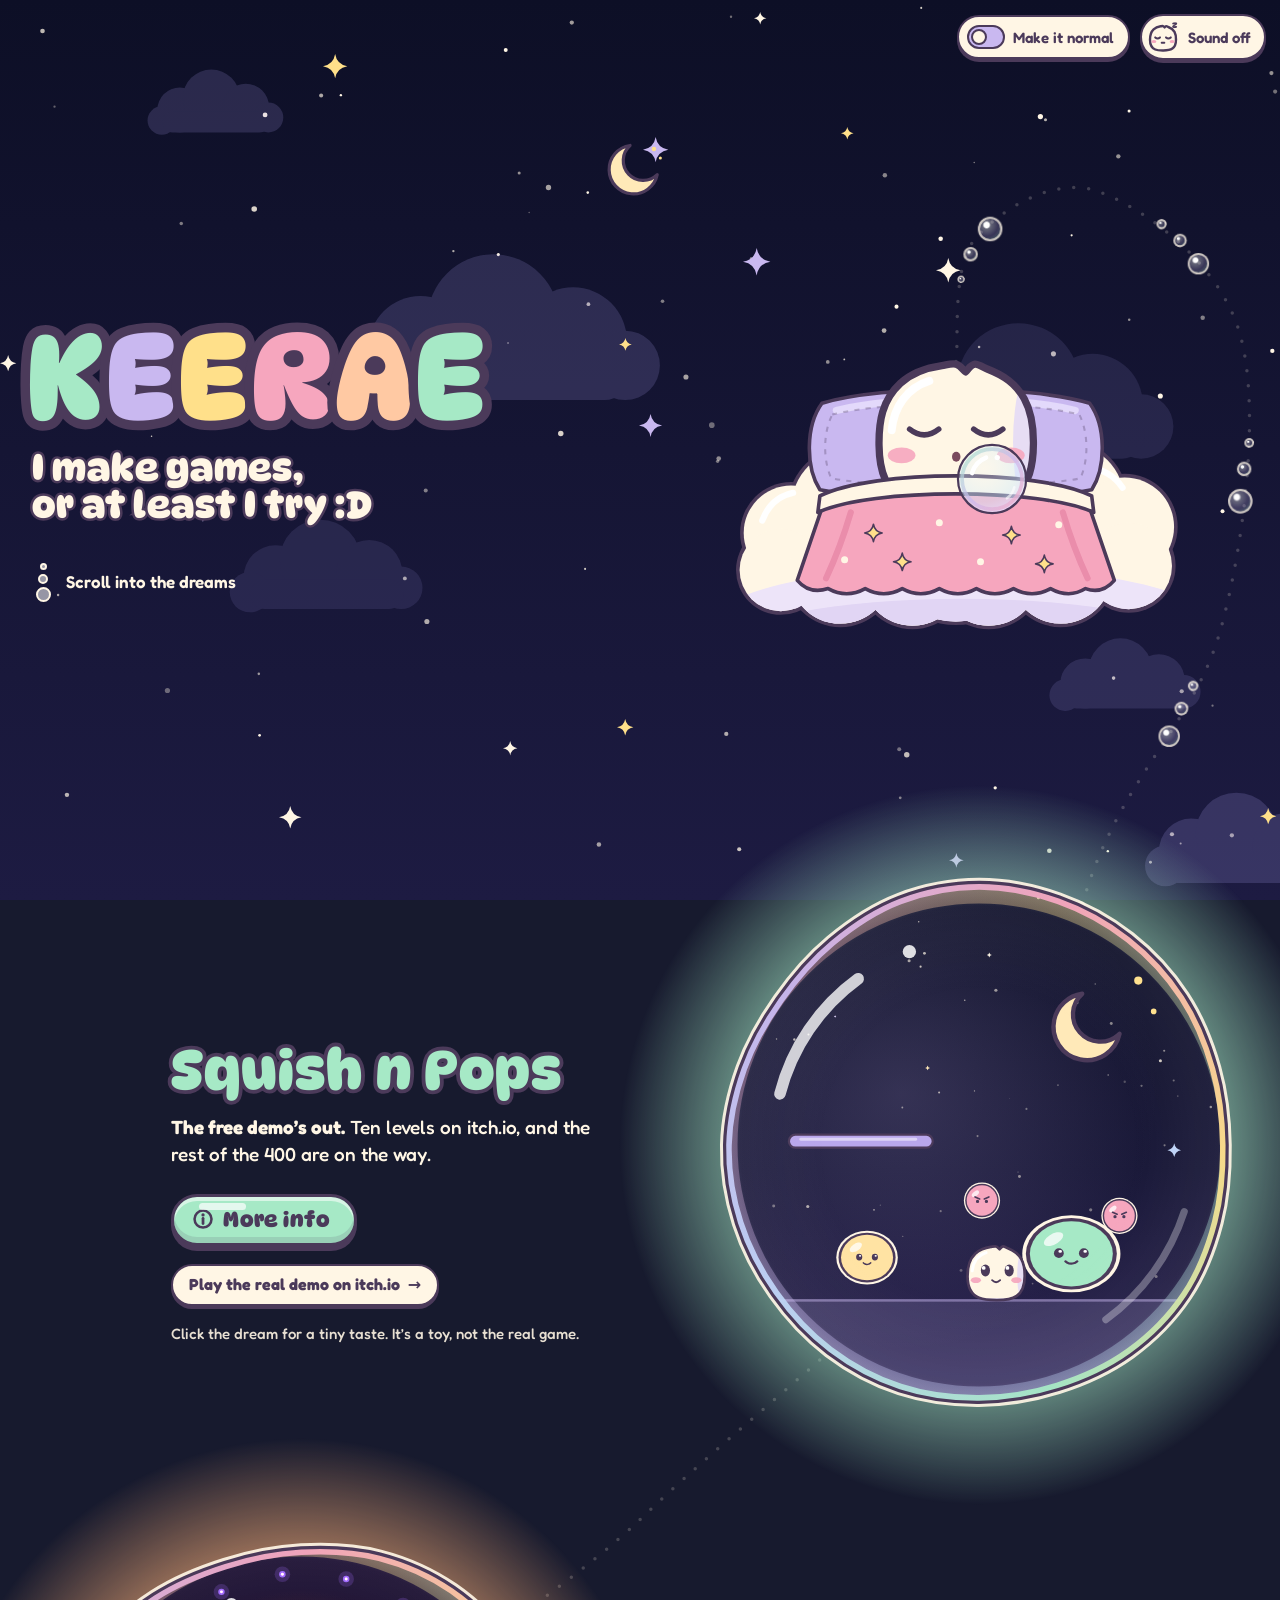
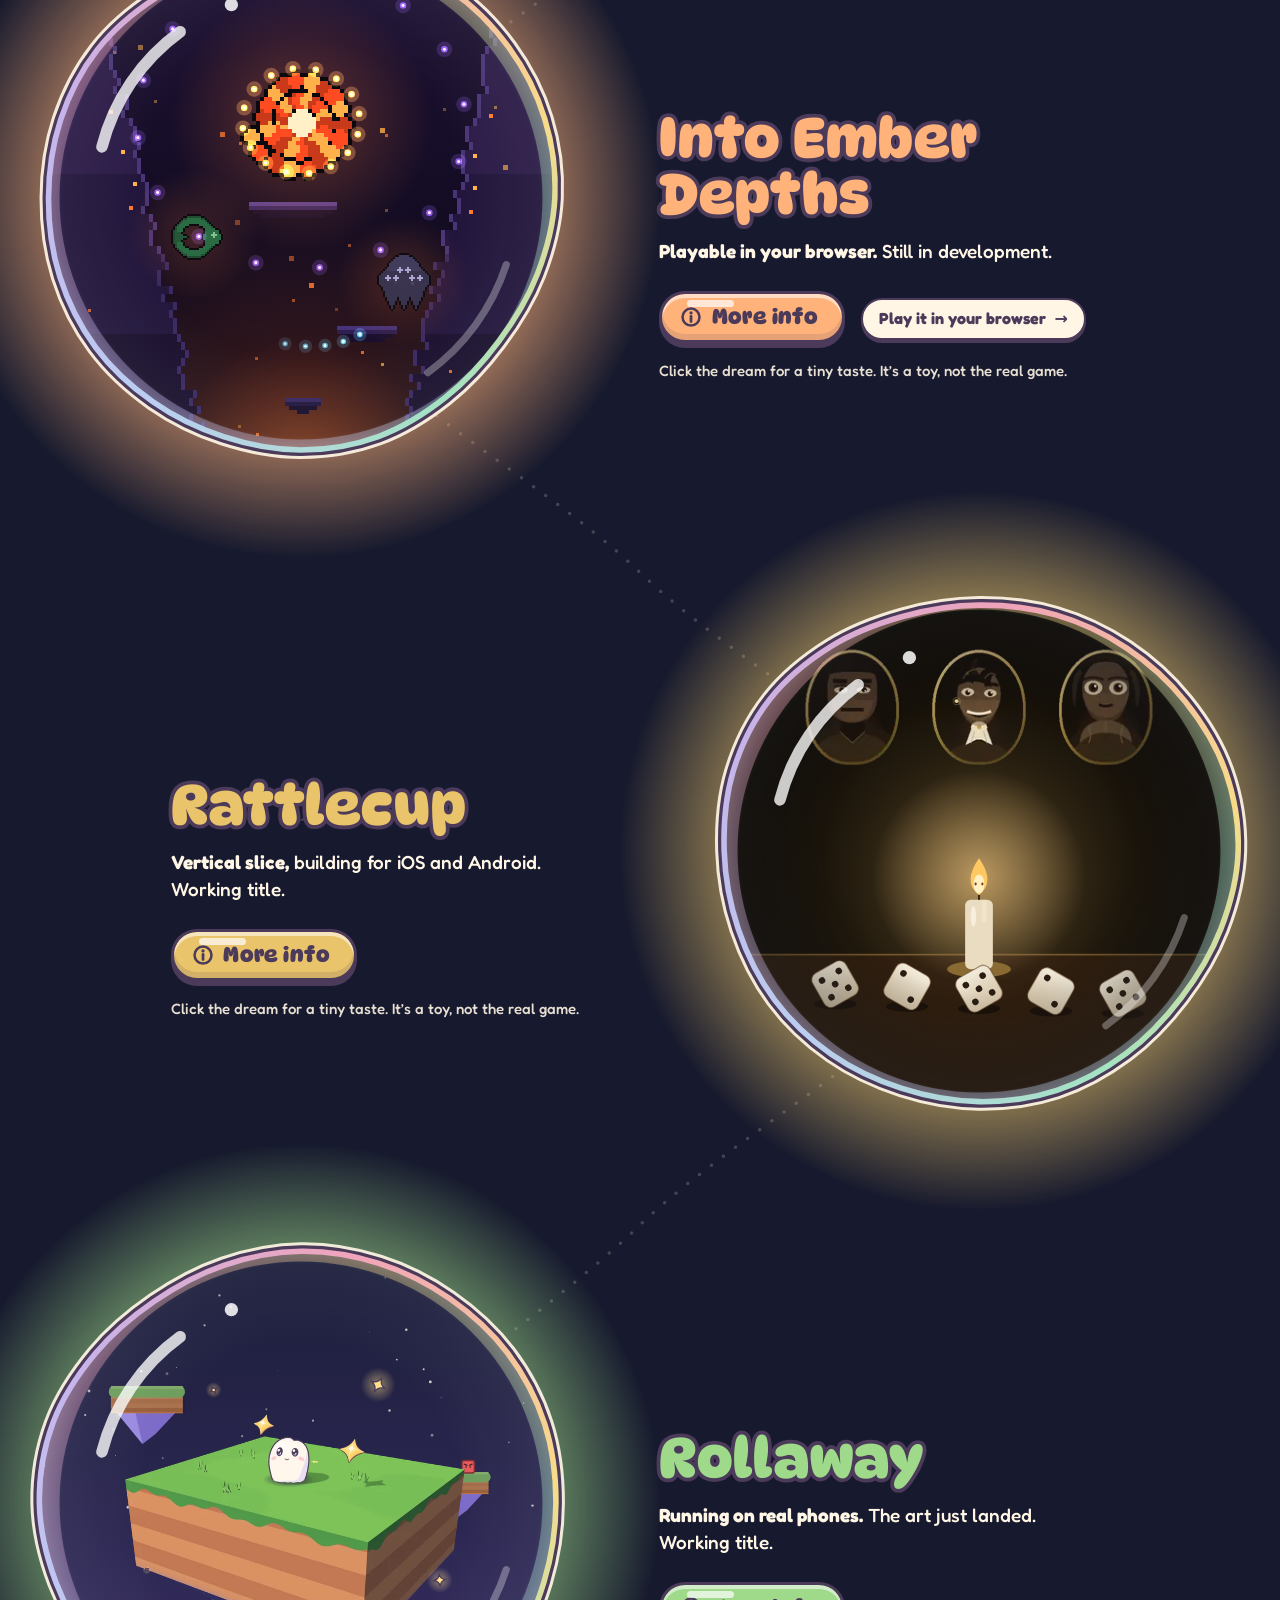
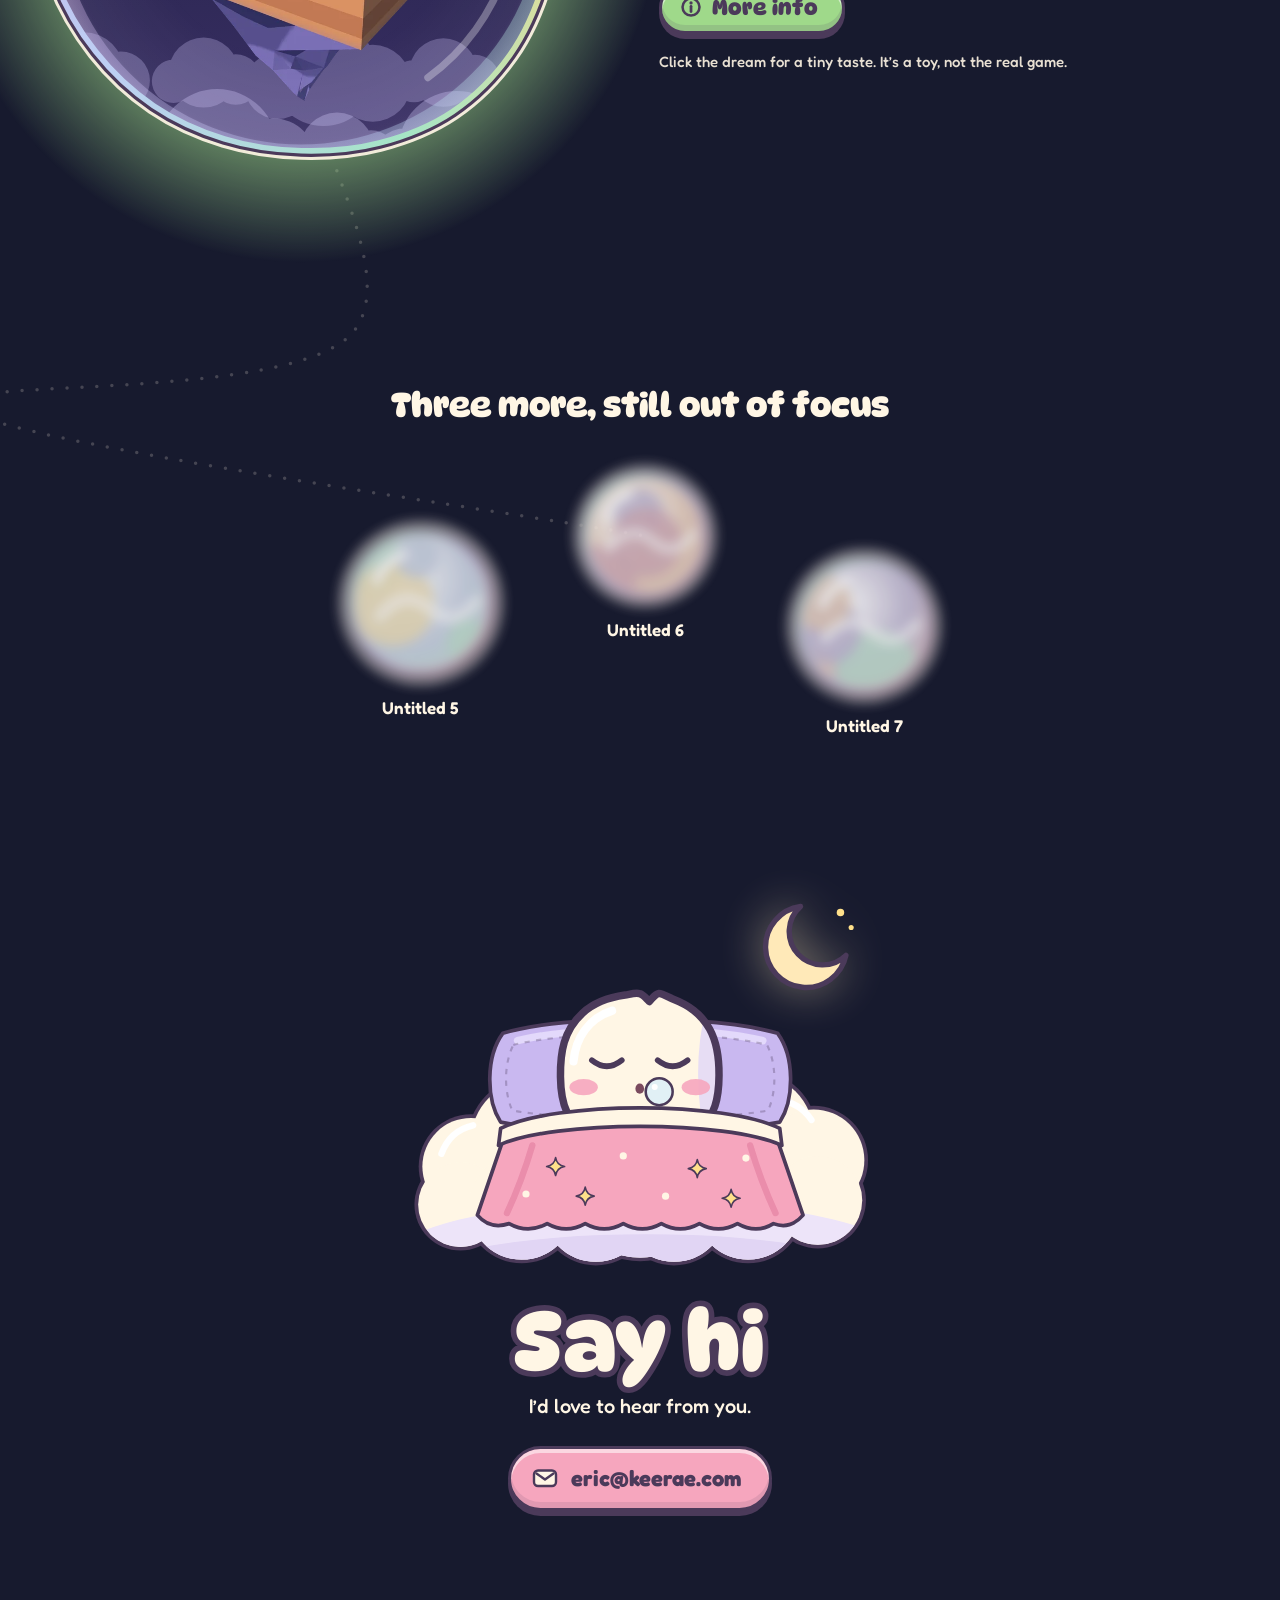
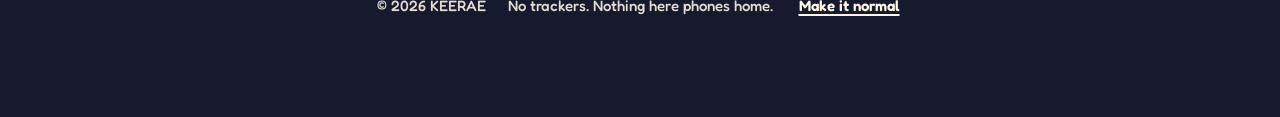
==== commit 990dd792: "Into Ember Depths: playable in the browser at emberdepths.keerae.com A "Play it in your browser" but" ====
--- a/index.html
+++ b/index.html
@@ -25,9 +25,9 @@
 <link rel="apple-touch-icon" href="apple-touch-icon.png?v=2">
 <link rel="preload" href="fonts/dynapuff.woff2" as="font" type="font/woff2" crossorigin>
 <link rel="preload" href="fonts/fredoka.woff2" as="font" type="font/woff2" crossorigin>
-<link rel="stylesheet" href="kit/kit.css?v=2026-10-18">
-<script src="kit/kit.js?v=2026-10-18"></script>
-<script src="kit/toys.js?v=2026-10-18"></script>
+<link rel="stylesheet" href="kit/kit.css?v=2026-10-18b">
+<script src="kit/kit.js?v=2026-10-18b"></script>
+<script src="kit/toys.js?v=2026-10-18b"></script>
 <style>
 /* ===================================================================
    Dream Bubbles. Squish is asleep up top, and every game is a dream
@@ -390,7 +390,7 @@
         <p>The bubble game and the bullet hell look nothing like each other, and that&rsquo;s deliberate. I&rsquo;d rather each game just look like itself.</p>
         <ul class="n-index">
           <li><a href="#n-squish" style="--c:#A6E9C6"><span class="dot"></span><span><span class="nm">Squish n Pops</span><span class="kd">Mobile browser arcade, 400 levels</span></span><span class="k-chip">Free demo</span></a></li>
-          <li><a href="#n-ember" style="--c:#FFB37A"><span class="dot"></span><span><span class="nm">Into Ember Depths</span><span class="kd">Online bullet-hell action RPG</span></span><span class="k-chip">In development</span></a></li>
+          <li><a href="#n-ember" style="--c:#FFB37A"><span class="dot"></span><span><span class="nm">Into Ember Depths</span><span class="kd">Online bullet-hell action RPG</span></span><span class="k-chip">Playable in browser</span></a></li>
           <li><a href="#n-rattlecup" style="--c:#E9C46A"><span class="dot"></span><span><span class="nm">Rattlecup</span><span class="kd">Liar&rsquo;s dice roguelike, iOS and Android</span></span><span class="k-chip">Vertical slice</span></a></li>
           <li><a href="#n-rollaway" style="--c:#9FD98A"><span class="dot"></span><span><span class="nm">Rollaway</span><span class="kd">3D tilt platformer, iOS and Android</span></span><span class="k-chip">Builds running</span></a></li>
         </ul>
@@ -423,8 +423,9 @@
     </section>
 
     <section class="n-game" id="n-ember" style="--c:#FFB37A">
-      <div class="n-head"><h2>Into Ember Depths</h2><span class="n-st"><b>In development.</b> Desktop and browser.</span></div>
+      <div class="n-head"><h2>Into Ember Depths</h2><span class="n-st"><b>Playable in your browser.</b> Still in development.</span></div>
       <p>An online bullet-hell action RPG. You start out in a daylight town and fight your way inward through rings that keep getting darker, then head down into a descent that doesn&rsquo;t end. Every floor&rsquo;s boss opens the next one.</p>
+      <div class="n-callout"><b>It&rsquo;s playable in your browser now.</b><p>Still in development, so expect it to change as I go. Browser players and desktop players share the same server.</p><a class="n-mail n-play" href="https://emberdepths.keerae.com/">Play it in your browser</a></div>
       <div class="n-shots pix"><img src="img/ember-bosses-1x.png" width="759" height="207" loading="lazy" alt="A grid of all thirty-three boss sprites from Into Ember Depths, each one its own pixel-art design."></div>
       <p class="n-cap">Every boss in the game, in no particular order. Seven up top, six in the dungeons, twenty down in the descent. Not a single palette swap.</p>
       <div class="n-body">
@@ -520,12 +521,13 @@
     <section class="n-contact" id="n-hi">
       <div>
         <h2>Say hi. I&rsquo;d love to hear from you.</h2>
-        <p>The Squish n Pops demo is up on itch.io now. Steam and mobile come after that. Want a heads up when they happen? Just say so. And if you only want to talk about any of this, that&rsquo;s just as good. I read everything that comes in.</p>
+        <p>The Squish n Pops demo is up on itch.io now, and Into Ember Depths is playable in your browser. Steam and mobile come after that. Want a heads up when they happen? Just say so. And if you only want to talk about any of this, that&rsquo;s just as good. I read everything that comes in.</p>
         <a class="n-mail" href="mailto:eric@keerae.com">eric@keerae.com</a>
       </div>
       <div>
         <h3>Where all this will show up</h3>
         <a class="n-chan" href="https://misterdinguz.itch.io/"><span>itch.io</span><span>Live, with the Squish n Pops demo</span></a>
+        <a class="n-chan" href="https://emberdepths.keerae.com/"><span>emberdepths.keerae.com</span><span>Live, Into Ember Depths</span></a>
         <div class="n-chan"><span>Steam</span><span>Not yet live</span></div>
         <div class="n-chan"><span>GitHub</span><span>Not yet live</span></div>
       </div>
--- a/kit/kit.css
+++ b/kit/kit.css
@@ -244,12 +244,12 @@
 #normal .n-track span span { font-size: 15px; opacity: .8; }
 #normal .n-contact { display: grid; grid-template-columns: 1.3fr 1fr; gap: 36px; padding: 64px 0 40px; border-top: 2px dashed rgba(75, 58, 90, .18); }
 #normal .n-mail { display: inline-block; margin-top: 16px; padding: 12px 20px; border-radius: 999px; background: var(--pink); border: 2.5px solid var(--plum); box-shadow: 0 4px 0 var(--plum); font: 700 20px/1 var(--ui); text-decoration: none !important; }
-#normal .n-chan { display: flex; justify-content: space-between; padding: 12px 16px; border-radius: 14px; background: #fff; margin-top: 8px; font: 600 16px/1.2 var(--ui); }
+#normal .n-chan { display: flex; justify-content: space-between; gap: 6px 16px; flex-wrap: wrap; padding: 12px 16px; border-radius: 14px; background: #fff; margin-top: 8px; font: 600 16px/1.2 var(--ui); }
 #normal .n-chan span + span { opacity: .7; font-weight: 500; }
 #normal a.n-chan { text-decoration: none; border: 2px solid var(--plum); }
 #normal a.n-chan span:first-child { text-decoration: underline; text-decoration-thickness: 2px; text-underline-offset: 3px; }
 #normal a.n-chan span + span { opacity: 1; }
-#normal .n-play { font-size: 18px; padding: 11px 18px; background: var(--mint); }
+#normal .n-play { font-size: 18px; padding: 11px 18px; background: var(--c, var(--mint)); }
 #normal .n-foot { display: flex; flex-wrap: wrap; justify-content: space-between; gap: 8px 20px; padding: 26px 0 70px; font-size: 15px; opacity: .8; border-top: 2px solid rgba(75, 58, 90, .12); }
 @media (max-width: 760px) {
   #normal { font-size: 17px; }
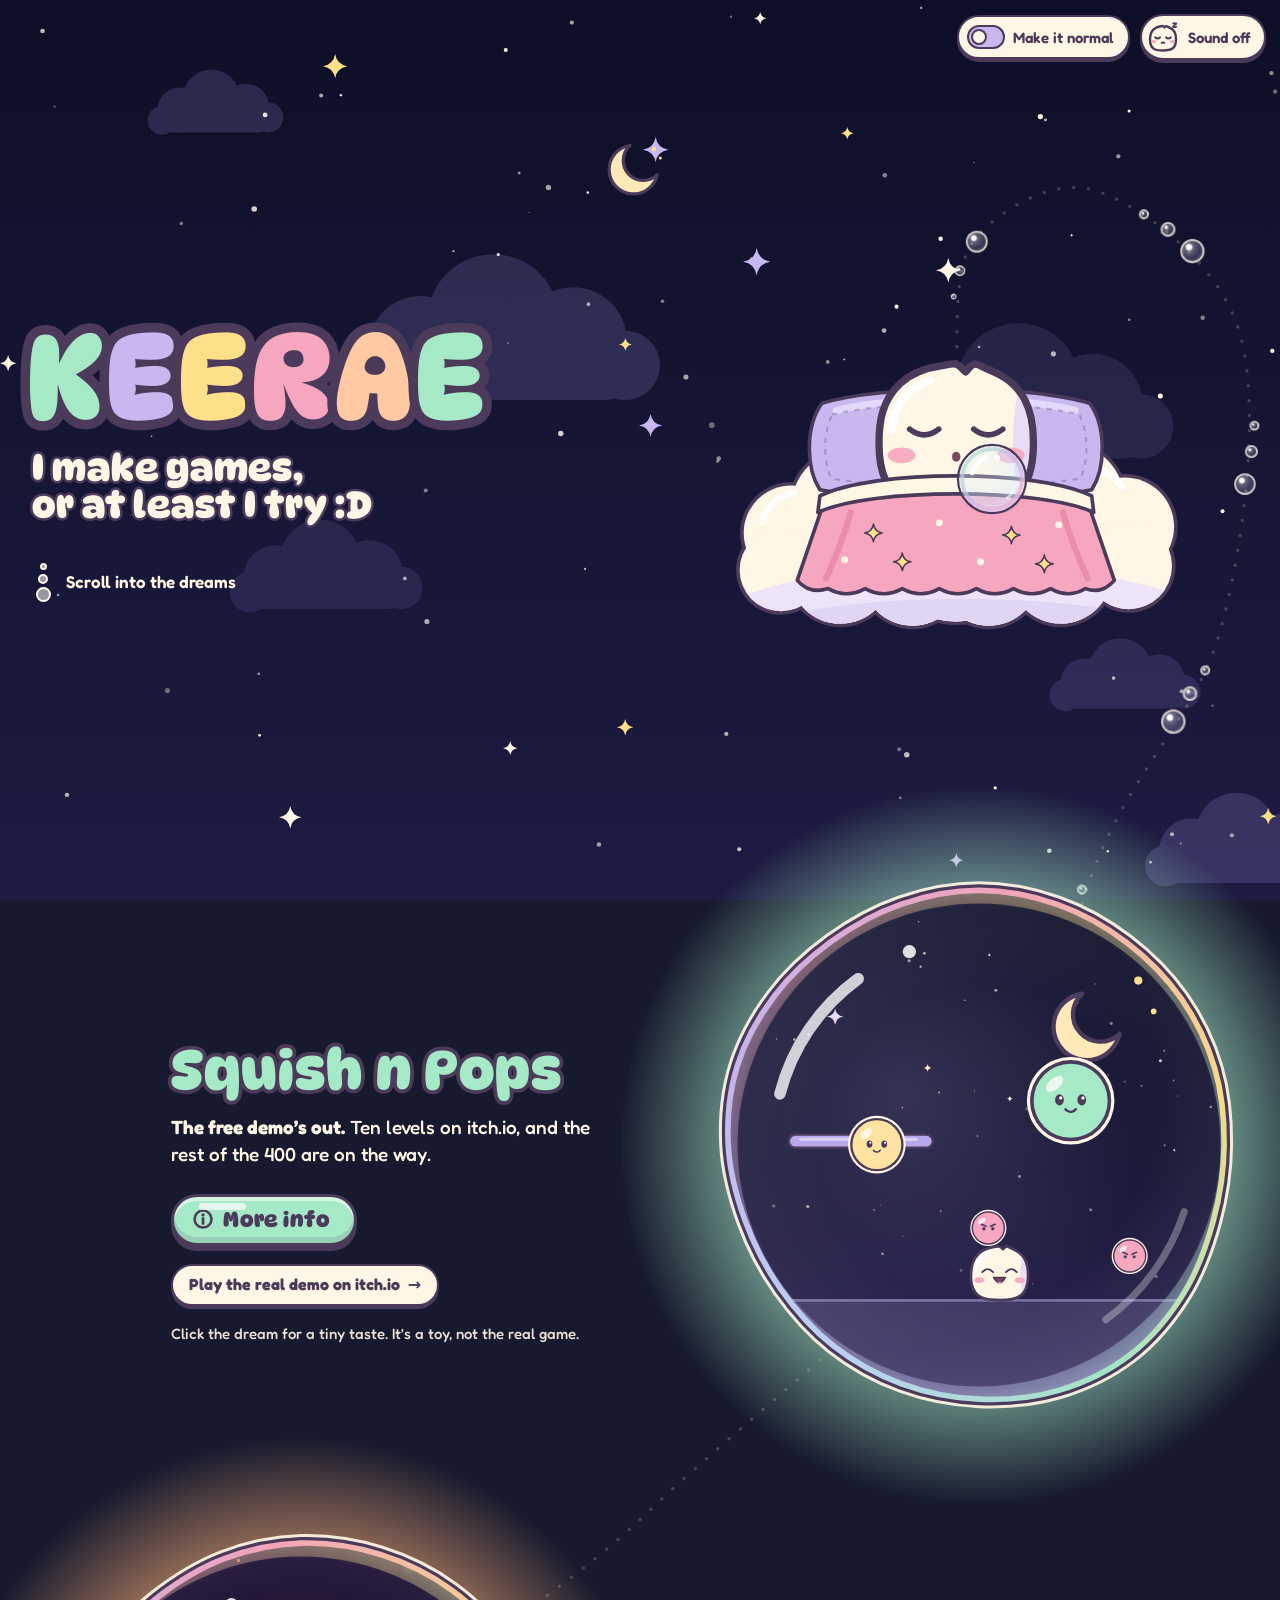
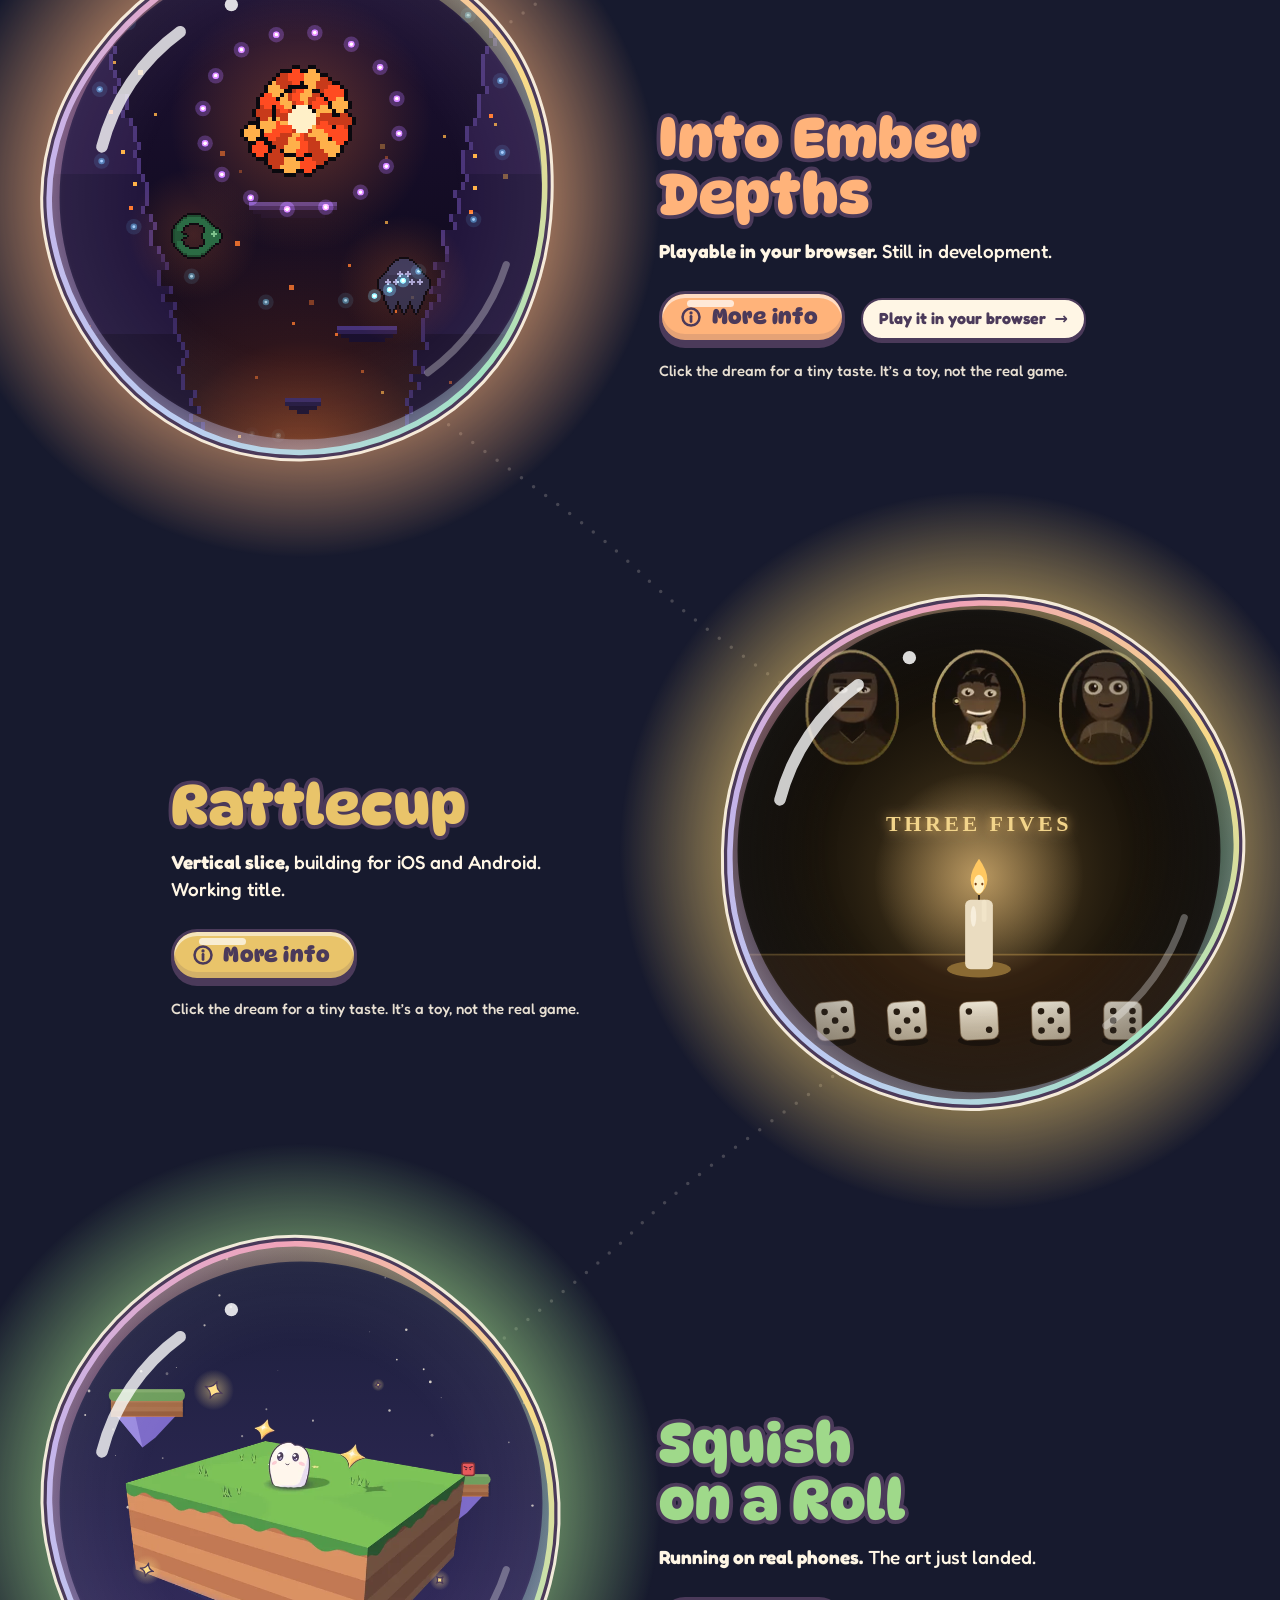
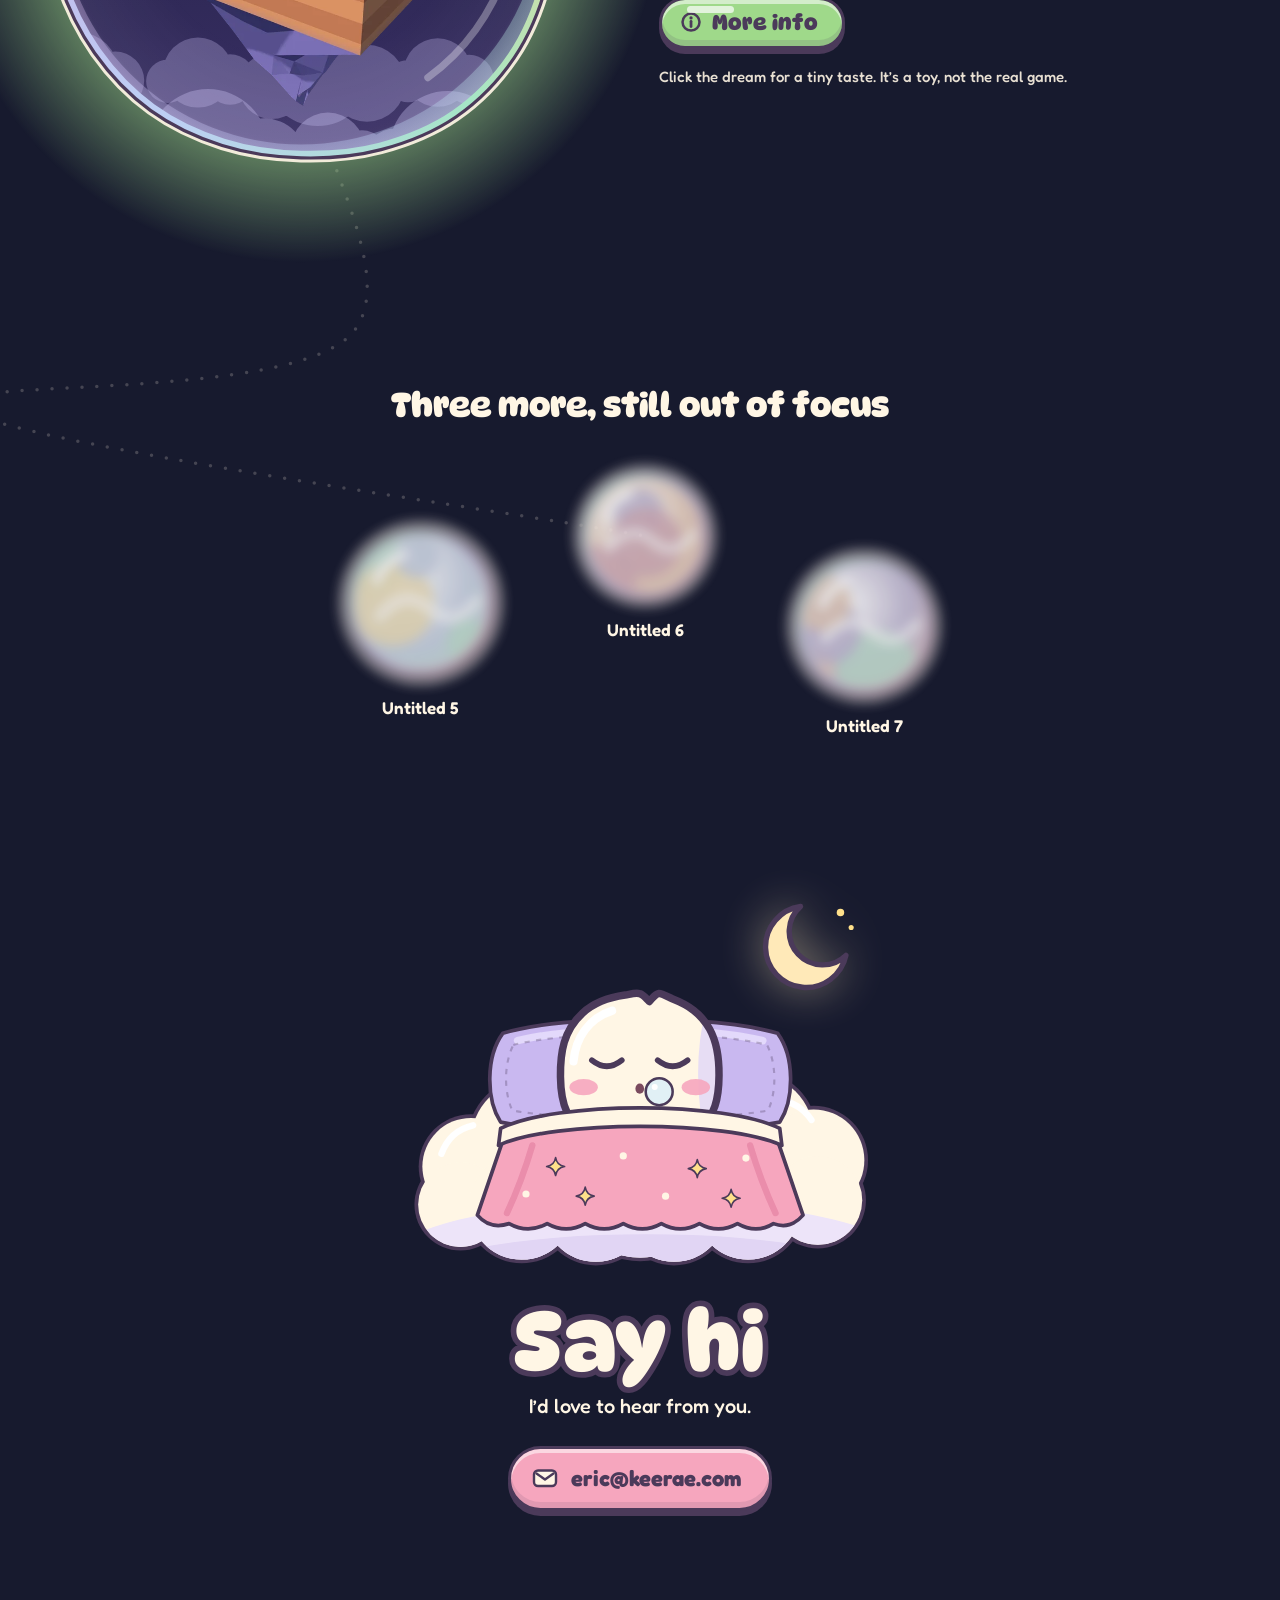
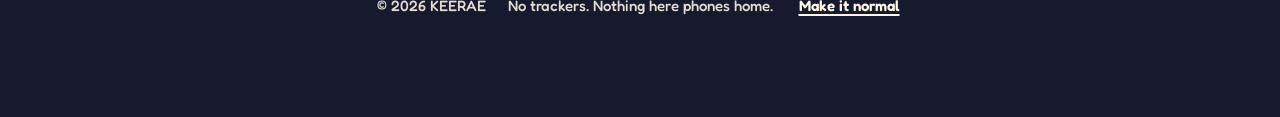
==== commit cc88607d: "Secrets in the toys, and Rollaway is now Squish on a Roll Each toy hides one: clear every bubble in " ====
--- a/index.html
+++ b/index.html
@@ -25,9 +25,9 @@
 <link rel="apple-touch-icon" href="apple-touch-icon.png?v=2">
 <link rel="preload" href="fonts/dynapuff.woff2" as="font" type="font/woff2" crossorigin>
 <link rel="preload" href="fonts/fredoka.woff2" as="font" type="font/woff2" crossorigin>
-<link rel="stylesheet" href="kit/kit.css?v=2026-10-18b">
-<script src="kit/kit.js?v=2026-10-18b"></script>
-<script src="kit/toys.js?v=2026-10-18b"></script>
+<link rel="stylesheet" href="kit/kit.css?v=2026-10-18c">
+<script src="kit/kit.js?v=2026-10-18c"></script>
+<script src="kit/toys.js?v=2026-10-18c"></script>
 <style>
 /* ===================================================================
    Dream Bubbles. Squish is asleep up top, and every game is a dream
@@ -196,6 +196,18 @@
 .dream-status { margin: 0 0 26px; font-size: 19px; line-height: 1.42; color: var(--ink); max-width: 25em; text-wrap: pretty; }
 .dream-act { display: flex; flex-wrap: wrap; align-items: center; gap: 14px 16px; }
 .dream-hint { margin: 18px 0 0; max-width: 30em; font-size: 15px; color: var(--ink); opacity: .9; }
+
+/* a found secret: a little gold star on the dream's rim */
+.dream-star { position: absolute; z-index: 3; right: 9.5%; top: 9.5%; width: 13%; aspect-ratio: 1; pointer-events: none; transition: opacity .2s; }
+.dream-star svg { display: block; width: 100%; height: 100%; overflow: visible; fill: #FFD45E; stroke: var(--plum); stroke-width: 1.7; stroke-linejoin: round; filter: drop-shadow(0 0 10px rgba(255, 214, 110, .75)); animation: star-twinkle 3.6s var(--floaty) infinite; }
+.dream-star.is-new svg { animation: star-pop .8s var(--squishy) both, star-twinkle 3.6s var(--floaty) .8s infinite; }
+.dream.is-bursting .dream-star, .dream.is-popped .dream-star { opacity: 0; }
+@keyframes star-twinkle { 0%, 100% { transform: rotate(-8deg) scale(1); } 50% { transform: rotate(8deg) scale(1.08); } }
+@keyframes star-pop { from { transform: scale(0) rotate(-120deg); } to { transform: scale(1) rotate(0); } }
+.sq-hat { transform-box: fill-box; transform-origin: 50% 100%; }
+.sq-hat.is-new { animation: hat-pop .7s var(--squishy) both; }
+@keyframes hat-pop { from { transform: translateY(-30px) scale(0); } to { transform: none; } }
+@media (prefers-reduced-motion: reduce) { .dream-star svg, .dream-star.is-new svg, .sq-hat.is-new { animation: none; } }
 
 /* the bubble itself is the button that pops it */
 .dream-try { position: absolute; z-index: 2; inset: 2.25%; margin: 0; padding: 0; border: 0; border-radius: 50%; background: none; cursor: pointer; -webkit-tap-highlight-color: transparent; }
@@ -378,7 +390,7 @@
   <header class="n-top">
     <div class="n-wrap">
       <span class="k-wordmark" aria-label="KEERAE"><span>K</span><span>E</span><span>E</span><span>R</span><span>A</span><span>E</span></span>
-      <nav aria-label="Sections"><a href="#n-squish">Squish n Pops</a><a href="#n-ember">Into Ember Depths</a><a href="#n-rattlecup">Rattlecup</a><a href="#n-rollaway">Rollaway</a><a href="#n-hi">Say hi</a></nav>
+      <nav aria-label="Sections"><a href="#n-squish">Squish n Pops</a><a href="#n-ember">Into Ember Depths</a><a href="#n-rattlecup">Rattlecup</a><a href="#n-squish-on-a-roll">Squish on a Roll</a><a href="#n-hi">Say hi</a></nav>
       <button class="n-weird" type="button">Make it weird again</button>
     </div>
   </header>
@@ -392,7 +404,7 @@
           <li><a href="#n-squish" style="--c:#A6E9C6"><span class="dot"></span><span><span class="nm">Squish n Pops</span><span class="kd">Mobile browser arcade, 400 levels</span></span><span class="k-chip">Free demo</span></a></li>
           <li><a href="#n-ember" style="--c:#FFB37A"><span class="dot"></span><span><span class="nm">Into Ember Depths</span><span class="kd">Online bullet-hell action RPG</span></span><span class="k-chip">Playable in browser</span></a></li>
           <li><a href="#n-rattlecup" style="--c:#E9C46A"><span class="dot"></span><span><span class="nm">Rattlecup</span><span class="kd">Liar&rsquo;s dice roguelike, iOS and Android</span></span><span class="k-chip">Vertical slice</span></a></li>
-          <li><a href="#n-rollaway" style="--c:#9FD98A"><span class="dot"></span><span><span class="nm">Rollaway</span><span class="kd">3D tilt platformer, iOS and Android</span></span><span class="k-chip">Builds running</span></a></li>
+          <li><a href="#n-squish-on-a-roll" style="--c:#9FD98A"><span class="dot"></span><span><span class="nm">Squish on a Roll</span><span class="kd">3D tilt platformer, iOS and Android</span></span><span class="k-chip">Builds running</span></a></li>
         </ul>
         <p style="margin-top:18px">Or skip all this and just say hi. <a href="mailto:eric@keerae.com">eric@keerae.com</a></p>
       </div>
@@ -467,10 +479,11 @@
       </div>
     </section>
 
-    <section class="n-game" id="n-rollaway" style="--c:#9FD98A">
-      <div class="n-head"><h2>Rollaway</h2><span class="n-st"><b>Running on real phones.</b> The art just landed. Working title.</span></div>
+    <span id="n-rollaway" style="display:block"></span><!-- the working title, so links from before the name still land on it -->
+    <section class="n-game" id="n-squish-on-a-roll" style="--c:#9FD98A">
+      <div class="n-head"><h2>Squish on a Roll</h2><span class="n-st"><b>Running on real phones.</b> The art just landed.</span></div>
       <p>A physics-based 3D tilt platformer for phones. Tilt to roll, flick the phone upward to jump.</p>
-      <div class="n-shots"><img src="img/rollaway-feature.webp" width="1400" height="684" loading="lazy" alt="Rollaway: the marshmallow rolls across grassy floating islands above a sea of clouds, past a cross red cube and a stack of stone bricks."></div>
+      <div class="n-shots"><img src="img/rollaway-feature.webp" width="1400" height="684" loading="lazy" alt="Squish on a Roll: the marshmallow rolls across grassy floating islands above a sea of clouds, past a cross red cube and a stack of stone bricks."></div>
       <p class="n-cap">Store art, made in the game&rsquo;s own engine. Real screenshots are next.</p>
       <div class="n-body">
         <div>
@@ -501,7 +514,7 @@
           <tr><th scope="row">Electron</th><td>Into Ember Depths</td><td>It wraps the same code as the browser build, so one codebase ships to both. For an action game that costs you bundle size and memory. I took the trade anyway.</td></tr>
           <tr><th scope="row">Canvas2D, no build step</th><td>Into Ember Depths</td><td>Plain ES modules, served exactly as they are. Nothing to compile means nothing sitting between making a change and seeing it.</td></tr>
           <tr><th scope="row">Node + WebSockets</th><td>Into Ember Depths</td><td>One server, and any mix of desktop and browser players on the same wire.</td></tr>
-          <tr><th scope="row">Godot 4 + GDScript</th><td>Rattlecup, Rollaway</td><td>Picked it for the scene and component model. Both games are on 4.7 now, and neither one moved until its whole test suite came back green.</td></tr>
+          <tr><th scope="row">Godot 4 + GDScript</th><td>Rattlecup, Squish on a Roll</td><td>Picked it for the scene and component model. Both games are on 4.7 now, and neither one moved until its whole test suite came back green.</td></tr>
           <tr><th scope="row">Headless test suites</th><td>All of them</td><td>The game rules all get tested without a renderer. That&rsquo;s the only reason I can make balance changes fast and still trust them.</td></tr>
         </tbody>
       </table>
@@ -735,13 +748,46 @@
   // Now and then it smiles in its sleep. It is having a nice dream.
   (function smileLater() {
     setTimeout(function () {
-      if (K.mode === 'weird' && Date.now() - lastPoke > 6000 && heroSq.el.classList.contains('m-asleep')) {
+      if (K.mode === 'weird' && !partyOn && Date.now() - lastPoke > 6000 && heroSq.el.classList.contains('m-asleep')) {
         heroSq.hold('happy');
-        setTimeout(function () { if (Date.now() - lastPoke > 4400) heroSq.release(); }, 1500);
+        setTimeout(function () { if (!partyOn && Date.now() - lastPoke > 4400) heroSq.release(); }, 1500);
       }
       smileLater();
     }, K.rnd(9000, 15000));
   })();
+
+  // All four secrets found: Squish wakes up for a tiny party and keeps the hat.
+  var HAT = '<g class="sq-hat">' +
+    '<path d="M47 15L55 -22L75 9Z" fill="#F6A6BE"/>' +
+    '<path d="M49.1 5.4L69.8 .9L67 -3.4L50.2 .2ZM51.6 -6.5L63.4 -9L61 -12.7L52.6 -10.9Z" fill="#FFE08A"/>' +
+    '<path d="M47 15L55 -22L75 9Z" fill="none" stroke="#4B3A5A" stroke-width="3.5" stroke-linejoin="round"/>' +
+    '<circle cx="55" cy="-23" r="5.5" fill="#A6E9C6" stroke="#4B3A5A" stroke-width="3"/></g>';
+  var partyOn = false;
+  function wearHat(isNew) {
+    var body = K.$('.sq-body-g', heroSq.el);
+    if (!body || K.$('.sq-hat', body)) return;
+    body.insertAdjacentHTML('beforeend', HAT);
+    if (isNew) K.$('.sq-hat', body).classList.add('is-new');
+  }
+  if (K.party() === 'done') wearHat(false);
+  function throwParty() {
+    if (partyOn || K.party() !== 'due' || K.mode !== 'weird') return;
+    partyOn = true; K.party('done');
+    popSleepBubble(); heroSq.hold('happy'); wearHat(true);
+    var w = bedEl.offsetWidth;
+    burst(bedEl, w * .5, w * .2, w * .1, 22, { min: 7, max: 15, d0: 50, d1: 150, fall: 90 });
+    setTimeout(function () {
+      burst(bedEl, w * .28, w * .26, w * .07, 14, { min: 6, max: 13, d0: 40, d1: 110, fall: 80 });
+      burst(bedEl, w * .72, w * .24, w * .07, 14, { min: 6, max: 13, d0: 40, d1: 110, fall: 80 });
+    }, 420);
+    shimmer(bedEl, w * .5, w * .28, w * .26, 8);
+    K.sfx('secret'); setTimeout(function () { K.sfx('chime'); }, 520);
+    K.say(heroSq.el, 'You found all four!', { small: 'A tiny party. Then back to sleep.', ms: 5200 });
+    setTimeout(function () { partyOn = false; heroSq.release(); }, 6000);
+  }
+  // It starts once Squish is on screen: right away, or when you scroll back up.
+  if (window.IntersectionObserver) new IntersectionObserver(function (es) { if (es[0].isIntersecting) throwParty(); }, { threshold: .4 }).observe(bedEl);
+  doc.addEventListener('k:secret', function (e) { if (e.detail.all) setTimeout(function () { var r = bedEl.getBoundingClientRect(); if (r.bottom > 0 && r.top < innerHeight) throwParty(); }, 60); });
 
   // ============================================================ scenes
   // Each dream is painted in two layers: a still layer cached once (sky, walls, portraits)
@@ -980,7 +1026,7 @@
     }
   }
 
-  // ---- Rollaway: Squish on a floating island over a sea of clouds
+  // ---- Squish on a Roll (codename Rollaway): Squish on a floating island over a sea of clouds
   function initRoll(d) { var r = seeded(5), st = []; for (var i = 0; i < 44; i++) st.push({ x: r() * 2 - 1, y: r() * 1.3 - 1, r: .5 + r() * 1.2, a: .3 + r() * .55 }); d.s = { stars: st }; }
   function miniIsland(g, x, y, w, cube, night) {
     var th = w * .09, dh = w * .34;
@@ -1049,7 +1095,7 @@
     squish: 'A dream of Squish n Pops. Smiling bubbles bounce under a crescent moon while Squish watches.',
     ember: 'A dream of Into Ember Depths. Pixel bosses float down a glowing shaft and fire rings of light.',
     rattlecup: 'A dream of Rattlecup. Three gilt portraits, one candle and five bone dice in the dark.',
-    rollaway: 'A dream of Rollaway. Squish on a floating grassy island above a sea of clouds.'
+    rollaway: 'A dream of Squish on a Roll. Squish on a floating grassy island above a sea of clouds.'
   };
 
   // ======================================================== the dreams
@@ -1096,6 +1142,7 @@
       tryDream(d, !e.detail);
     });
     d.closeBtn.addEventListener('click', function (e) { e.stopPropagation(); K.stopToy(); });
+    if (K.found(g.id)) starBadge(d);
     dreams.push(d);
   });
 
@@ -1202,6 +1249,18 @@
     o.globalAlpha = 1;
   }
 
+  // Each toy hides a secret. Once found, its dream keeps a little gold star.
+  function starBadge(d, isNew) {
+    if (K.$('.dream-star', d.stage)) return;
+    var b = doc.createElement('span');
+    b.className = 'dream-star' + (isNew ? ' is-new' : ''); b.setAttribute('role', 'img');
+    b.setAttribute('aria-label', 'Secret found'); b.title = 'Secret found';
+    b.innerHTML = '<svg viewBox="-12 -12 24 24" aria-hidden="true" focusable="false"><path d="' + STAR + '"/></svg>';
+    d.stage.appendChild(b);
+  }
+  doc.addEventListener('k:secret', function (e) {
+    dreams.forEach(function (d) { if (d.g.id === e.detail.id) starBadge(d, true); });
+  });
   function tryDream(d, keyboard) {
     K.startToy(d.g.id, d.host, {
       bg: true,
--- a/kit/kit.css
+++ b/kit/kit.css
@@ -85,6 +85,26 @@
 .k-more:active { transform: translateY(4px) scale(1.12, .84); box-shadow: 0 1px 0 var(--plum), inset 0 -4px 0 rgba(75, 58, 90, .14), inset 0 3px 0 rgba(255, 255, 255, .5); transition-duration: .08s; }
 .k-more:focus-visible { outline: 3px solid var(--plum); outline-offset: 4px; border-radius: 999px; }
 .k-dark .k-more:focus-visible { outline-color: var(--cream); }
+
+/* ------------------------------------------------------ a secret, found */
+/* A gold card that drops into a toy when its secret happens (kit/toys.js, secretCard). */
+.k-secret {
+  position: absolute; z-index: 5; left: 50%; top: 14px; transform: translateX(-50%);
+  display: grid; grid-template-columns: auto minmax(0, 1fr); column-gap: 10px; align-items: center;
+  width: max-content; max-width: calc(100% - 84px); padding: 9px 16px 10px 11px;
+  background: linear-gradient(180deg, #FFF4CF, #FFE08A); color: var(--plum);
+  border: 3px solid var(--plum); border-radius: 18px;
+  box-shadow: 0 4px 0 var(--plum), 0 10px 34px rgba(255, 214, 120, .5);
+  pointer-events: none; animation: k-secret-in .6s var(--squishy) both;
+}
+.k-secret-star { grid-row: 1 / 3; width: 32px; height: 32px; fill: #FFD45E; stroke: var(--plum); stroke-width: 1.7; stroke-linejoin: round; overflow: visible; animation: k-secret-spin 4s linear infinite; }
+.k-secret b { font: 700 19px/1.1 var(--display); letter-spacing: .02em; }
+.k-secret small { font: 500 13px/1.3 var(--ui); opacity: .88; }
+.k-secret.k-out { animation: k-secret-out .45s ease-in both; }
+@keyframes k-secret-in { from { opacity: 0; transform: translate(-50%, -34px) scale(.6); } to { opacity: 1; transform: translate(-50%, 0) scale(1); } }
+@keyframes k-secret-out { to { opacity: 0; transform: translate(-50%, -16px) scale(.92); } }
+@keyframes k-secret-spin { to { transform: rotate(360deg); } }
+@media (prefers-reduced-motion: reduce) { .k-secret, .k-secret.k-out, .k-secret-star { animation: none; } }
 
 /* ------------------------------------------------- status line + hint */
 .k-status { font: 500 16px/1.35 var(--ui); }
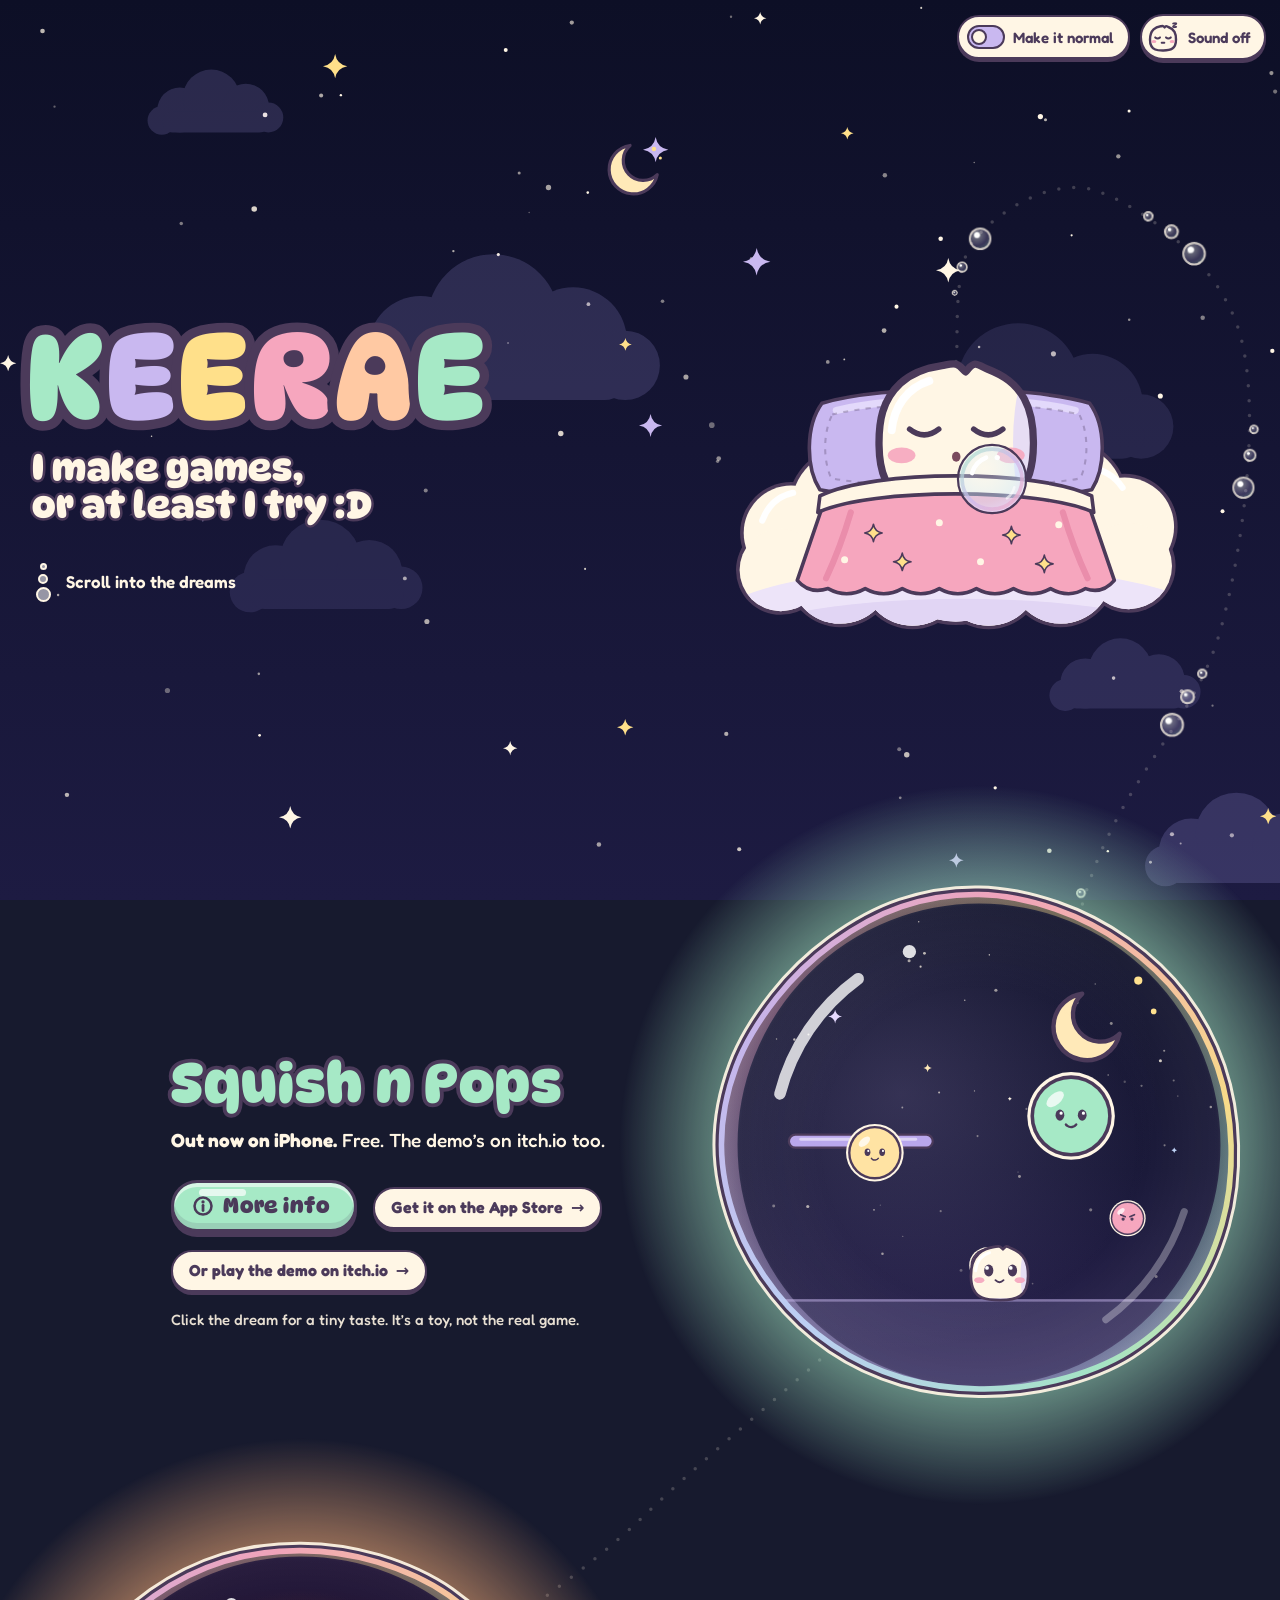
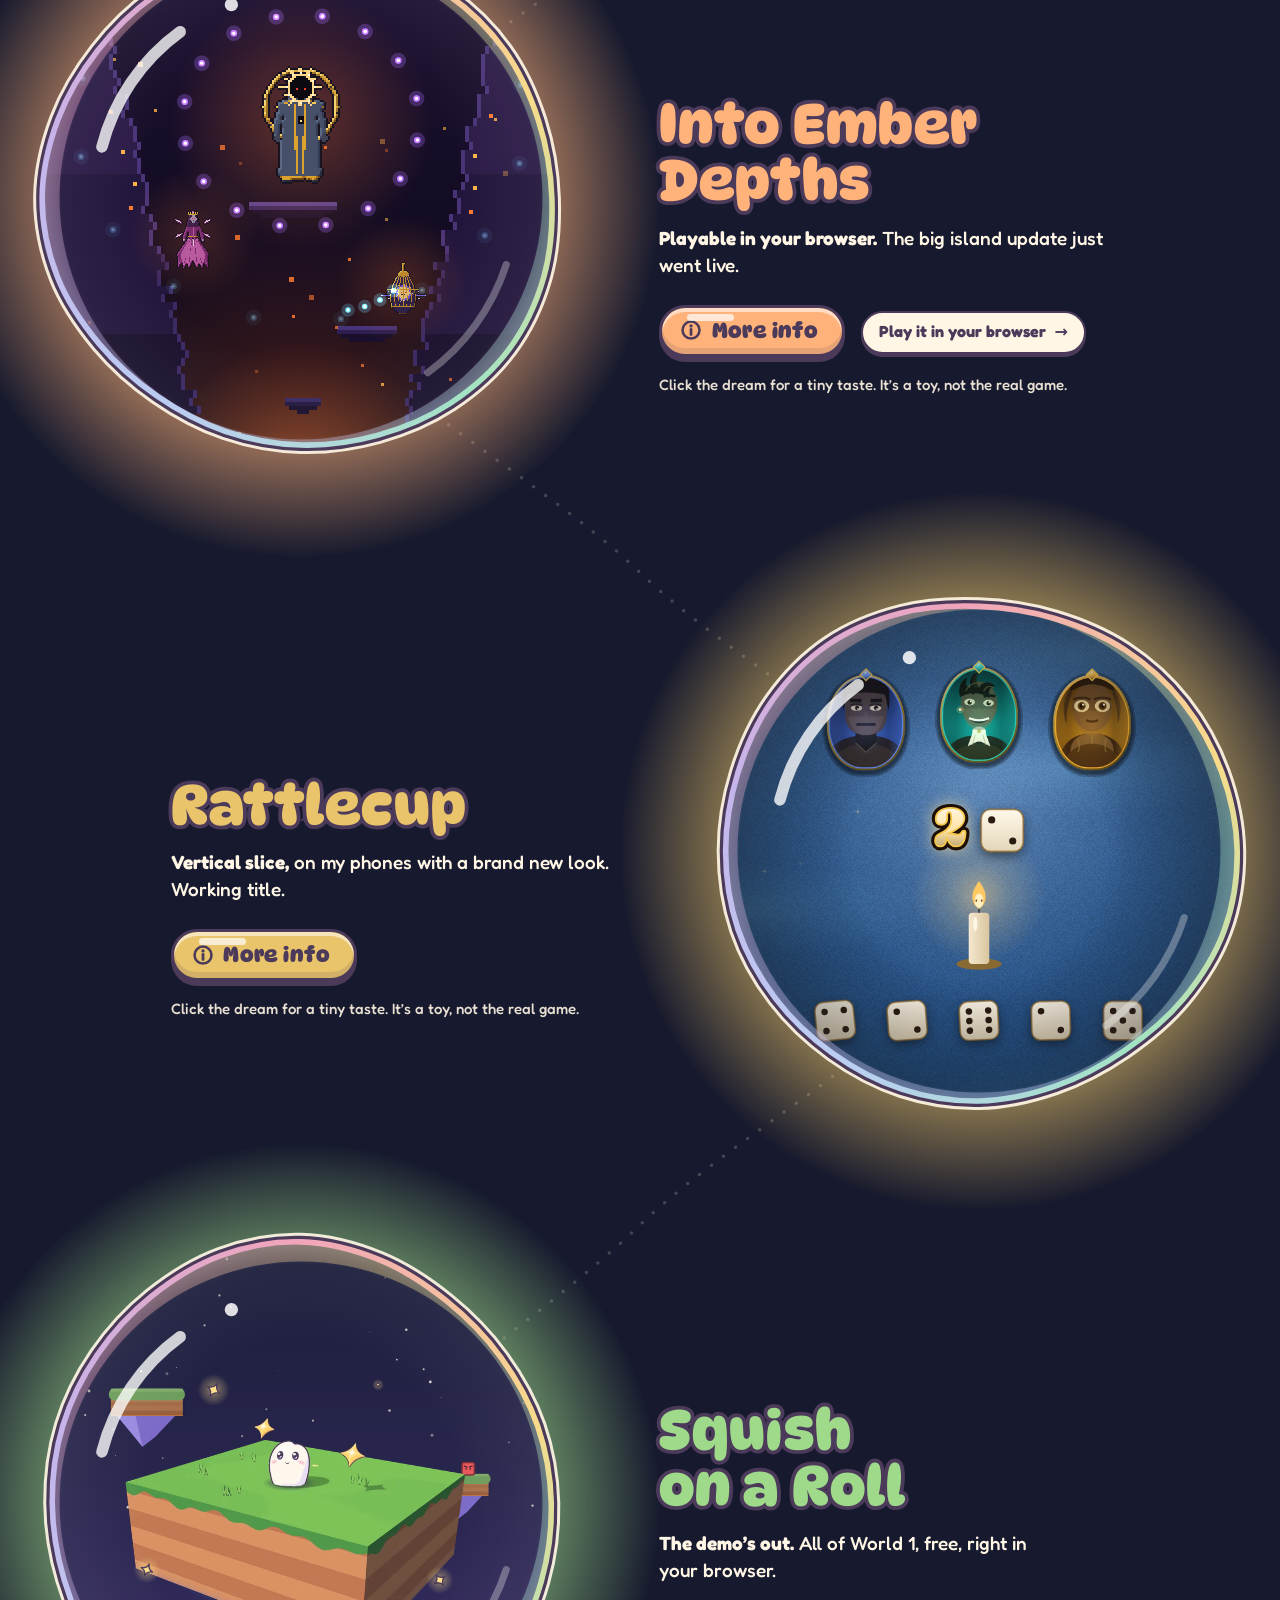
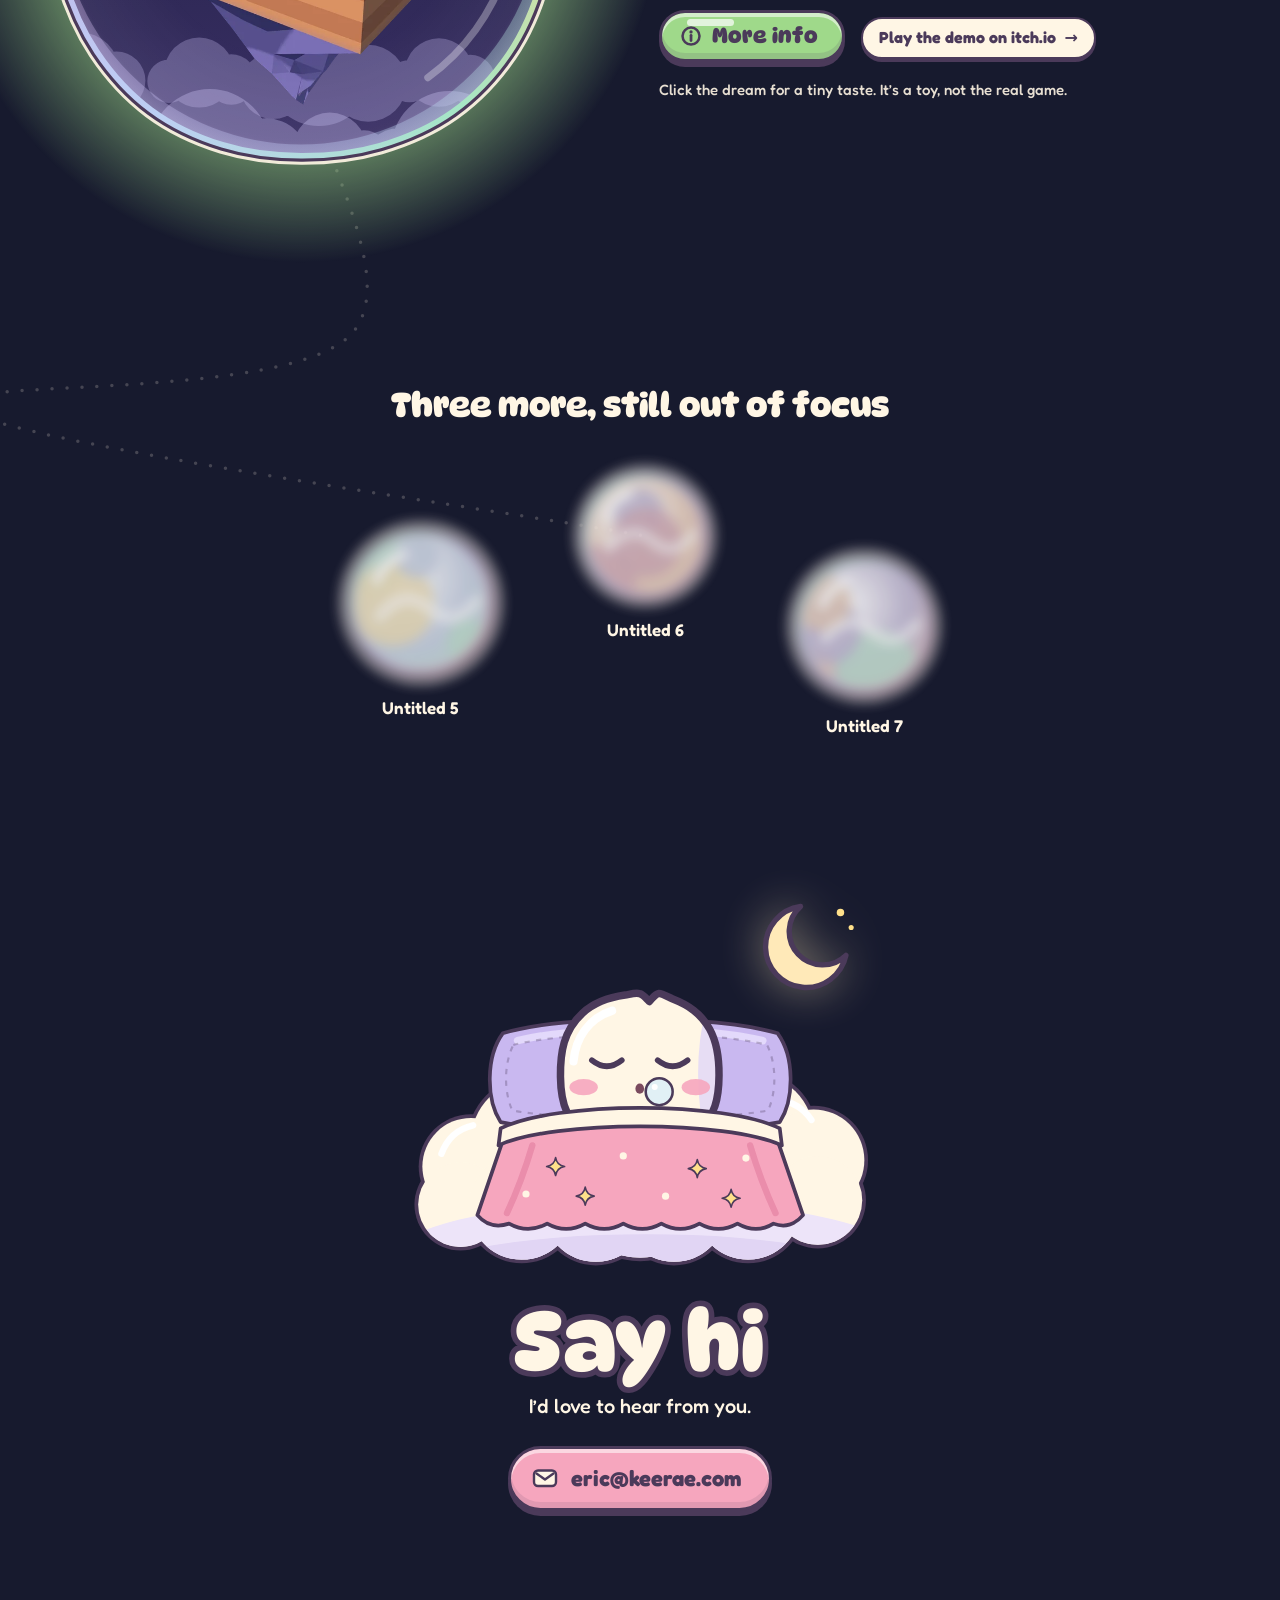
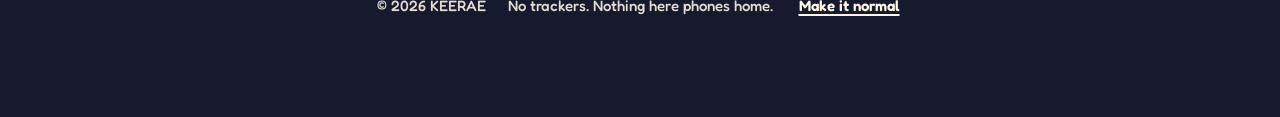
==== commit a08a62b6: "Catch up with the games: November update Squish n Pops is out on iPhone: its dream links the App Sto" ====
--- a/index.html
+++ b/index.html
@@ -25,9 +25,9 @@
 <link rel="apple-touch-icon" href="apple-touch-icon.png?v=2">
 <link rel="preload" href="fonts/dynapuff.woff2" as="font" type="font/woff2" crossorigin>
 <link rel="preload" href="fonts/fredoka.woff2" as="font" type="font/woff2" crossorigin>
-<link rel="stylesheet" href="kit/kit.css?v=2026-10-18c">
-<script src="kit/kit.js?v=2026-10-18c"></script>
-<script src="kit/toys.js?v=2026-10-18c"></script>
+<link rel="stylesheet" href="kit/kit.css?v=2026-11-03a">
+<script src="kit/kit.js?v=2026-11-03a"></script>
+<script src="kit/toys.js?v=2026-11-03a"></script>
 <style>
 /* ===================================================================
    Dream Bubbles. Squish is asleep up top, and every game is a dream
@@ -398,13 +398,13 @@
     <section class="n-hero">
       <div>
         <h1>I make games, or at least I try :D</h1>
-        <p>Seven of them going at once right now, on phones and desktops and in a browser. Four are far enough along that I&rsquo;m happy to put them in front of you. The other three really aren&rsquo;t, so I left them out.</p>
+        <p>Seven of them going at once right now, on phones and desktops and in a browser. Four are far enough along that I&rsquo;m happy to put them in front of you, and one of those is out on iPhone now. The other three really aren&rsquo;t, so I left them out.</p>
         <p>The bubble game and the bullet hell look nothing like each other, and that&rsquo;s deliberate. I&rsquo;d rather each game just look like itself.</p>
         <ul class="n-index">
-          <li><a href="#n-squish" style="--c:#A6E9C6"><span class="dot"></span><span><span class="nm">Squish n Pops</span><span class="kd">Mobile browser arcade, 400 levels</span></span><span class="k-chip">Free demo</span></a></li>
+          <li><a href="#n-squish" style="--c:#A6E9C6"><span class="dot"></span><span><span class="nm">Squish n Pops</span><span class="kd">Bubble-splitting arcade, 400 levels</span></span><span class="k-chip">On iPhone</span></a></li>
           <li><a href="#n-ember" style="--c:#FFB37A"><span class="dot"></span><span><span class="nm">Into Ember Depths</span><span class="kd">Online bullet-hell action RPG</span></span><span class="k-chip">Playable in browser</span></a></li>
           <li><a href="#n-rattlecup" style="--c:#E9C46A"><span class="dot"></span><span><span class="nm">Rattlecup</span><span class="kd">Liar&rsquo;s dice roguelike, iOS and Android</span></span><span class="k-chip">Vertical slice</span></a></li>
-          <li><a href="#n-squish-on-a-roll" style="--c:#9FD98A"><span class="dot"></span><span><span class="nm">Squish on a Roll</span><span class="kd">3D tilt platformer, iOS and Android</span></span><span class="k-chip">Builds running</span></a></li>
+          <li><a href="#n-squish-on-a-roll" style="--c:#9FD98A"><span class="dot"></span><span><span class="nm">Squish on a Roll</span><span class="kd">3D tilt platformer, iOS and Android</span></span><span class="k-chip">Free demo</span></a></li>
         </ul>
         <p style="margin-top:18px">Or skip all this and just say hi. <a href="mailto:eric@keerae.com">eric@keerae.com</a></p>
       </div>
@@ -412,68 +412,71 @@
     </section>
 
     <section class="n-game" id="n-squish" style="--c:#A6E9C6">
-      <div class="n-head"><h2>Squish n Pops</h2><span class="n-st"><b>The free demo&rsquo;s out.</b> Ten levels on itch.io, and the rest of the 400 are on the way.</span></div>
+      <div class="n-head"><h2>Squish n Pops</h2><span class="n-st"><b>Out now on iPhone.</b> Free. The demo&rsquo;s on itch.io too.</span></div>
       <p>Hold your phone sideways. Tilt to steer, tap to fire. Every hit splits a bubble into two smaller ones, so a good shot basically hands you two new problems. Clear the screen and you&rsquo;re out.</p>
-      <div class="n-callout"><b>The demo&rsquo;s out. Ten levels, free, no ads.</b><p>The first seven teach you the basics. The last three skip ahead to where the weird bubbles start showing up. It runs right in your phone browser. No account, nothing to install.</p><a class="n-mail n-play" href="https://misterdinguz.itch.io/squish-n-pops">Play it on itch.io</a></div>
-      <div class="n-shots"><img src="img/squish-play-1.webp" width="1200" height="554" loading="lazy" alt="Squish n Pops gameplay: two green bubbles with lit fuses drift above four smaller pink bubbles, with the marshmallow player below a floating shelf."></div>
-      <p class="n-cap">This is SHORT FUSE, the last one in the demo. Set one bomb off and the chain pretty much plays the level for you.</p>
-      <div class="n-shots two"><img src="img/squish-play-2.webp" width="800" height="370" loading="lazy" alt="HARD CANDY. A green bubble inside a riveted metal ring that eats your first hit."><img src="img/squish-levels.webp" width="800" height="370" loading="lazy" alt="The demo&rsquo;s level select screen, showing all ten levels by name."></div>
+      <div class="n-callout"><b>It&rsquo;s out on iPhone. Free.</b><p>All 400 levels, and an ad only ever plays if you pick one to keep going. 1.1 is waiting on Apple right now, and it&rsquo;s a big one. Got an Android phone? I need testers on Google Play for two weeks, so <a href="mailto:eric@keerae.com?subject=Android%20tester">email me</a> and I&rsquo;ll add you. Steam&rsquo;s coming soon. And the free ten-level demo still runs right in your browser <a href="https://misterdinguz.itch.io/squish-n-pops">on itch.io</a>.</p><a class="n-mail n-play" href="https://apps.apple.com/app/squish-n-pops/id6822392757">Get it on the App Store</a></div>
+      <div class="n-shots"><img src="img/squish-starfall.webp" width="1200" height="552" loading="lazy" alt="Squish n Pops level 25, STARFALL: a full moon over the mountains, two yellow bubbles and a crowd of small pink ones, and the marshmallow firing a wire of stars. Across the top, the score, COMBO x2, the level and the candy jar."></div>
+      <p class="n-cap">This is STARFALL, the end of act one. Every pop spills candy into the jar up top. Fill it and you hit FEVER.</p>
+      <div class="n-shots two"><img src="img/squish-fever.webp" width="800" height="370" loading="lazy" alt="FEVER: a rainbow wire shooting up through three yellow bubbles while confetti flies and the edges of the screen glow."><img src="img/squish-level-up.webp" width="800" height="370" loading="lazy" alt="LEVEL UP! over golden rays, with three stars for CLEAR, NO HITS and SHARP AIM, and a new wire trail unlocked."></div>
       <div class="n-body">
         <div>
           <p class="n-note">Nothing in this game ever speeds up. A bubble in level 200 moves at exactly the same speed as one in level 1, and each size always bounces back to the same height. All the difficulty is in how many there are, what they do, when they show up and how the room is shaped.</p>
-          <p class="n-note">iOS will only hand a web page the tilt sensors if you ask from inside a real tap, and only over HTTPS. So if someone says no, the game just flips to touch and lets them keep playing.</p>
-          <ul class="n-tags"><li>TypeScript</li><li>Phaser 3</li><li>Vite</li><li>Arcade Physics</li><li>PWA</li><li>Vitest</li></ul>
+          <p class="n-note">Last month I went all in on making every pop feel good. Combos get called out from NICE! all the way up to SQUISHTACULAR!, and every clear gives you stars and XP that unlock new looks. If that&rsquo;s too much, Relaxation mode in Settings takes it all back out.</p>
+          <ul class="n-tags"><li>TypeScript</li><li>Phaser 3</li><li>Vite</li><li>Arcade Physics</li><li>Capacitor</li><li>Electron</li><li>Vitest</li></ul>
         </div>
         <dl>
           <div><dt>Campaign</dt><dd>400 levels across five acts, opening up one at a time.</dd></div>
           <div><dt>Vocabulary</dt><dd>Nineteen bubble traits, and they start stacking in the late acts. Plus eight powerups.</dd></div>
           <div><dt>Controls</dt><dd>Tilt, touch or keyboard. Whatever angle you&rsquo;re holding it at when you start becomes neutral, so you can play lying down.</dd></div>
           <div><dt>Co-op</dt><dd>Two phones over local Wi-Fi. Shared field, separate scores and lives.</dd></div>
-          <div><dt>Next</dt><dd>The itch.io demo&rsquo;s out. Steam and mobile are next.</dd></div>
+          <div><dt>Looks</dt><dd>8 pop colors, 7 wire trails and 7 menu skies to unlock as you level up. Just looks, nothing to buy.</dd></div>
+          <div><dt>Next</dt><dd>1.1 on iPhone, then Android once the testers are in, then Steam.</dd></div>
         </dl>
       </div>
     </section>
 
     <section class="n-game" id="n-ember" style="--c:#FFB37A">
-      <div class="n-head"><h2>Into Ember Depths</h2><span class="n-st"><b>Playable in your browser.</b> Still in development.</span></div>
-      <p>An online bullet-hell action RPG. You start out in a daylight town and fight your way inward through rings that keep getting darker, then head down into a descent that doesn&rsquo;t end. Every floor&rsquo;s boss opens the next one.</p>
+      <div class="n-head"><h2>Into Ember Depths</h2><span class="n-st"><b>Playable in your browser.</b> The big island update just went live.</span></div>
+      <p>An online bullet-hell action RPG on an island. The coast is easy, and it gets harder the higher you climb toward the volcano in the middle. Play the island long enough and four Titans wake up. Win the finale and the volcano opens the way down into the Descent, which doesn&rsquo;t end.</p>
       <div class="n-callout"><b>It&rsquo;s playable in your browser now.</b><p>Still in development, so expect it to change as I go. Browser players and desktop players share the same server.</p><a class="n-mail n-play" href="https://emberdepths.keerae.com/">Play it in your browser</a></div>
-      <div class="n-shots pix"><img src="img/ember-bosses-1x.png" width="759" height="207" loading="lazy" alt="A grid of all thirty-three boss sprites from Into Ember Depths, each one its own pixel-art design."></div>
-      <p class="n-cap">Every boss in the game, in no particular order. Seven up top, six in the dungeons, twenty down in the descent. Not a single palette swap.</p>
+      <div class="n-shots pix"><img src="img/ember-bosses.png" width="632" height="481" loading="lazy" alt="All forty boss sprites from Into Ember Depths in five rows, each one its own pixel-art design, from a shipwreck on crab legs up top to four towering Titans in the second row."></div>
+      <p class="n-cap">Every boss in the game. Up top, the island&rsquo;s seven. Then the four Titans, the Burning Monolith and the Walking Mountain&rsquo;s heart. Then the seven dungeon bosses, and twenty down in the Descent. All of them redrawn last week at twice the size. Not a single palette swap.</p>
       <div class="n-body">
         <div>
-          <p class="n-note">The desktop build and the browser build run the exact same code now, and they play on the same server. I cut every cooldown so abilities come out of MP, tightened the aggro range, and gave the two easiest rings four map bosses each instead of one.</p>
+          <p class="n-note">Pretty much everything got redone in the last two weeks. The rings are gone, so now it&rsquo;s one island with rivers, lava, roads and waystones. Every region has its own foes, and every attack has a tell before it lands. There are live events like the Ember Tide and a mountain that walks, a dash and an ultimate for every class, and a town full of villagers who remember you.</p>
           <ul class="n-tags"><li>Electron</li><li>Node.js</li><li>Canvas2D</li><li>ES modules</li><li>WebSockets</li><li>No build step</li></ul>
         </div>
         <dl>
-          <div><dt>Bosses</dt><dd>33 of them, and no two are the same.</dd></div>
-          <div><dt>Classes</dt><dd>8 you can play.</dd></div>
-          <div><dt>Sprites</dt><dd>384 of them, all made for this game.</dd></div>
-          <div><dt>Score</dt><dd>33 original tracks. <a href="#n-score">Have a listen below.</a></dd></div>
-          <div><dt>Online</dt><dd>One server, with desktop and browser players on the same wire.</dd></div>
+          <div><dt>Bosses</dt><dd>40 of them, and no two are the same.</dd></div>
+          <div><dt>Classes</dt><dd>8 you can play, all redrawn with real animation.</dd></div>
+          <div><dt>Sprites</dt><dd>980 of them, all made for this game.</dd></div>
+          <div><dt>Score</dt><dd>35 original tracks. <a href="#n-score">Have a listen below.</a></dd></div>
+          <div><dt>Online</dt><dd>One server, with desktop and browser players on the same wire. The finale takes up to 30 at once.</dd></div>
         </dl>
       </div>
     </section>
 
     <section class="n-game" id="n-rattlecup" style="--c:#E9C46A">
-      <div class="n-head"><h2>Rattlecup</h2><span class="n-st"><b>Vertical slice,</b> building for iOS and Android. Working title.</span></div>
+      <div class="n-head"><h2>Rattlecup</h2><span class="n-st"><b>Vertical slice,</b> on my phones with a brand new look. Working title.</span></div>
       <p>A liar&rsquo;s dice roguelike. One rule does all the heavy lifting here. Are they telling the truth, or do I call them a liar? That question carries a whole run. Three floors of a crooked gambling house, your dice are your build, and every claim that misses gets paid out of your own health.</p>
       <div class="n-shots four">
-        <img src="img/rattlecup-menu.webp" width="390" height="844" loading="lazy" alt="Rattlecup title screen: a gilt-framed portrait and one candle above the RATTLECUP wordmark, in near-darkness.">
-        <img src="img/rattlecup-table.webp" width="390" height="844" loading="lazy" alt="Rattlecup table view: three gilt-framed opponent portraits above five bone dice lit in a pool of light.">
-        <img src="img/rattlecup-claim.webp" width="390" height="844" loading="lazy" alt="Rattlecup: a claim hanging in the air as lit type above the player&rsquo;s dice.">
-        <img src="img/rattlecup-strongbox.webp" width="390" height="844" loading="lazy" alt="Rattlecup&rsquo;s strongbox screen: a gold chest with straps and a red wax seal above the word Gilt.">
+        <img src="img/rattlecup-menu.webp" width="390" height="844" loading="lazy" alt="Rattlecup title screen: the Peacock in a gilt frame over sapphire velvet, two dice and a candle above the RATTLECUP wordmark, with NEW RUN, QUICK GAME and MULTIPLAYER below.">
+        <img src="img/rattlecup-table.webp" width="390" height="844" loading="lazy" alt="Rattlecup table: the Rock, the Peacock and the Owl in gilt frames over emerald velvet, five bone dice and the bid console with BID and LIAR.">
+        <img src="img/rattlecup-claim.webp" width="390" height="844" loading="lazy" alt="Rattlecup: your bid hangs in gold over the table. A candle for you, then one five, with a little wild die beside it.">
+        <img src="img/rattlecup-strongbox.webp" width="390" height="844" loading="lazy" alt="Rattlecup&rsquo;s gold strongbox bursting open in rainbow rays, six pieces fanned out above it under the words AND THERE&rsquo;S MORE!">
       </div>
-      <p class="n-cap">The art direction is called The Vigil. A candle, some faces, nothing else. Warm gold nearly everywhere, and red pretty much just means damage or the call.</p>
+      <p class="n-cap">The new look is called The Vault. Velvet, gems and gold, and the whole room heats up as the bids climb. Red still pretty much just means damage or the call.</p>
       <div class="n-body">
         <div>
           <p class="n-note">Special dice and charms run on one effect system. Tricks and table modifiers are basically just data. So a new item is usually a line in a file, not new code. The smarter opponents read a public tell ledger and price you into it, which is still my favourite thing in there.</p>
+          <p class="n-note">And it got loud. Every bid slams down, LIAR! hits like a door, and the boxes burst open in rainbows and confetti. There&rsquo;s a full set of sound and music now too.</p>
           <ul class="n-tags"><li>Godot 4.7</li><li>GDScript</li><li>Deterministic core</li><li>Headless test suite</li></ul>
         </div>
         <dl>
           <div><dt>Run</dt><dd>Three floors of tables, elites, corridor choices, a shop and events.</dd></div>
-          <div><dt>Strongbox</dt><dd>One on every table you win. Tin, Silver or Gilt.</dd></div>
+          <div><dt>Strongbox</dt><dd>One on every table you win. Tin, Silver or Gold, and they burst open.</dd></div>
           <div><dt>Opponents</dt><dd>Six AI personalities, plus bosses that bend the rules. The Pit Boss, the Auditor, the Blind King.</dd></div>
+          <div><dt>Multiplayer</dt><dd>Two to six phones on the same Wi-Fi. No run, just the bar game, and whoever loses owes the table.</dd></div>
           <div><dt>Builds</dt><dd>Signed <code>.ipa</code> and <code>.apk</code>. Running on an iPhone and an Android phone since September.</dd></div>
         </dl>
       </div>
@@ -481,26 +484,29 @@
 
     <span id="n-rollaway" style="display:block"></span><!-- the working title, so links from before the name still land on it -->
     <section class="n-game" id="n-squish-on-a-roll" style="--c:#9FD98A">
-      <div class="n-head"><h2>Squish on a Roll</h2><span class="n-st"><b>Running on real phones.</b> The art just landed.</span></div>
-      <p>A physics-based 3D tilt platformer for phones. Tilt to roll, flick the phone upward to jump.</p>
-      <div class="n-shots"><img src="img/rollaway-feature.webp" width="1400" height="684" loading="lazy" alt="Squish on a Roll: the marshmallow rolls across grassy floating islands above a sea of clouds, past a cross red cube and a stack of stone bricks."></div>
-      <p class="n-cap">Store art, made in the game&rsquo;s own engine. Real screenshots are next.</p>
+      <div class="n-head"><h2>Squish on a Roll</h2><span class="n-st"><b>The demo&rsquo;s out.</b> All of World 1, free, right in your browser.</span></div>
+      <p>A physics-based 3D tilt platformer for phones. Tilt to roll, flick the phone upward to jump. Every stage has a clock that starts the moment you move, so it&rsquo;s basically a speedrun game now.</p>
+      <div class="n-callout"><b>The demo&rsquo;s out on itch.io. Free.</b><p>All of World 1. That&rsquo;s the tutorial, five stages and a special stage. On a phone you tilt it to roll and flick it to jump. On a computer it&rsquo;s the arrow keys and Space. Unlimited lives, so fall off as much as you want.</p><a class="n-mail n-play" href="https://misterdinguz.itch.io/squish-on-a-roll">Play it on itch.io</a></div>
+      <div class="n-shots"><img src="img/rollaway-play-1.webp" width="1200" height="675" loading="lazy" alt="Squish on a Roll, stage 4: the marshmallow rolling down a grassy lane between brick walls while a red hammer swings across it. The clock reads 0:08.10, with three hearts top left."></div>
+      <p class="n-cap">Real frames from the demo now. The clock splits at every checkpoint, and there&rsquo;s a ghost of your best run to race.</p>
+      <div class="n-shots two"><img src="img/rollaway-play-2.webp" width="800" height="450" loading="lazy" alt="Squish rolling across a floating island toward a checkpoint flag. The clock reads 0:05.61, and the split under it is 2.47 seconds behind the best run."><img src="img/rollaway-play-3.webp" width="800" height="450" loading="lazy" alt="WORLD CLEAR on the Special Stage: 0:27.76, NEW BEST!, two of three stars, and a note that the diamond is still out there."></div>
       <div class="n-body">
         <div>
-          <p class="n-note">It did finally get off my desktop, which was a good week. There are signed Android and iOS builds now, so the flick to jump I could only ever guess at in the editor is something I can hold in my hand and be wrong about.</p>
-          <ul class="n-tags"><li>Godot 4.7</li><li>GDScript</li><li>iOS</li><li>Android</li><li>Device sensors</li></ul>
+          <p class="n-note">I reworked every stage around one fast line, and put a clock, splits and a ghost on top. World 2 just started. It&rsquo;s sand you slide on, quicksand you sink in and dust devils that throw you.</p>
+          <ul class="n-tags"><li>Godot 4.7</li><li>GDScript</li><li>iOS</li><li>Android</li><li>Web export</li><li>Device sensors</li></ul>
         </div>
         <dl>
           <div><dt>Built</dt><dd>Core physics, lives and checkpoints, a goal with a star rating, and collectibles. Moving, rotating and crumbling platforms. Enemies, hazards and spawners.</dd></div>
-          <div><dt>Slice</dt><dd>A tutorial plus stages 1 to 3, a level select with an unlock chain, and settings that actually change things.</dd></div>
-          <div><dt>Open</dt><dd>Flick sensitivity works, I just haven&rsquo;t played it enough. It needs hours on an actual phone, not another test.</dd></div>
+          <div><dt>World 1</dt><dd>The tutorial, five stages and a special stage. One hidden diamond in each.</dd></div>
+          <div><dt>Speed</dt><dd>A clock from your first move, splits, a ghost of your best and stars for beating the times.</dd></div>
+          <div><dt>Next</dt><dd>World 2. The plan is seven worlds.</dd></div>
         </dl>
       </div>
     </section>
 
     <section class="n-game" id="n-hidden">
       <h2>Three more, hidden.</h2>
-      <p>I&rsquo;ve only just started them. Nothing worth putting in front of anyone yet.</p>
+      <p>They&rsquo;ve grown up a bit since last time, and two have playable demos now. They&rsquo;re still not ready for you, so they stay hidden.</p>
       <div class="n-sealed"><button type="button">Untitled 5</button><button type="button">Untitled 6</button><button type="button">Untitled 7</button></div>
     </section>
 
@@ -511,7 +517,8 @@
         <thead><tr><th scope="col">Tool</th><th scope="col">Where</th><th scope="col">What I&rsquo;d tell you</th></tr></thead>
         <tbody>
           <tr><th scope="row">TypeScript + Phaser 3</th><td>Squish n Pops</td><td>The game logic never touches the artwork directly, so I can swap out the sprite art without changing any game code.</td></tr>
-          <tr><th scope="row">Electron</th><td>Into Ember Depths</td><td>It wraps the same code as the browser build, so one codebase ships to both. For an action game that costs you bundle size and memory. I took the trade anyway.</td></tr>
+          <tr><th scope="row">Capacitor</th><td>Squish n Pops</td><td>The same web game, wrapped as real iPhone and Android apps. The iPhone one&rsquo;s on the App Store now.</td></tr>
+          <tr><th scope="row">Electron</th><td>Into Ember Depths, Squish n Pops</td><td>It wraps the same code as the browser build, so one codebase ships to both. For an action game that costs you bundle size and memory. I took the trade anyway.</td></tr>
           <tr><th scope="row">Canvas2D, no build step</th><td>Into Ember Depths</td><td>Plain ES modules, served exactly as they are. Nothing to compile means nothing sitting between making a change and seeing it.</td></tr>
           <tr><th scope="row">Node + WebSockets</th><td>Into Ember Depths</td><td>One server, and any mix of desktop and browser players on the same wire.</td></tr>
           <tr><th scope="row">Godot 4 + GDScript</th><td>Rattlecup, Squish on a Roll</td><td>Picked it for the scene and component model. Both games are on 4.7 now, and neither one moved until its whole test suite came back green.</td></tr>
@@ -522,11 +529,11 @@
 
     <section class="n-game" id="n-score">
       <h2>I do the music too.</h2>
-      <p class="n-prose">Thirty-three original tracks for Into Ember Depths, one for every region, dungeon and depth. Here are three, about 26 seconds each.</p>
+      <p class="n-prose">Thirty-five original tracks for Into Ember Depths, one for every region, dungeon and depth. Here are three, about 26 seconds each.</p>
       <div class="n-tracks">
-        <div class="n-track"><button type="button" aria-pressed="false" data-src="audio/ember-overworld.mp3" aria-label="Play Greenlands"><svg class="ico-play" viewBox="0 0 16 16" aria-hidden="true"><path d="M4 2v12l10-6z" fill="currentColor"/></svg><svg class="ico-pause" viewBox="0 0 16 16" aria-hidden="true"><path d="M3 2h3.5v12H3zM9.5 2H13v12H9.5z" fill="currentColor"/></svg></button><span><b>Greenlands</b><span>Overworld. The first ring past the beach.</span></span><span>0:26</span></div>
-        <div class="n-track"><button type="button" aria-pressed="false" data-src="audio/ember-depths.mp3" aria-label="Play The Maw"><svg class="ico-play" viewBox="0 0 16 16" aria-hidden="true"><path d="M4 2v12l10-6z" fill="currentColor"/></svg><svg class="ico-pause" viewBox="0 0 16 16" aria-hidden="true"><path d="M3 2h3.5v12H3zM9.5 2H13v12H9.5z" fill="currentColor"/></svg></button><span><b>The Maw</b><span>The descent. One of twenty down there.</span></span><span>0:26</span></div>
-        <div class="n-track"><button type="button" aria-pressed="false" data-src="audio/ember-sanctum.mp3" aria-label="Play Shattered Sanctum"><svg class="ico-play" viewBox="0 0 16 16" aria-hidden="true"><path d="M4 2v12l10-6z" fill="currentColor"/></svg><svg class="ico-pause" viewBox="0 0 16 16" aria-hidden="true"><path d="M3 2h3.5v12H3zM9.5 2H13v12H9.5z" fill="currentColor"/></svg></button><span><b>Shattered Sanctum</b><span>The endgame dungeon.</span></span><span>0:26</span></div>
+        <div class="n-track"><button type="button" aria-pressed="false" data-src="audio/ember-overworld.mp3" aria-label="Play Greenlands"><svg class="ico-play" viewBox="0 0 16 16" aria-hidden="true"><path d="M4 2v12l10-6z" fill="currentColor"/></svg><svg class="ico-pause" viewBox="0 0 16 16" aria-hidden="true"><path d="M3 2h3.5v12H3zM9.5 2H13v12H9.5z" fill="currentColor"/></svg></button><span><b>Greenlands</b><span>The island. The first region past the beach.</span></span><span>0:26</span></div>
+        <div class="n-track"><button type="button" aria-pressed="false" data-src="audio/ember-depths.mp3" aria-label="Play The Maw"><svg class="ico-play" viewBox="0 0 16 16" aria-hidden="true"><path d="M4 2v12l10-6z" fill="currentColor"/></svg><svg class="ico-pause" viewBox="0 0 16 16" aria-hidden="true"><path d="M3 2h3.5v12H3zM9.5 2H13v12H9.5z" fill="currentColor"/></svg></button><span><b>The Maw</b><span>The Descent. One of twenty down there.</span></span><span>0:26</span></div>
+        <div class="n-track"><button type="button" aria-pressed="false" data-src="audio/ember-sanctum.mp3" aria-label="Play Shattered Sanctum"><svg class="ico-play" viewBox="0 0 16 16" aria-hidden="true"><path d="M4 2v12l10-6z" fill="currentColor"/></svg><svg class="ico-pause" viewBox="0 0 16 16" aria-hidden="true"><path d="M3 2h3.5v12H3zM9.5 2H13v12H9.5z" fill="currentColor"/></svg></button><span><b>Shattered Sanctum</b><span>The first floor of the Descent.</span></span><span>0:26</span></div>
       </div>
       <p class="n-cap">Plays one at a time, and nothing starts on its own.</p>
     </section>
@@ -534,14 +541,16 @@
     <section class="n-contact" id="n-hi">
       <div>
         <h2>Say hi. I&rsquo;d love to hear from you.</h2>
-        <p>The Squish n Pops demo is up on itch.io now, and Into Ember Depths is playable in your browser. Steam and mobile come after that. Want a heads up when they happen? Just say so. And if you only want to talk about any of this, that&rsquo;s just as good. I read everything that comes in.</p>
+        <p>Squish n Pops is out on iPhone, and Into Ember Depths is playable in your browser. The Squish n Pops and Squish on a Roll demos are both on itch.io. Got an Android phone? I need testers for Squish n Pops on Google Play, so just say so and I&rsquo;ll add you. Steam&rsquo;s coming soon. Want a heads up when things happen? Same deal. And if you only want to talk about any of this, that&rsquo;s just as good. I read everything that comes in.</p>
         <a class="n-mail" href="mailto:eric@keerae.com">eric@keerae.com</a>
       </div>
       <div>
         <h3>Where all this will show up</h3>
-        <a class="n-chan" href="https://misterdinguz.itch.io/"><span>itch.io</span><span>Live, with the Squish n Pops demo</span></a>
+        <a class="n-chan" href="https://apps.apple.com/app/squish-n-pops/id6822392757"><span>App Store</span><span>Live, with Squish n Pops</span></a>
+        <a class="n-chan" href="https://misterdinguz.itch.io/"><span>itch.io</span><span>Live, with the Squish n Pops and Squish on a Roll demos</span></a>
         <a class="n-chan" href="https://emberdepths.keerae.com/"><span>emberdepths.keerae.com</span><span>Live, Into Ember Depths</span></a>
-        <div class="n-chan"><span>Steam</span><span>Not yet live</span></div>
+        <a class="n-chan" href="mailto:eric@keerae.com?subject=Android%20tester"><span>Google Play</span><span>Testing now. Want in? Email me</span></a>
+        <div class="n-chan"><span>Steam</span><span>Coming soon</span></div>
         <div class="n-chan"><span>GitHub</span><span>Not yet live</span></div>
       </div>
     </section>
@@ -874,13 +883,13 @@
     for (var i = 0; i < 34; i++) em.push({ x: r() * 2 - 1, y: r() * 2 - 1, v: .04 + r() * .1, s: r() < .3 ? 1.5 : 1, p: r() * TAU });
     for (var j = 0; j < 160; j++) { wl.push(Math.floor(r() * 3)); wr.push(Math.floor(r() * 3)); cr.push(r() < .08 ? 1 + Math.floor(r() * 2) : 0); }
     d.s = { em: em, wl: wl, wr: wr, cr: cr, bosses: [
-      { cell: 4, x: 0, y: -.3, a: 1, p: 0 },
-      { cell: 18, x: -.42, y: .14, a: .85, p: 1.7 },
-      { cell: 32, x: .4, y: .32, a: .8, p: 3.1 }
+      { cell: 20, x: 0, y: -.3, a: 1, p: 0 },
+      { cell: 22, x: -.42, y: .14, a: .85, p: 1.7 },
+      { cell: 31, x: .4, y: .32, a: .8, p: 3.1 }
     ] };
   }
   function sprite(g, cell, x, y, sc, alpha) {
-    var sheet = K.img('ember-bosses-1x.png');
+    var sheet = K.img('ember-bosses-cells.png');
     if (!sheet.complete || !sheet.naturalWidth) return;
     var m = g.getTransform(), kd = Math.max(1, Math.round(sc * DPR)), size = 69 * kd;
     var dx = Math.round(m.e + x * m.a - size / 2), dy = Math.round(m.f + y * m.d - size / 2);
@@ -944,85 +953,53 @@
     g.globalCompositeOperation = 'source-over'; g.globalAlpha = 1;
   }
 
-  // ---- Rattlecup: The Vigil. One candle, bone dice, gold light, gilt portraits
-  var PIPS = { 1: [[0, 0]], 2: [[-1, -1], [1, 1]], 3: [[-1, -1], [0, 0], [1, 1]], 4: [[-1, -1], [1, -1], [-1, 1], [1, 1]], 5: [[-1, -1], [1, -1], [0, 0], [-1, 1], [1, 1]], 6: [[-1, -1], [1, -1], [-1, 0], [1, 0], [-1, 1], [1, 1]] };
-  var WORD = ['', 'One', 'Two', 'Three', 'Four', 'Five'], FACE = ['', 'ones', 'twos', 'threes', 'fours', 'fives', 'sixes'];
-  function initRattle(d) { d.s = { rolls: [[5, 5, 2, 5, 6], [6, 3, 6, 1, 6], [2, 4, 4, 1, 4], [3, 6, 3, 5, 3], [1, 5, 5, 2, 6]] }; }
-  function die(g, x, y, D, ang, v) {
-    g.save(); g.translate(x, y);
-    g.fillStyle = 'rgba(0,0,0,.42)'; g.beginPath(); g.ellipse(0, D * .52, D * .55, D * .14, 0, 0, TAU); g.fill();
-    g.rotate(ang);
-    var h = D / 2, r = D * .2;
-    rrect(g, -h, -h, D, D, r); g.fillStyle = '#EFE4CC'; g.fill();
-    var sh = g.createLinearGradient(0, -h, 0, h); sh.addColorStop(0, 'rgba(255,255,255,.3)'); sh.addColorStop(1, 'rgba(120,88,48,.22)');
-    g.fillStyle = sh; g.fill();
-    g.strokeStyle = 'rgba(90,60,30,.5)'; g.lineWidth = Math.max(1, D * .035); g.stroke();
-    g.fillStyle = '#2A1E12';
-    PIPS[v].forEach(function (q) { g.beginPath(); g.arc(q[0] * D * .25, q[1] * D * .25, D * .085, 0, TAU); g.fill(); });
-    g.restore();
-  }
-  function candle(g, x, base, R, t, fl) {
-    var ch = R * .27, cw = ch * .4, top = base - ch, fh = ch * .52 * fl, fw = fh * .46, fy = top - ch * .07;
-    glowDot(g, x, fy - fh * .5, fh * 2.9, '255,214,140', .55);
-    g.fillStyle = '#8A6A33'; g.beginPath(); g.ellipse(x, base, cw * 1.15, cw * .3, 0, 0, TAU); g.fill();
-    g.fillStyle = '#EADCC0'; rrect(g, x - cw / 2, top, cw, ch, cw * .2); g.fill();
-    g.fillStyle = '#F7EEDB'; g.beginPath(); g.ellipse(x - cw * .2, top + ch * .24, cw * .1, ch * .15, 0, 0, TAU); g.fill();
-    g.fillStyle = '#F1E4C8'; rrect(g, x + cw * .1, top, cw * .17, ch * .32, cw * .085); g.fill();
-    g.strokeStyle = '#2A1E12'; g.lineWidth = Math.max(1.2, R * .007); g.beginPath(); g.moveTo(x, top); g.lineTo(x, fy); g.stroke();
-    g.fillStyle = '#FFC861'; g.beginPath(); g.moveTo(x, fy - fh); g.quadraticCurveTo(x + fw, fy - fh * .35, x, fy); g.quadraticCurveTo(x - fw, fy - fh * .35, x, fy - fh); g.fill();
-    g.fillStyle = '#FFF1C4'; g.beginPath(); g.ellipse(x, fy - fh * .3, fw * .32, fh * .26, 0, 0, TAU); g.fill();
-    var blink = (t % 4.2) < .12 ? .25 : 1;
-    g.fillStyle = '#7A3E12';
-    g.beginPath(); g.ellipse(x - fw * .2, fy - fh * .3, fw * .065, fw * .085 * blink, 0, 0, TAU); g.fill();
-    g.beginPath(); g.ellipse(x + fw * .2, fy - fh * .3, fw * .065, fw * .085 * blink, 0, 0, TAU); g.fill();
-  }
-  function bgRattle(g, R, d) {
-    var k = R / 300, X = d.cw / 2 + 2;
-    fill(g, d, '#0E0A06');
-    var pool = g.createRadialGradient(0, R * .1, 0, 0, R * .1, R * 1.1);
-    pool.addColorStop(0, 'rgba(255,196,110,.36)'); pool.addColorStop(.45, 'rgba(201,162,79,.12)'); pool.addColorStop(1, 'rgba(0,0,0,0)');
-    fill(g, d, pool);
-    // three gilt portraits, straight from the game
-    var im = K.img('rattlecup-table.webp');
-    if (im.complete && im.naturalWidth) {
-      var sw = 390, sh = 128, w = R * 1.48, h = w * sh / sw;
-      g.globalCompositeOperation = 'lighten';
-      g.drawImage(im, 0, 79, sw, sh, -w / 2, -R * .8, w, h);
-      g.globalCompositeOperation = 'source-over';
-    }
-    var ty = R * .4;
-    g.fillStyle = 'rgba(52,32,16,.75)'; g.fillRect(-X, ty, 2 * X, X);
-    g.fillStyle = 'rgba(201,162,79,.42)'; g.fillRect(-X, ty, 2 * X, Math.max(1.5, 2 * k));
-  }
+  // ---- Rattlecup: The Vault. Velvet that warms as the claims climb, three faces in gilt, a candle and five bone dice
+  var V = K.vault;
+  function initRattle(d) {
+    // the dream plays a little table: each throw a claim, each claim a bit hotter, then it cools and starts again
+    d.s = { rolls: [[4, 2, 6, 2, 5], [5, 5, 2, 5, 6], [2, 4, 4, 1, 4], [6, 1, 6, 3, 6]], who: ['you', 'rock', 'peacock', 'owl'] };
+    if (doc.fonts && doc.fonts.load) { try { doc.fonts.load('48px "Fraunces Black"'); } catch (e) {} }
+  }
+  function bgRattle(g, R, d) { var X = d.cw / 2 + 2; V.room(g, -X, -X, 2 * X, 2 * X, 0); } // under the moving room, for the first frame
   function overRattle(g, R, d) {
-    var vg = g.createRadialGradient(0, 0, R * .55, 0, 0, R * 1.05);
-    vg.addColorStop(0, 'rgba(0,0,0,0)'); vg.addColorStop(1, 'rgba(0,0,0,.45)');
+    var vg = g.createRadialGradient(0, 0, R * .5, 0, 0, R * 1.05);
+    vg.addColorStop(0, 'rgba(0,0,0,0)'); vg.addColorStop(1, 'rgba(0,0,0,.42)');
     fill(g, d, vg);
   }
   function fgRattle(g, R, t, d) {
-    var S = d.s, k = R / 300, fl = 1 + Math.sin(t * 11) * .035 + Math.sin(t * 17.3) * .025;
-    candle(g, 0, R * .46, R, t, fl);
-    var T = 4.6, cyc = Math.max(0, Math.floor(t / T)), ph = Math.max(0, t % T) / T, vals = S.rolls[cyc % S.rolls.length], D = R * .15, dy = R * .66, rolling = ph < .17;
+    var S = d.s, k = R / 300, X = d.cw / 2 + 2, T = 4.6, cyc = Math.max(0, Math.floor(t / T)), ph = Math.max(0, t % T) / T;
+    var vals = S.rolls[cyc % S.rolls.length], c = V.claimOf(vals), who = S.who[cyc % S.who.length];
+    var prev = V.claimOf(S.rolls[(cyc + S.rolls.length - 1) % S.rolls.length]);
+    var heat = K.lerp((prev.n - 1) / 4, (c.n - 1) / 4, K.ease(K.clamp((ph - .2) / .3, 0, 1))) * .9;
+    // the velvet turns to the claim's jewel as the table heats up, and the lamp and the floor glow with it
+    V.room(g, -X, -X, 2 * X, 2 * X, heat);
+    V.light(g, -X, -X, 2 * X, 2 * X, heat, REDUCE ? 0 : t, 1);
+    V.sparkle(g, -X, -X, 2 * X, 2 * X * .9, t, 14, 1);
+    // three faces at the table; whoever made the claim lights up
+    var fw = R * .34, lit = ph > .22 && ph < .96;
+    ['rock', 'peacock', 'owl'].forEach(function (id, i) {
+      var x = (i - 1) * R * .44, y = -R * .5 + (i === 1 ? -R * .03 : 0), on = lit && who === id;
+      if (on) V.glow(g, x, y + fw * .1, fw * .95, fw * 1.1, V.rgb(V.C.seat[id]), .5);
+      V.face(g, id, x, y - (on ? 2 * k : 0), fw, 1);
+    });
+    // the candle is you
+    var bid = ph > .22, mine = who === 'you';
+    V.candle(g, 0, R * .44, R * .2, t, mine && bid ? Math.max(0, 1 - (ph - .22) * 6) : 0);
+    // five bone dice, thrown at the start of every claim
+    var rolling = ph < .17, D = R * .15, dy = R * .66;
     for (var i = 0; i < 5; i++) {
-      var x = (-.56 + i * .28) * R, hop = rolling ? Math.sin(ph / .17 * Math.PI) * D * (1.1 - i * .07) : 0;
+      var x2 = (-.56 + i * .28) * R, hop = rolling ? Math.sin(ph / .17 * Math.PI) * D * (1.1 - i * .07) : 0;
       var v = rolling ? 1 + ((cyc * 7 + i * 3 + Math.floor(t * 13)) % 6) : vals[i];
       var rot = rolling ? (ph / .17) * Math.PI * .5 * (i % 2 ? 1 : -1) : ((i * 37) % 9 - 4) * .025;
-      die(g, x, dy - hop, D, rot, v);
-    }
-    if (!rolling) {
-      var count = {}, best = 1, n = 0;
-      vals.forEach(function (v2) { count[v2] = (count[v2] || 0) + 1; });
-      for (var f = 6; f >= 1; f--) if ((count[f] || 0) > n) { n = count[f]; best = f; }
-      var claim = (n === 1 ? 'One ' + FACE[best].replace(/s$/, '') : WORD[n] + ' ' + FACE[best]).toUpperCase();
-      var a = K.clamp((ph - .22) / .1, 0, 1) * K.clamp((1 - ph) / .08, 0, 1), fs = Math.round(R * .085);
-      if (a > 0) {
-        g.save(); g.globalAlpha = a; g.textAlign = 'center'; g.textBaseline = 'middle';
-        g.font = '600 ' + fs + 'px Georgia, "Times New Roman", serif';
-        if (g.letterSpacing !== undefined) g.letterSpacing = (fs * .16).toFixed(1) + 'px';
-        g.shadowColor = 'rgba(255,200,110,.85)'; g.shadowBlur = 12 * Math.max(.6, k); g.fillStyle = '#F2D48A';
-        g.fillText(claim, 0, -R * .1 - (1 - a) * 6);
-        g.restore();
-      }
+      V.die(g, x2, dy - hop, D, rot, v);
+    }
+    // the claim, slammed down in the colour of whoever made it
+    if (bid) {
+      var u = (ph - .22) / .05, a = K.clamp(u, 0, 1) * K.clamp((1 - ph) / .06, 0, 1), sc = 1.4 - .4 * K.clamp(u, 0, 1), fs = R * .2, cy = -R * .08;
+      var nw = V.slamWidth(g, String(c.n), fs), cd = fs * .82, gap = fs * .3, nx = -(nw + gap + cd) / 2 + nw / 2;
+      g.save(); g.translate(nx, cy); g.scale(sc, sc); V.slam(g, String(c.n), 0, 0, fs, V.C.seat[who], a); g.restore();
+      g.save(); g.globalAlpha = a; V.die(g, nx + nw / 2 + gap + cd / 2, cy, cd, 0, c.face); g.restore();
+      if (!REDUCE) V.ring(g, nx, cy, (ph - .22) / .14, fs * 1.5, V.rgb(V.C.gold), 3 * Math.max(1, k));
     }
   }
 
@@ -1088,13 +1065,13 @@
   var SCENES = {
     squish: { init: initSquish, bg: bgSquish, fg: fgSquish },
     ember: { init: initEmber, bg: bgEmber, fg: fgEmber },
-    rattlecup: { init: initRattle, bg: bgRattle, fg: fgRattle, over: overRattle, needs: 'rattlecup-table.webp' },
+    rattlecup: { init: initRattle, bg: bgRattle, fg: fgRattle, over: overRattle, needs: 'rattlecup-cast.webp' },
     rollaway: { init: initRoll, bg: bgRoll, fg: fgRoll, night: true }
   };
   var DESC = {
     squish: 'A dream of Squish n Pops. Smiling bubbles bounce under a crescent moon while Squish watches.',
     ember: 'A dream of Into Ember Depths. Pixel bosses float down a glowing shaft and fire rings of light.',
-    rattlecup: 'A dream of Rattlecup. Three gilt portraits, one candle and five bone dice in the dark.',
+    rattlecup: 'A dream of Rattlecup. Three faces in gilt frames, one candle and five bone dice in a velvet room that warms up as the claims climb.',
     rollaway: 'A dream of Squish on a Roll. Squish on a floating grassy island above a sea of clouds.'
   };
 
@@ -1130,7 +1107,7 @@
     // More info opens the game's part of the plain page. The real demo link, where there is one.
     var act = K.$('.dream-act', sec);
     act.appendChild(K.makeMore(g.id));
-    if (g.link) { var ln = doc.createElement('a'); ln.className = 'dream-link'; ln.href = g.link; ln.textContent = g.linkText; act.appendChild(ln); }
+    (g.links || (g.link ? [[g.link, g.linkText]] : [])).forEach(function (l) { var ln = doc.createElement('a'); ln.className = 'dream-link'; ln.href = l[0]; ln.textContent = l[1]; act.appendChild(ln); });
     // A tap on the bubble pops it, and a tiny toy of the game runs in its place. The x closes it.
     d.tryBtn = K.$('.dream-try', sec); d.closeBtn = K.$('.dream-close', sec); d.frame = K.$('.dream-frame', sec); d.hint = K.$('.dream-hint', sec);
     d.tryBtn.addEventListener('click', function (e) {
@@ -1506,7 +1483,7 @@
   if (doc.fonts && doc.fonts.ready) doc.fonts.ready.then(function () { layout(); });
   doc.addEventListener('k:mode', function (e) { if (e.detail === 'weird') setTimeout(layout, 40); });
   doc.addEventListener('k:time', function () { if (REDUCE) dreams.forEach(function (d) { if (!d.popped) drawStatic(d); }); });
-  ['rattlecup-table.webp', 'rollaway-island.webp', 'ember-bosses-1x.png'].forEach(function (n) {
+  ['rattlecup-cast.webp', 'rollaway-island.webp', 'ember-bosses-cells.png'].forEach(function (n) {
     var im = K.img(n); if (!im.complete) im.addEventListener('load', function () { if (REDUCE) dreams.forEach(function (d) { if (!d.popped) drawStatic(d); }); });
   });
   if (REDUCE) win.addEventListener('scroll', function () { updateSky(win.scrollY || 0, win.innerHeight); }, { passive: true });
--- a/kit/kit.css
+++ b/kit/kit.css
@@ -3,6 +3,7 @@
 @font-face { font-family: "DynaPuff"; src: url("../fonts/dynapuff.woff2") format("woff2"); font-weight: 400 700; font-display: swap; }
 @font-face { font-family: "Fredoka"; src: url("../fonts/fredoka.woff2") format("woff2"); font-weight: 300 700; font-display: swap; }
 @font-face { font-family: "Nunito"; src: url("../fonts/nunito.woff2") format("woff2"); font-weight: 400 900; font-display: swap; }
+@font-face { font-family: "Fraunces Black"; src: url("../fonts/fraunces-black.woff") format("woff"); font-weight: 400 900; font-display: swap; } /* Rattlecup's slams, subset to capitals and digits */
 
 :root {
   --plum: #4B3A5A;
@@ -234,7 +235,8 @@
 #normal .n-shots img { display: block; width: 100%; height: auto; border-radius: 16px; border: 2px solid var(--plum); background: #ddd; }
 #normal .n-shots.two { grid-template-columns: 1fr 1fr; }
 #normal .n-shots.four { grid-template-columns: repeat(4, 1fr); }
-#normal .n-shots.pix img { image-rendering: pixelated; background: #0A0812; padding: 10px; }
+#normal .n-shots.pix { justify-items: center; padding: 18px 10px; background: #0A0812; border: 2px solid var(--plum); border-radius: 16px; }
+#normal .n-shots.pix img { width: auto; max-width: 100%; image-rendering: pixelated; background: none; border: 0; border-radius: 0; } /* one art pixel to one CSS pixel, so it stays crisp */
 #normal .n-cap { font-size: 15px; opacity: .82; max-width: 44em; margin: 6px 0 0; }
 #normal .n-callout { margin: 20px 0; padding: 16px 20px; border-radius: 18px; background: #fff; border: 2px solid var(--plum); max-width: 40em; }
 #normal .n-callout p { margin: 6px 0 0; }
@@ -279,6 +281,7 @@
   #normal .n-body, #normal .n-contact { grid-template-columns: 1fr; }
   #normal .n-shots.two { grid-template-columns: 1fr; }
   #normal .n-shots.four { grid-template-columns: 1fr 1fr; }
+  #normal .n-shots.pix img { image-rendering: auto; }
   #normal table, #normal thead, #normal tbody, #normal tr, #normal th, #normal td { display: block; }
   #normal thead { display: none; }
   #normal tbody tr { padding: 12px 16px; border-top: 1px solid rgba(75, 58, 90, .12); }
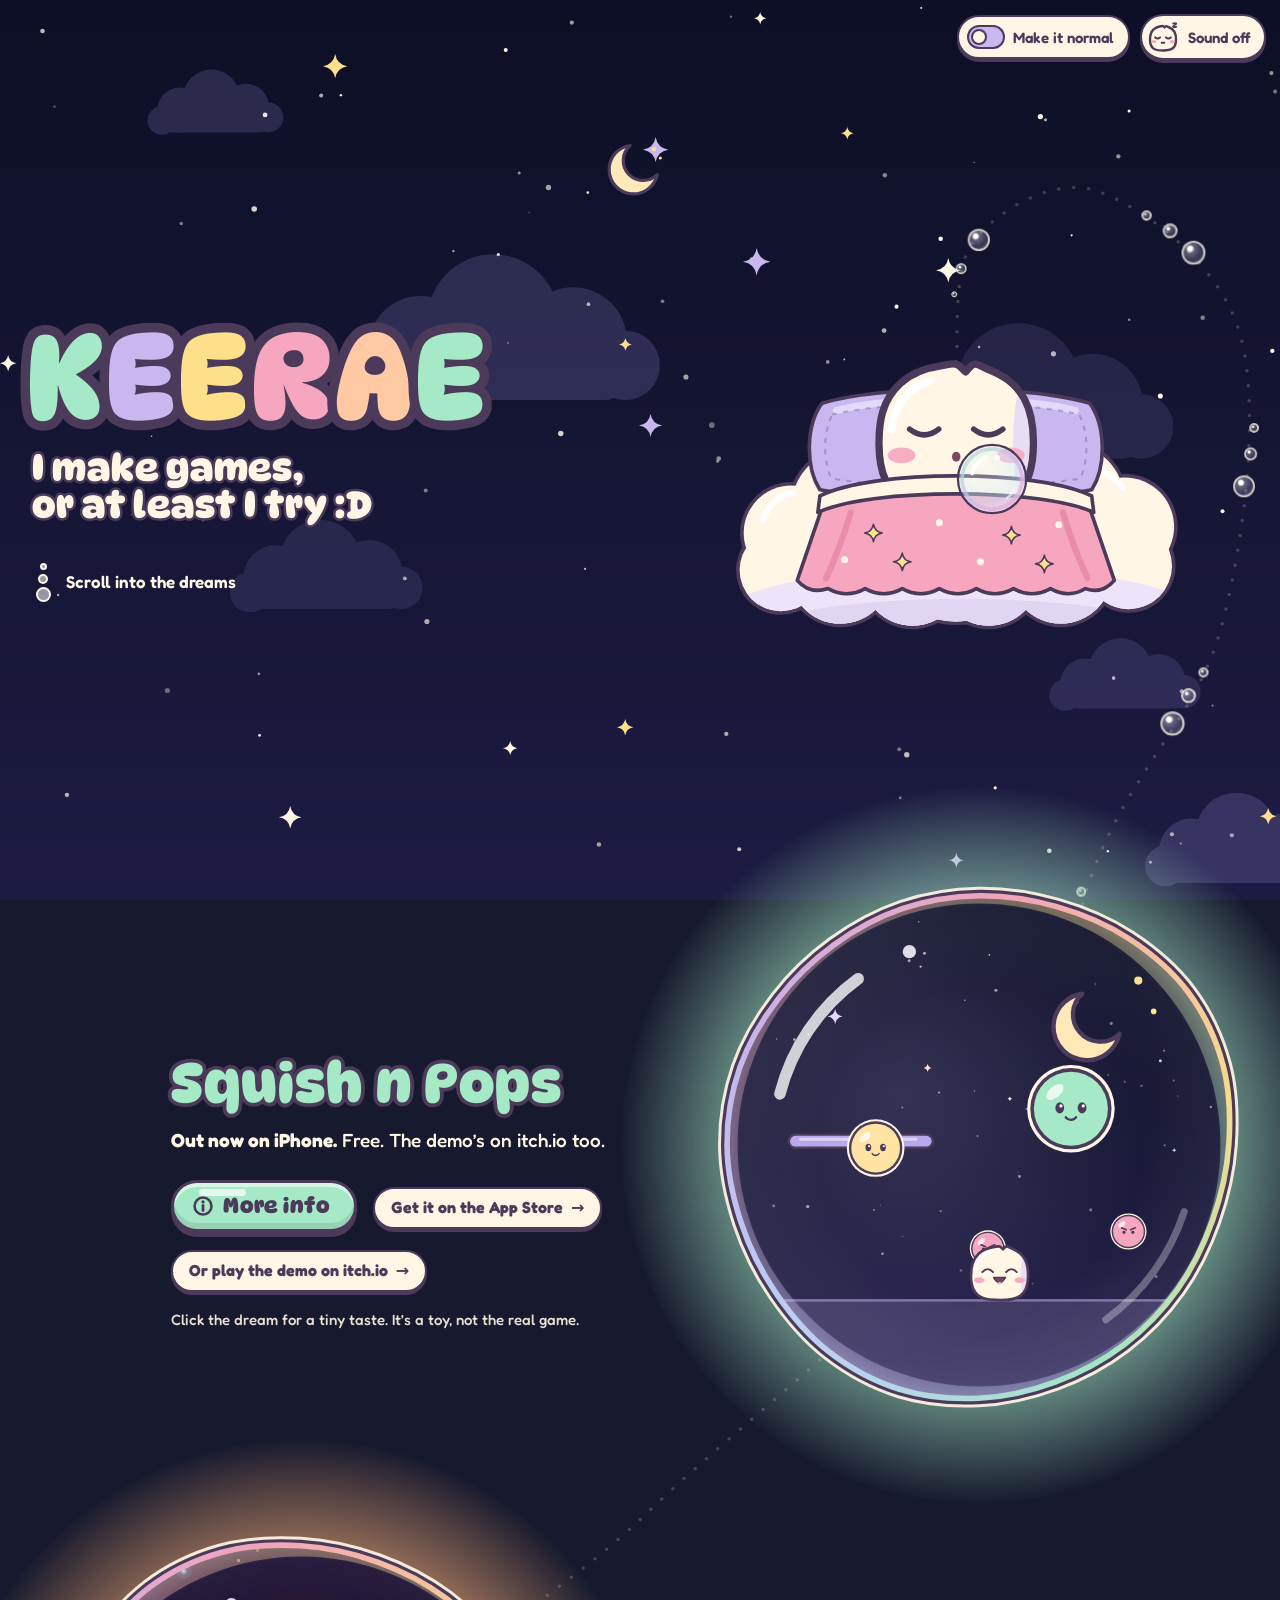
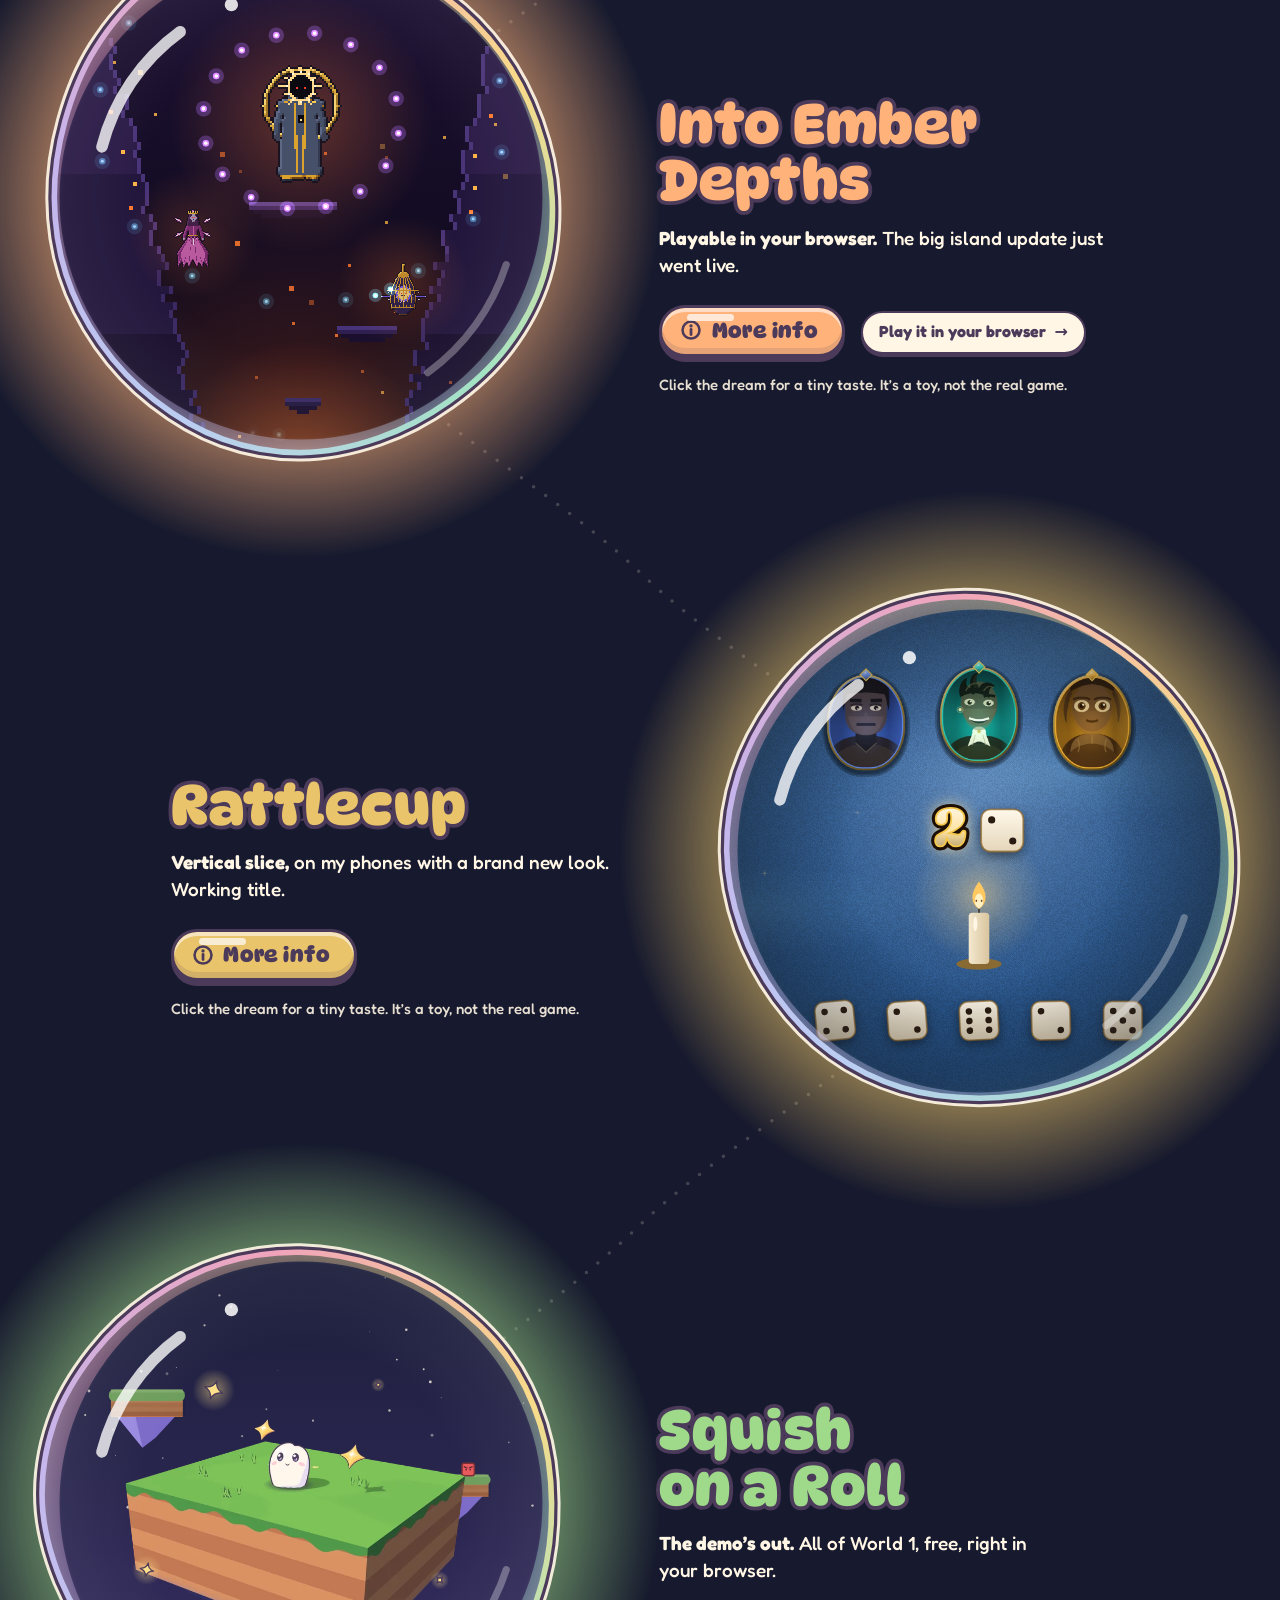
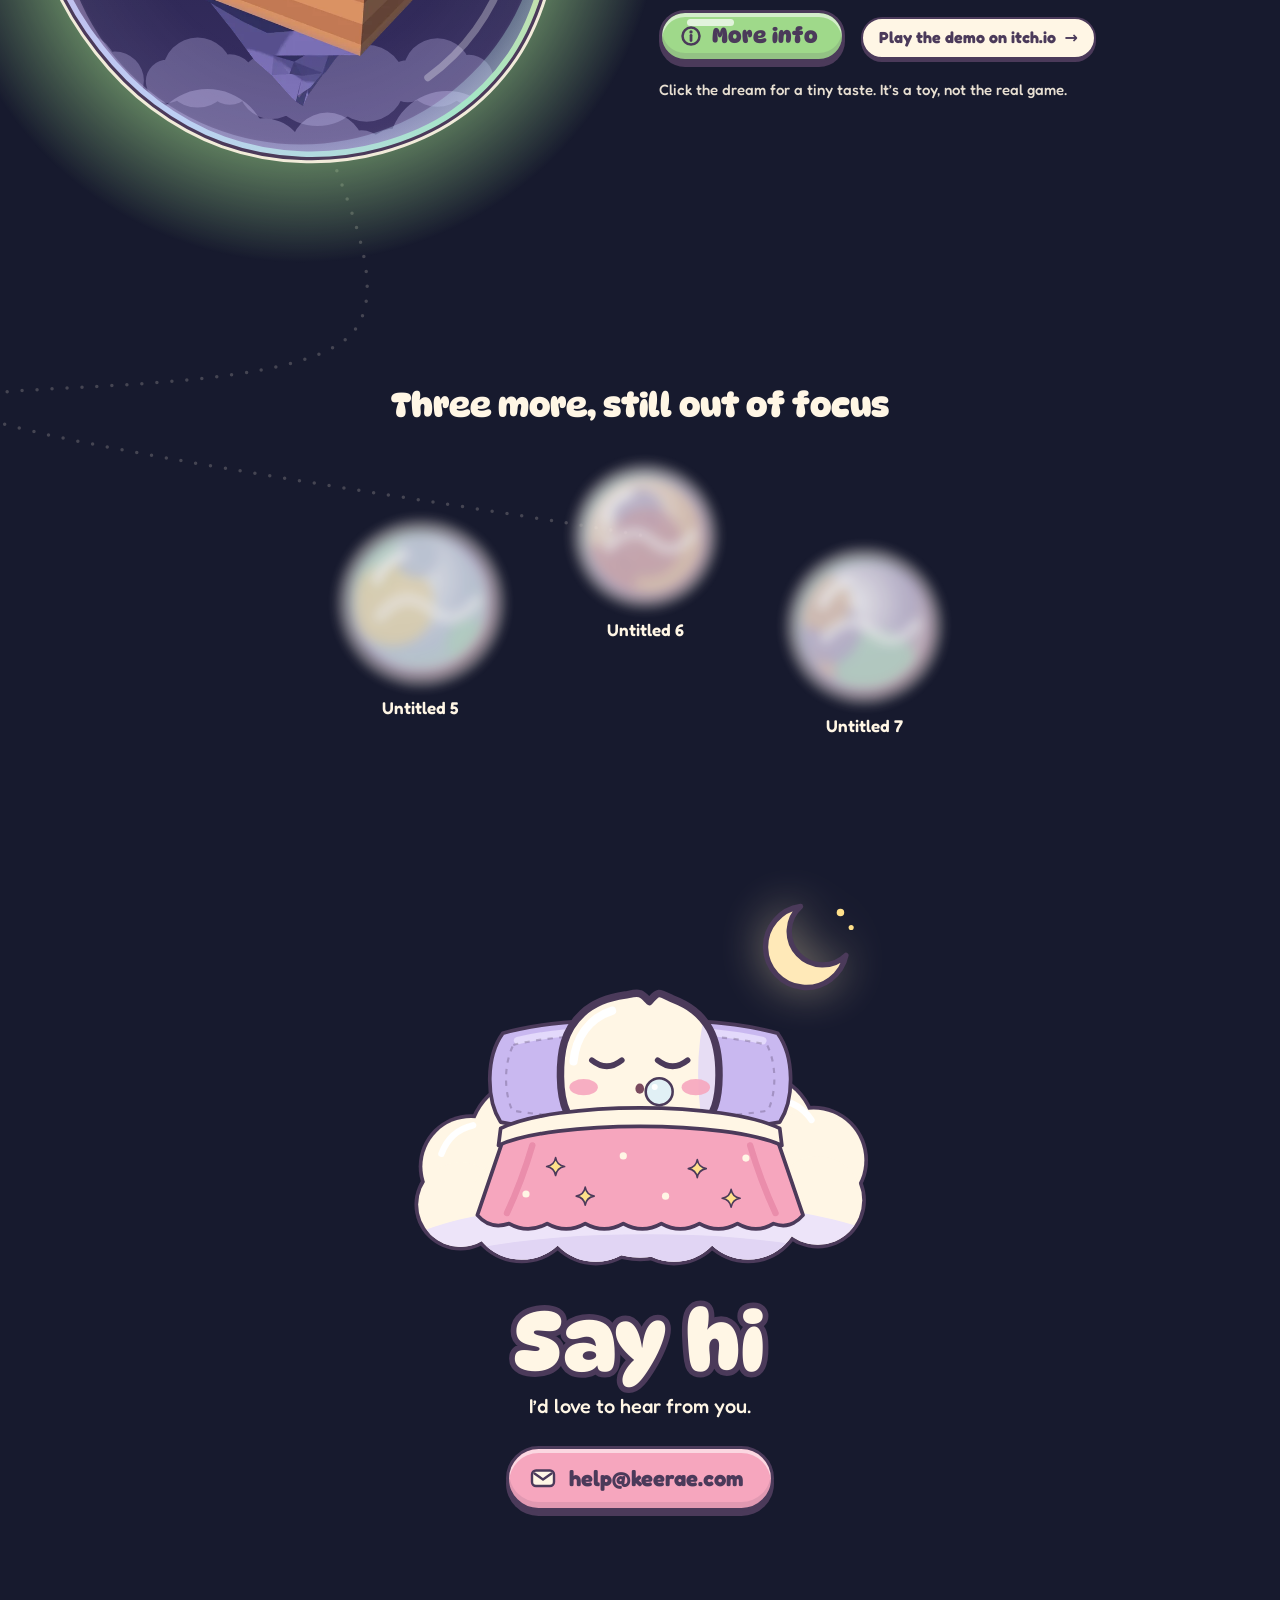
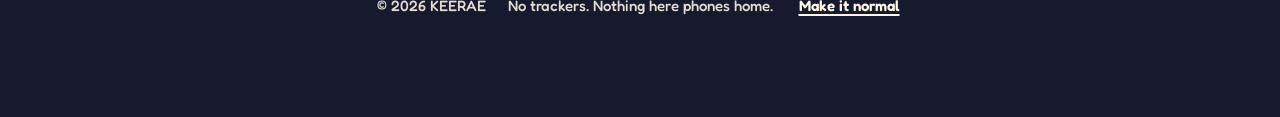
==== commit a39a5c95: "Contact address: help@keerae.com Co-Authored-By: Claude Opus 5.5 <noreply@anthropic.com> Claude-Sess" ====
--- a/index.html
+++ b/index.html
@@ -25,9 +25,9 @@
 <link rel="apple-touch-icon" href="apple-touch-icon.png?v=2">
 <link rel="preload" href="fonts/dynapuff.woff2" as="font" type="font/woff2" crossorigin>
 <link rel="preload" href="fonts/fredoka.woff2" as="font" type="font/woff2" crossorigin>
-<link rel="stylesheet" href="kit/kit.css?v=2026-11-03a">
-<script src="kit/kit.js?v=2026-11-03a"></script>
-<script src="kit/toys.js?v=2026-11-03a"></script>
+<link rel="stylesheet" href="kit/kit.css?v=2026-11-03b">
+<script src="kit/kit.js?v=2026-11-03b"></script>
+<script src="kit/toys.js?v=2026-11-03b"></script>
 <style>
 /* ===================================================================
    Dream Bubbles. Squish is asleep up top, and every game is a dream
@@ -376,7 +376,7 @@
     </div>
     <h2 class="k-puff hi-h" id="hi-h">Say hi</h2>
     <p class="hi-sub">I&rsquo;d love to hear from you.</p>
-    <a class="hi-mail" id="hi-mail" href="mailto:eric@keerae.com"><svg viewBox="0 0 28 28" aria-hidden="true" focusable="false"><rect x="3" y="6.5" width="22" height="15.5" rx="4" fill="#FFF6E5" stroke="#4B3A5A" stroke-width="2.4"/><path d="M5.5 9.5L14 15.5L22.5 9.5" fill="none" stroke="#4B3A5A" stroke-width="2.4" stroke-linecap="round" stroke-linejoin="round"/></svg><span id="hi-mail-t">eric@keerae.com</span></a>
+    <a class="hi-mail" id="hi-mail" href="mailto:help@keerae.com"><svg viewBox="0 0 28 28" aria-hidden="true" focusable="false"><rect x="3" y="6.5" width="22" height="15.5" rx="4" fill="#FFF6E5" stroke="#4B3A5A" stroke-width="2.4"/><path d="M5.5 9.5L14 15.5L22.5 9.5" fill="none" stroke="#4B3A5A" stroke-width="2.4" stroke-linecap="round" stroke-linejoin="round"/></svg><span id="hi-mail-t">help@keerae.com</span></a>
   </section>
 
   <footer class="foot">
@@ -406,7 +406,7 @@
           <li><a href="#n-rattlecup" style="--c:#E9C46A"><span class="dot"></span><span><span class="nm">Rattlecup</span><span class="kd">Liar&rsquo;s dice roguelike, iOS and Android</span></span><span class="k-chip">Vertical slice</span></a></li>
           <li><a href="#n-squish-on-a-roll" style="--c:#9FD98A"><span class="dot"></span><span><span class="nm">Squish on a Roll</span><span class="kd">3D tilt platformer, iOS and Android</span></span><span class="k-chip">Free demo</span></a></li>
         </ul>
-        <p style="margin-top:18px">Or skip all this and just say hi. <a href="mailto:eric@keerae.com">eric@keerae.com</a></p>
+        <p style="margin-top:18px">Or skip all this and just say hi. <a href="mailto:help@keerae.com">help@keerae.com</a></p>
       </div>
       <div class="n-squish" aria-hidden="false"></div>
     </section>
@@ -414,7 +414,7 @@
     <section class="n-game" id="n-squish" style="--c:#A6E9C6">
       <div class="n-head"><h2>Squish n Pops</h2><span class="n-st"><b>Out now on iPhone.</b> Free. The demo&rsquo;s on itch.io too.</span></div>
       <p>Hold your phone sideways. Tilt to steer, tap to fire. Every hit splits a bubble into two smaller ones, so a good shot basically hands you two new problems. Clear the screen and you&rsquo;re out.</p>
-      <div class="n-callout"><b>It&rsquo;s out on iPhone. Free.</b><p>All 400 levels, and an ad only ever plays if you pick one to keep going. 1.1 is waiting on Apple right now, and it&rsquo;s a big one. Got an Android phone? I need testers on Google Play for two weeks, so <a href="mailto:eric@keerae.com?subject=Android%20tester">email me</a> and I&rsquo;ll add you. Steam&rsquo;s coming soon. And the free ten-level demo still runs right in your browser <a href="https://misterdinguz.itch.io/squish-n-pops">on itch.io</a>.</p><a class="n-mail n-play" href="https://apps.apple.com/app/squish-n-pops/id6822392757">Get it on the App Store</a></div>
+      <div class="n-callout"><b>It&rsquo;s out on iPhone. Free.</b><p>All 400 levels, and an ad only ever plays if you pick one to keep going. 1.1 is waiting on Apple right now, and it&rsquo;s a big one. Got an Android phone? I need testers on Google Play for two weeks, so <a href="mailto:help@keerae.com?subject=Android%20tester">email me</a> and I&rsquo;ll add you. Steam&rsquo;s coming soon. And the free ten-level demo still runs right in your browser <a href="https://misterdinguz.itch.io/squish-n-pops">on itch.io</a>.</p><a class="n-mail n-play" href="https://apps.apple.com/app/squish-n-pops/id6822392757">Get it on the App Store</a></div>
       <div class="n-shots"><img src="img/squish-starfall.webp" width="1200" height="552" loading="lazy" alt="Squish n Pops level 25, STARFALL: a full moon over the mountains, two yellow bubbles and a crowd of small pink ones, and the marshmallow firing a wire of stars. Across the top, the score, COMBO x2, the level and the candy jar."></div>
       <p class="n-cap">This is STARFALL, the end of act one. Every pop spills candy into the jar up top. Fill it and you hit FEVER.</p>
       <div class="n-shots two"><img src="img/squish-fever.webp" width="800" height="370" loading="lazy" alt="FEVER: a rainbow wire shooting up through three yellow bubbles while confetti flies and the edges of the screen glow."><img src="img/squish-level-up.webp" width="800" height="370" loading="lazy" alt="LEVEL UP! over golden rays, with three stars for CLEAR, NO HITS and SHARP AIM, and a new wire trail unlocked."></div>
@@ -542,14 +542,14 @@
       <div>
         <h2>Say hi. I&rsquo;d love to hear from you.</h2>
         <p>Squish n Pops is out on iPhone, and Into Ember Depths is playable in your browser. The Squish n Pops and Squish on a Roll demos are both on itch.io. Got an Android phone? I need testers for Squish n Pops on Google Play, so just say so and I&rsquo;ll add you. Steam&rsquo;s coming soon. Want a heads up when things happen? Same deal. And if you only want to talk about any of this, that&rsquo;s just as good. I read everything that comes in.</p>
-        <a class="n-mail" href="mailto:eric@keerae.com">eric@keerae.com</a>
+        <a class="n-mail" href="mailto:help@keerae.com">help@keerae.com</a>
       </div>
       <div>
         <h3>Where all this will show up</h3>
         <a class="n-chan" href="https://apps.apple.com/app/squish-n-pops/id6822392757"><span>App Store</span><span>Live, with Squish n Pops</span></a>
         <a class="n-chan" href="https://misterdinguz.itch.io/"><span>itch.io</span><span>Live, with the Squish n Pops and Squish on a Roll demos</span></a>
         <a class="n-chan" href="https://emberdepths.keerae.com/"><span>emberdepths.keerae.com</span><span>Live, Into Ember Depths</span></a>
-        <a class="n-chan" href="mailto:eric@keerae.com?subject=Android%20tester"><span>Google Play</span><span>Testing now. Want in? Email me</span></a>
+        <a class="n-chan" href="mailto:help@keerae.com?subject=Android%20tester"><span>Google Play</span><span>Testing now. Want in? Email me</span></a>
         <div class="n-chan"><span>Steam</span><span>Coming soon</span></div>
         <div class="n-chan"><span>GitHub</span><span>Not yet live</span></div>
       </div>
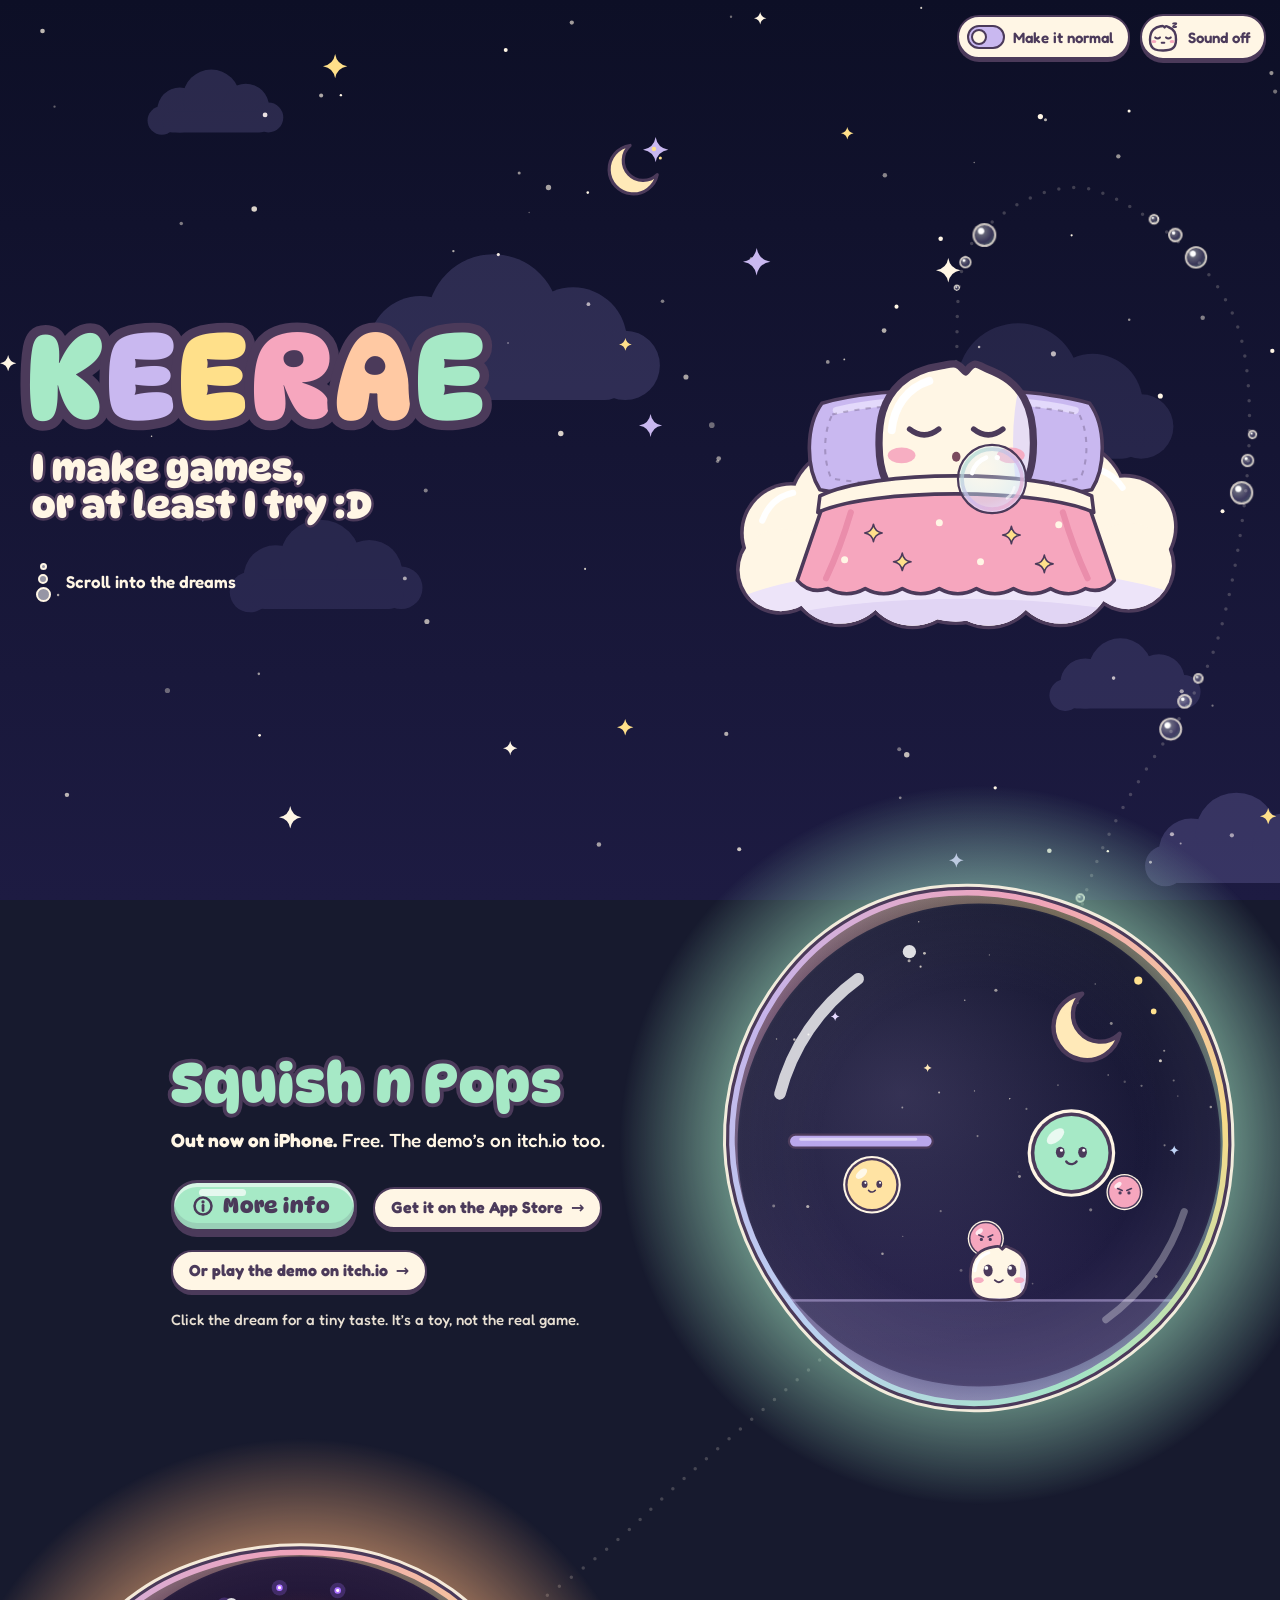
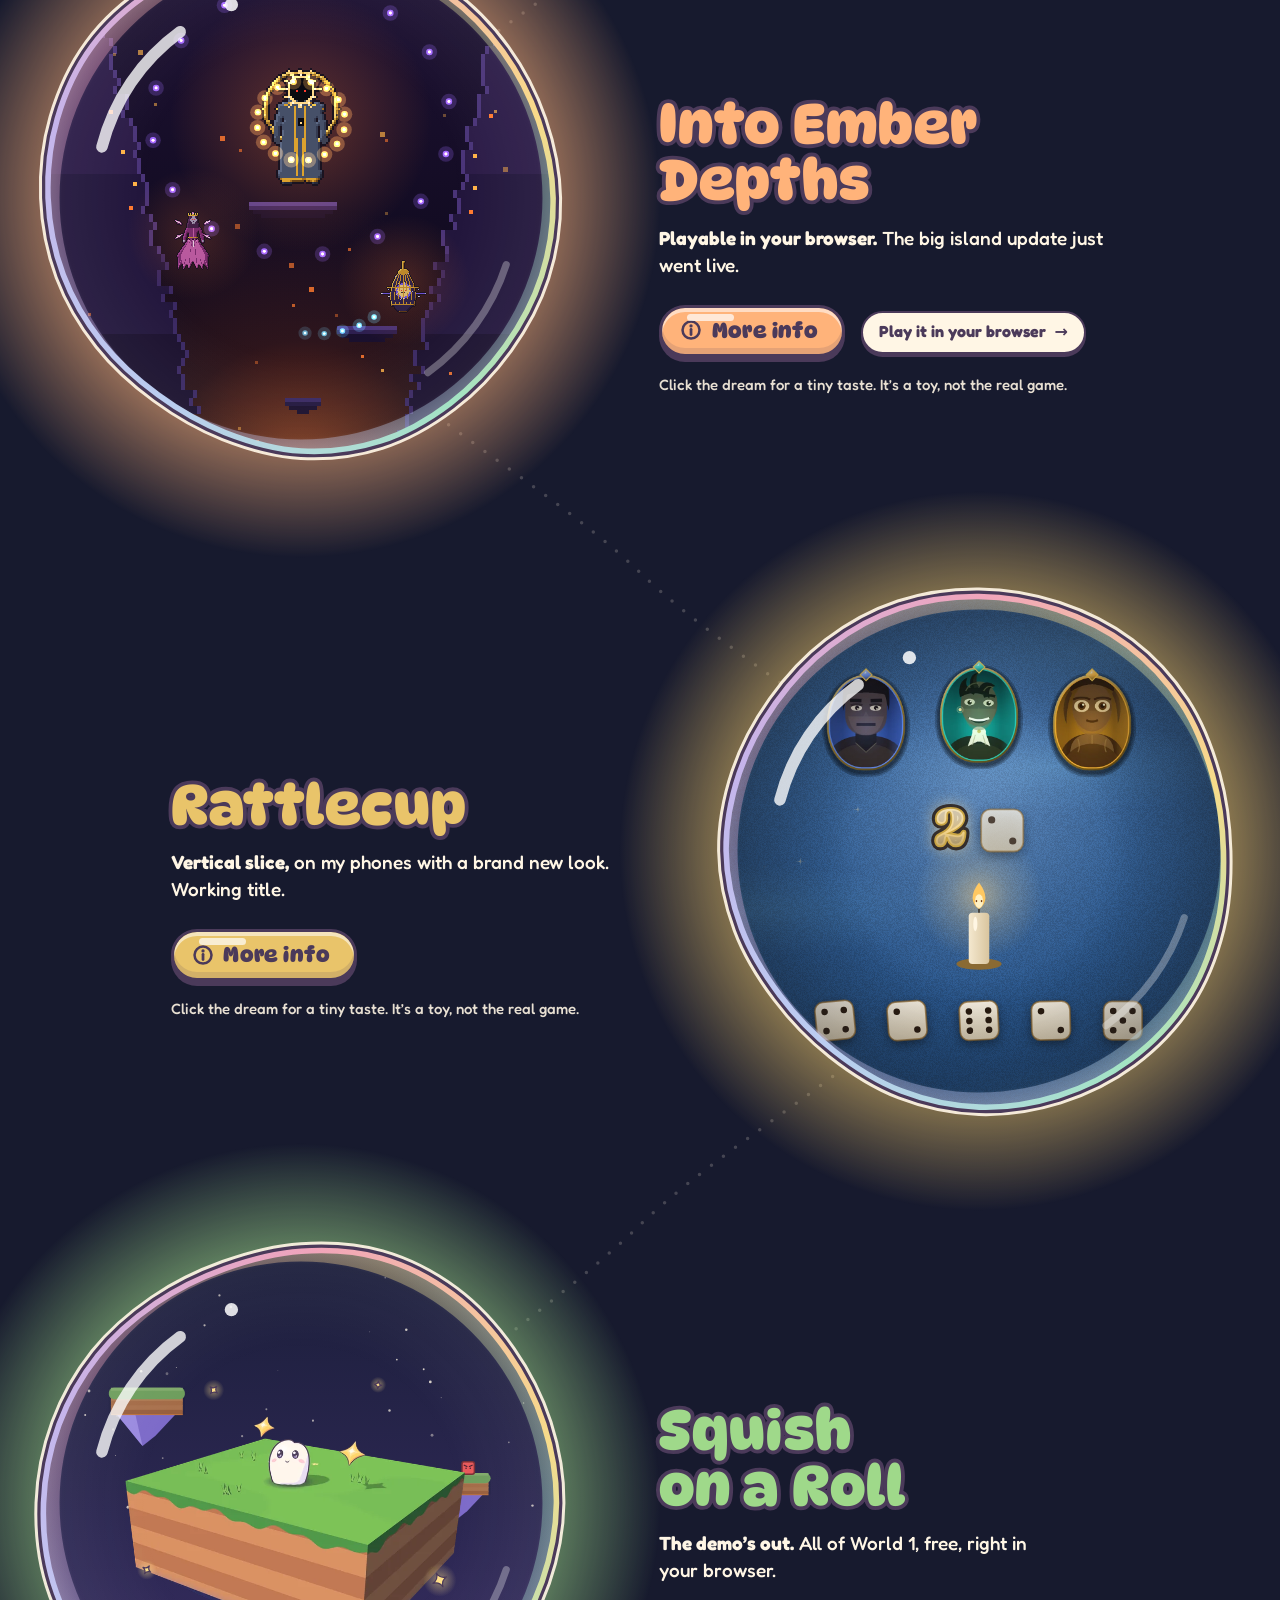
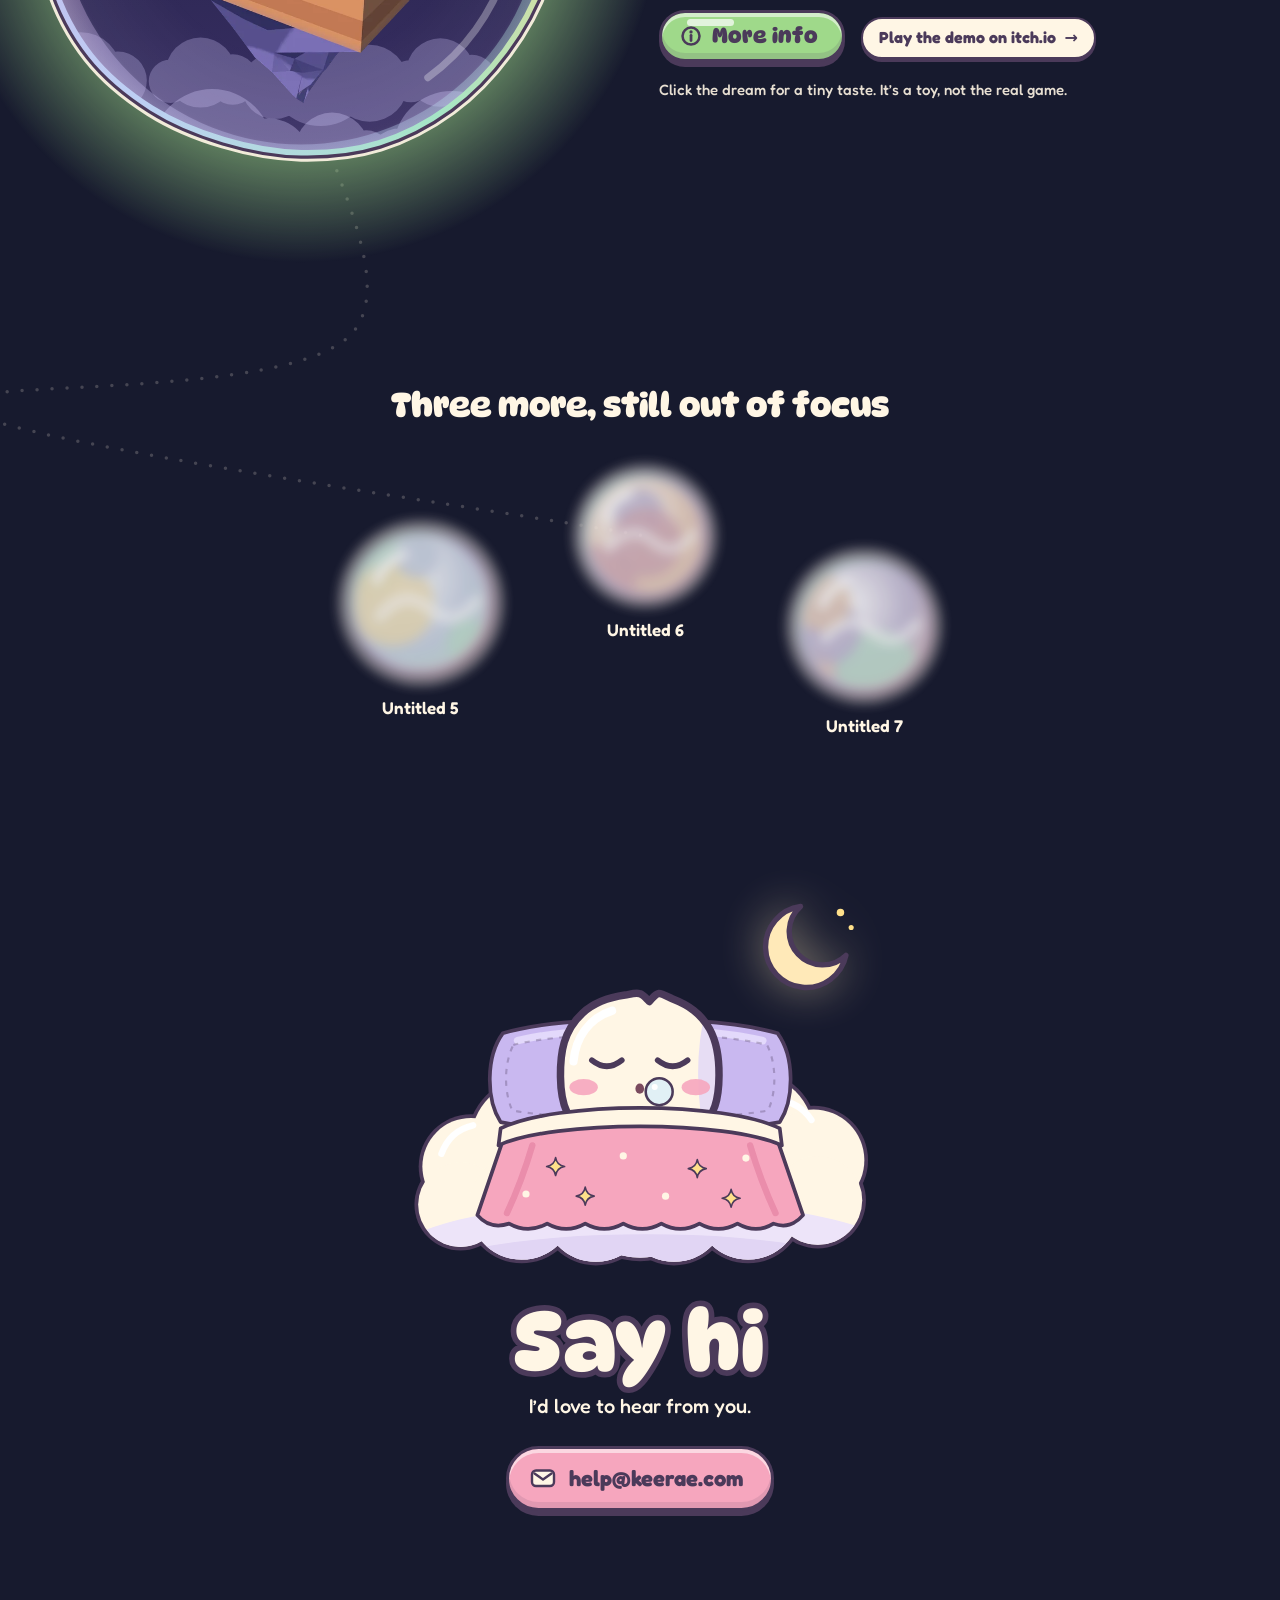
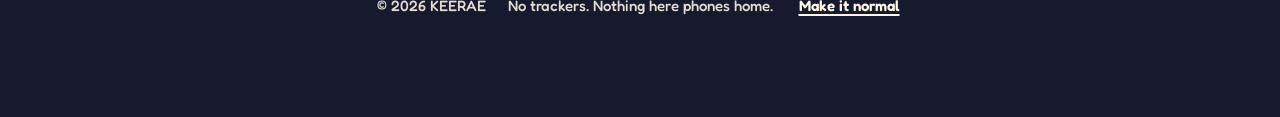
==== commit 3574219f: "Squish on a Roll: the 1.0 section (December 10 on iPhone, seven worlds), new frames The section stil" ====
--- a/index.html
+++ b/index.html
@@ -404,7 +404,7 @@
           <li><a href="#n-squish" style="--c:#A6E9C6"><span class="dot"></span><span><span class="nm">Squish n Pops</span><span class="kd">Bubble-splitting arcade, 400 levels</span></span><span class="k-chip">On iPhone</span></a></li>
           <li><a href="#n-ember" style="--c:#FFB37A"><span class="dot"></span><span><span class="nm">Into Ember Depths</span><span class="kd">Online bullet-hell action RPG</span></span><span class="k-chip">Playable in browser</span></a></li>
           <li><a href="#n-rattlecup" style="--c:#E9C46A"><span class="dot"></span><span><span class="nm">Rattlecup</span><span class="kd">Liar&rsquo;s dice roguelike, iOS and Android</span></span><span class="k-chip">Vertical slice</span></a></li>
-          <li><a href="#n-squish-on-a-roll" style="--c:#9FD98A"><span class="dot"></span><span><span class="nm">Squish on a Roll</span><span class="kd">3D tilt platformer, iOS and Android</span></span><span class="k-chip">Free demo</span></a></li>
+          <li><a href="#n-squish-on-a-roll" style="--c:#9FD98A"><span class="dot"></span><span><span class="nm">Squish on a Roll</span><span class="kd">3D tilt platformer, iOS and Android</span></span><span class="k-chip">Dec 10</span></a></li>
         </ul>
         <p style="margin-top:18px">Or skip all this and just say hi. <a href="mailto:help@keerae.com">help@keerae.com</a></p>
       </div>
@@ -484,22 +484,25 @@
 
     <span id="n-rollaway" style="display:block"></span><!-- the working title, so links from before the name still land on it -->
     <section class="n-game" id="n-squish-on-a-roll" style="--c:#9FD98A">
-      <div class="n-head"><h2>Squish on a Roll</h2><span class="n-st"><b>The demo&rsquo;s out.</b> All of World 1, free, right in your browser.</span></div>
-      <p>A physics-based 3D tilt platformer for phones. Tilt to roll, flick the phone upward to jump. Every stage has a clock that starts the moment you move, so it&rsquo;s basically a speedrun game now.</p>
-      <div class="n-callout"><b>The demo&rsquo;s out on itch.io. Free.</b><p>All of World 1. That&rsquo;s the tutorial, five stages and a special stage. On a phone you tilt it to roll and flick it to jump. On a computer it&rsquo;s the arrow keys and Space. Unlimited lives, so fall off as much as you want.</p><a class="n-mail n-play" href="https://misterdinguz.itch.io/squish-on-a-roll">Play it on itch.io</a></div>
-      <div class="n-shots"><img src="img/rollaway-play-1.webp" width="1200" height="675" loading="lazy" alt="Squish on a Roll, stage 4: the marshmallow rolling down a grassy lane between brick walls while a red hammer swings across it. The clock reads 0:08.10, with three hearts top left."></div>
-      <p class="n-cap">Real frames from the demo now. The clock splits at every checkpoint, and there&rsquo;s a ghost of your best run to race.</p>
-      <div class="n-shots two"><img src="img/rollaway-play-2.webp" width="800" height="450" loading="lazy" alt="Squish rolling across a floating island toward a checkpoint flag. The clock reads 0:05.61, and the split under it is 2.47 seconds behind the best run."><img src="img/rollaway-play-3.webp" width="800" height="450" loading="lazy" alt="WORLD CLEAR on the Special Stage: 0:27.76, NEW BEST!, two of three stars, and a note that the diamond is still out there."></div>
+      <div class="n-head"><h2>Squish on a Roll</h2><span class="n-st"><b>Coming to iPhone on December 10.</b> Free. Android after its test.</span></div>
+      <p>A 3D platformer you play with your whole phone. Tilt it to roll Squish, flick it upward to jump. Every stage has a clock that starts the moment you move, so a faster run is always one more try away.</p>
+      <div class="n-callout"><b>1.0 comes to the App Store on December 10. Free.</b><p>Seven worlds, 67 stages and seven bosses, with four moves to find along the way. There&rsquo;s a daily challenge, Mirror mode, and a story told in pictures with two endings. An ad only plays if you pick one to get lives back. Android follows once its two weeks of testing on Google Play are done. Until then, the World 1 demo is still free on itch.io.</p><a class="n-mail n-play" href="https://misterdinguz.itch.io/squish-on-a-roll">Play the demo on itch.io</a></div>
+      <div class="n-shots"><img src="img/rollaway-yeti-king.webp" width="1200" height="675" loading="lazy" alt="Squish on a Roll, the Yeti King&rsquo;s arena: Squish rolling across a frozen floor under a pink sky while the big white Yeti King stands by the far wall with stars spinning round his head. The clock reads 0:15.61, with three hearts top left and THE YETI KING at the bottom."></div>
+      <p class="n-cap">The Yeti King, at the top of Frosty Peaks. Every world ends with a boss, and each one plays by its own rules.</p>
+      <div class="n-shots two"><img src="img/rollaway-tiny-planets.webp" width="800" height="450" loading="lazy" alt="Squish on top of a tiny round planet ringed with orange spikes, with more little planets floating in a purple sky. The clock reads 0:21.36."><img src="img/rollaway-lantern-road.webp" width="800" height="450" loading="lazy" alt="Squish glowing on a dark stone road at night, lighting the tiles around him, with lanterns along the road and shadow critters waiting in the dark. The clock reads 0:10.81."></div>
       <div class="n-body">
         <div>
-          <p class="n-note">I reworked every stage around one fast line, and put a clock, splits and a ghost on top. World 2 just started. It&rsquo;s sand you slide on, quicksand you sink in and dust devils that throw you.</p>
-          <ul class="n-tags"><li>Godot 4.7</li><li>GDScript</li><li>iOS</li><li>Android</li><li>Web export</li><li>Device sensors</li></ul>
+          <p class="n-note">It grew from one world to seven this fall. Each world adds its own thing. Sand you slide on, tides, snow that makes you bigger, a castle that moves on the beat, walls that turn into floors, and a dark world where your own light shows the way. Every stage still has a clock, splits and a ghost of your best run.</p>
+          <p class="n-note">On iPhone there are 63 Game Center leaderboards, for the stages, the World Runs, the Remixes and the daily challenge.</p>
+          <ul class="n-tags"><li>Godot 4.7</li><li>GDScript</li><li>iOS</li><li>Android</li><li>Game Center</li><li>Device sensors</li></ul>
         </div>
         <dl>
-          <div><dt>Built</dt><dd>Core physics, lives and checkpoints, a goal with a star rating, and collectibles. Moving, rotating and crumbling platforms. Enemies, hazards and spawners.</dd></div>
-          <div><dt>World 1</dt><dd>The tutorial, five stages and a special stage. One hidden diamond in each.</dd></div>
+          <div><dt>Worlds</dt><dd>Seven, from Meadow Isles down to Below the Clouds. 67 stages, 12 of them secret.</dd></div>
+          <div><dt>Moves</dt><dd>Slam, Glide, Magnet and Glow. Each one opens paths in the worlds you already played.</dd></div>
+          <div><dt>Bosses</dt><dd>Seven, one at the end of every world.</dd></div>
           <div><dt>Speed</dt><dd>A clock from your first move, splits, a ghost of your best and stars for beating the times.</dd></div>
-          <div><dt>Next</dt><dd>World 2. The plan is seven worlds.</dd></div>
+          <div><dt>Daily</dt><dd>One stage and one twist a day, the same for everyone. Missed days wait in the calendar.</dd></div>
+          <div><dt>Next</dt><dd>The App Store on December 10, then Google Play once the test is done.</dd></div>
         </dl>
       </div>
     </section>
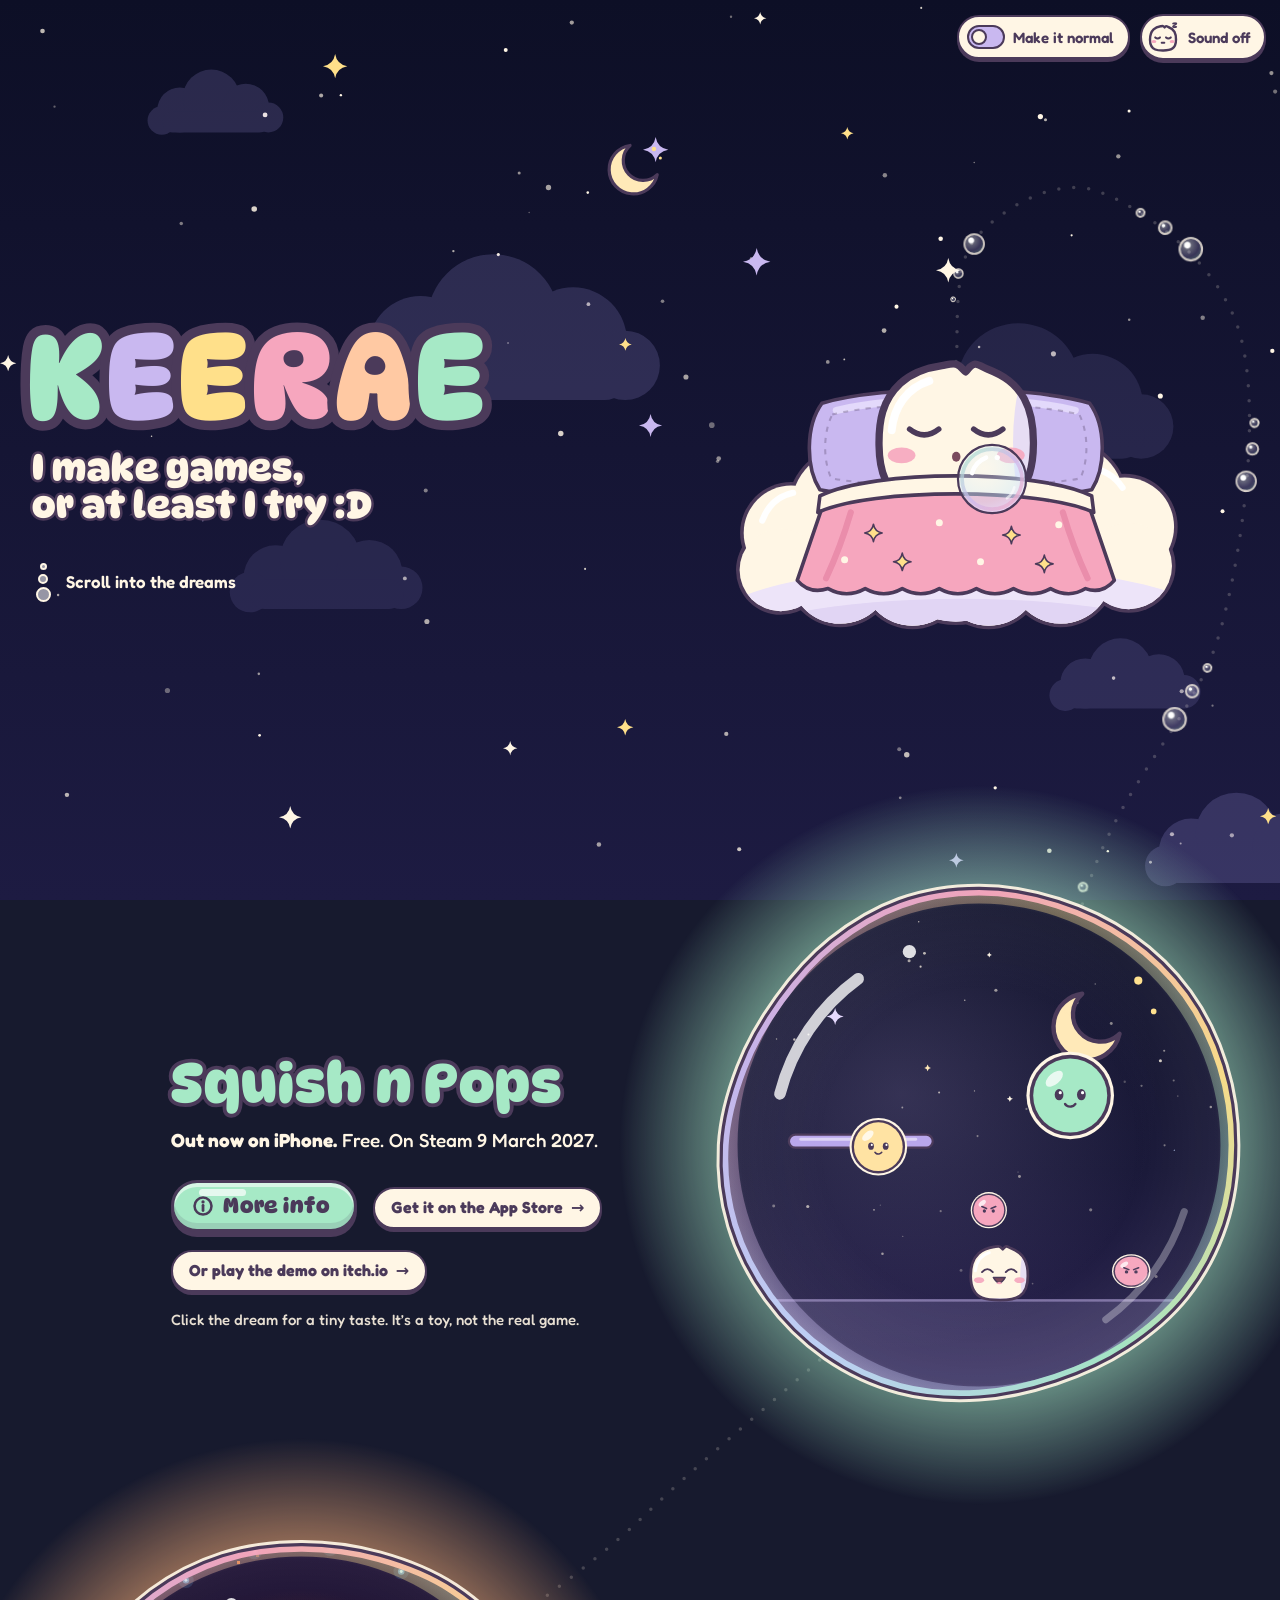
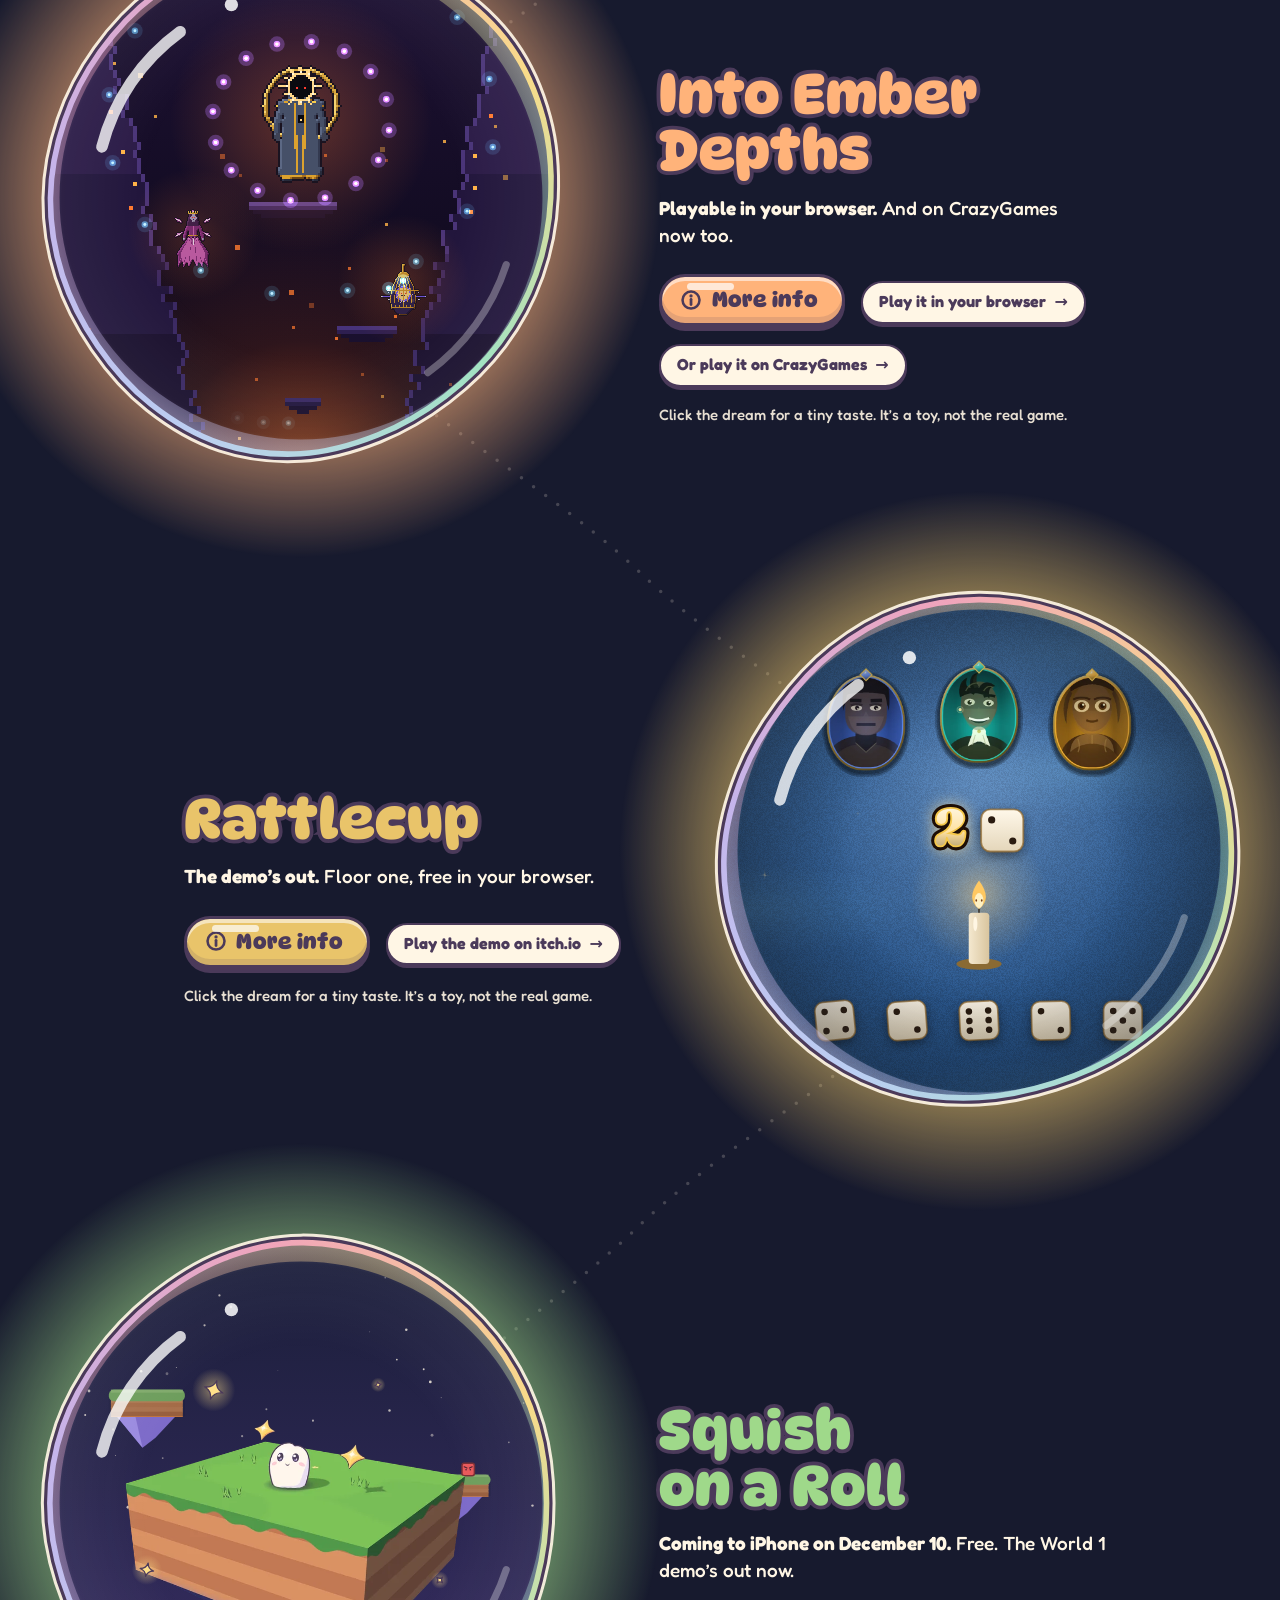
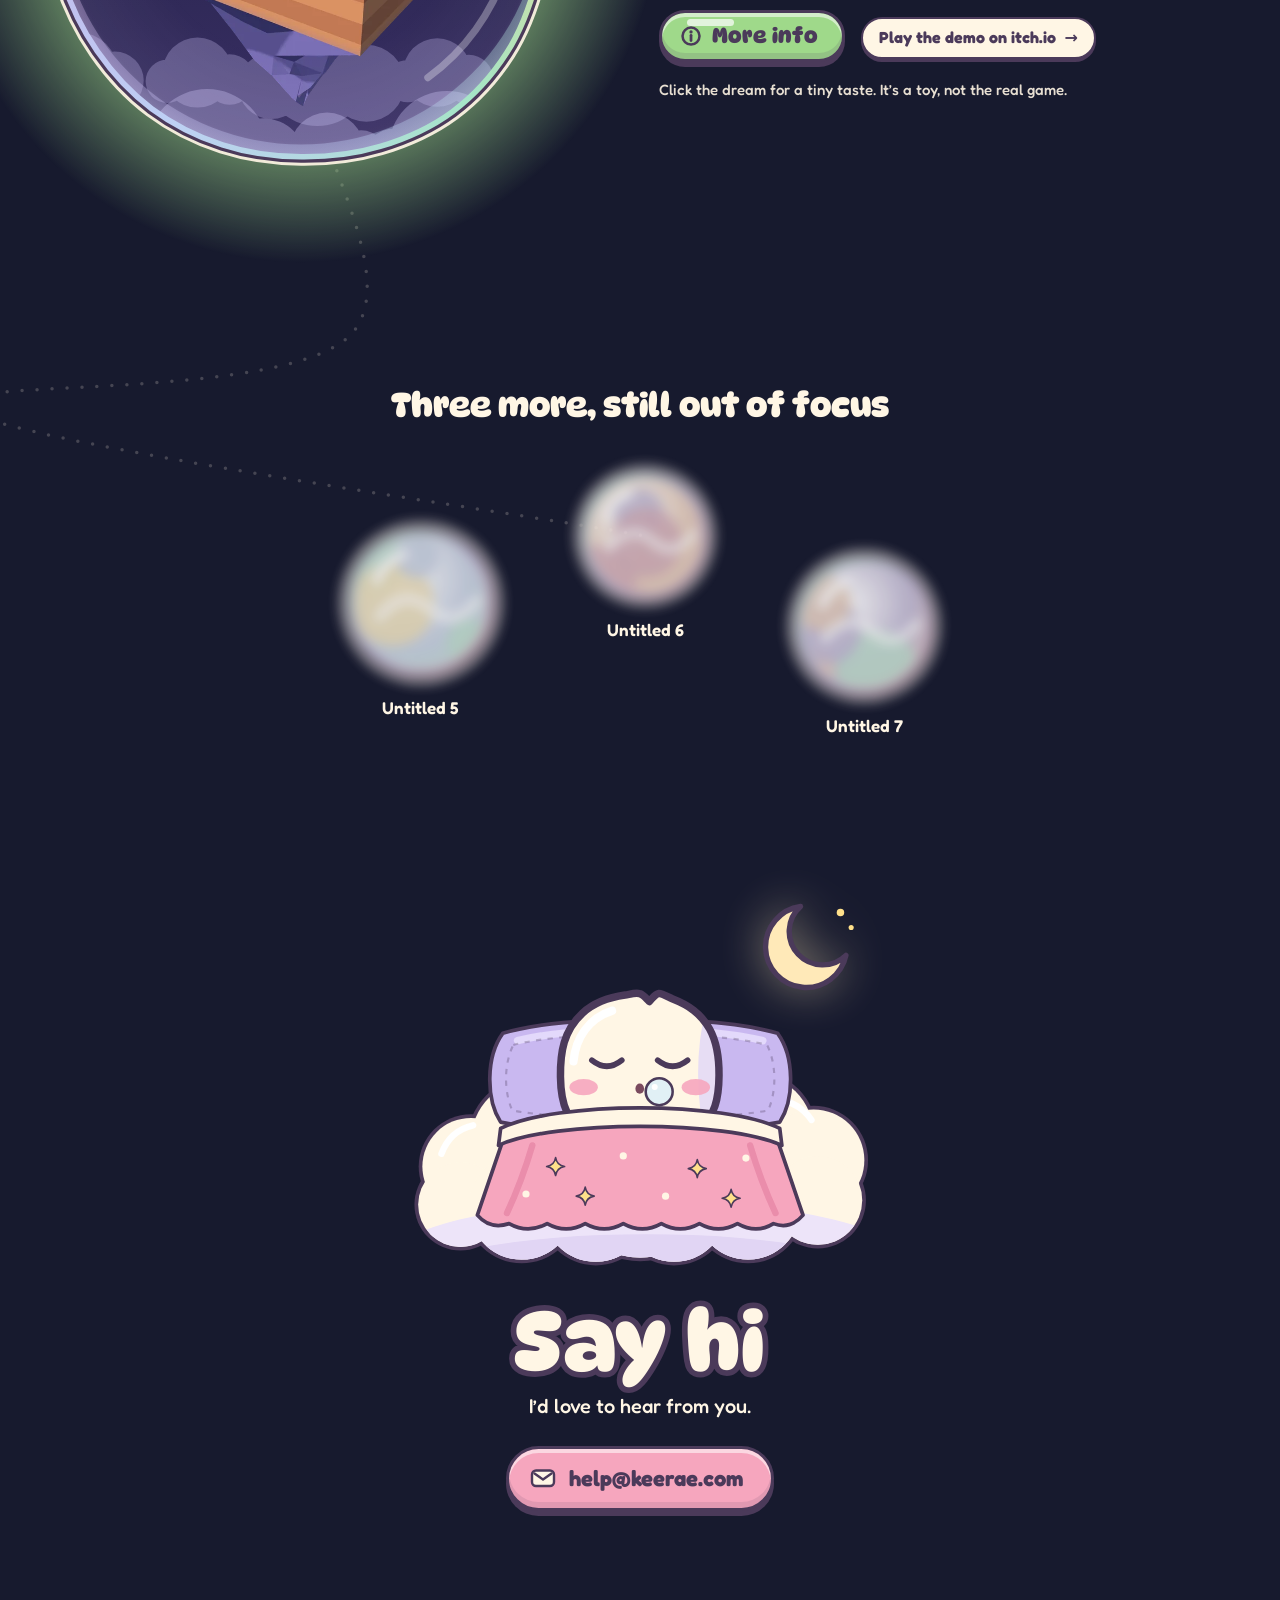
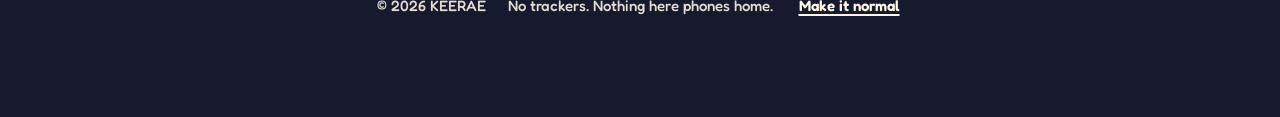
==== commit c1979fa1: "Catch up with the games: 17 November Squish n Pops: 1.2 is with Apple, with a note on what it adds, " ====
--- a/index.html
+++ b/index.html
@@ -25,9 +25,9 @@
 <link rel="apple-touch-icon" href="apple-touch-icon.png?v=2">
 <link rel="preload" href="fonts/dynapuff.woff2" as="font" type="font/woff2" crossorigin>
 <link rel="preload" href="fonts/fredoka.woff2" as="font" type="font/woff2" crossorigin>
-<link rel="stylesheet" href="kit/kit.css?v=2026-11-03b">
-<script src="kit/kit.js?v=2026-11-03b"></script>
-<script src="kit/toys.js?v=2026-11-03b"></script>
+<link rel="stylesheet" href="kit/kit.css?v=2026-11-17a">
+<script src="kit/kit.js?v=2026-11-17a"></script>
+<script src="kit/toys.js?v=2026-11-17a"></script>
 <style>
 /* ===================================================================
    Dream Bubbles. Squish is asleep up top, and every game is a dream
@@ -398,12 +398,12 @@
     <section class="n-hero">
       <div>
         <h1>I make games, or at least I try :D</h1>
-        <p>Seven of them going at once right now, on phones and desktops and in a browser. Four are far enough along that I&rsquo;m happy to put them in front of you, and one of those is out on iPhone now. The other three really aren&rsquo;t, so I left them out.</p>
+        <p>Seven of them going at once right now, on phones and desktops and in a browser. Four are far enough along that I&rsquo;m happy to put them in front of you, and one of those is out on iPhone now, with another coming on December 10. The other three really aren&rsquo;t, so I left them out.</p>
         <p>The bubble game and the bullet hell look nothing like each other, and that&rsquo;s deliberate. I&rsquo;d rather each game just look like itself.</p>
         <ul class="n-index">
           <li><a href="#n-squish" style="--c:#A6E9C6"><span class="dot"></span><span><span class="nm">Squish n Pops</span><span class="kd">Bubble-splitting arcade, 400 levels</span></span><span class="k-chip">On iPhone</span></a></li>
           <li><a href="#n-ember" style="--c:#FFB37A"><span class="dot"></span><span><span class="nm">Into Ember Depths</span><span class="kd">Online bullet-hell action RPG</span></span><span class="k-chip">Playable in browser</span></a></li>
-          <li><a href="#n-rattlecup" style="--c:#E9C46A"><span class="dot"></span><span><span class="nm">Rattlecup</span><span class="kd">Liar&rsquo;s dice roguelike, iOS and Android</span></span><span class="k-chip">Vertical slice</span></a></li>
+          <li><a href="#n-rattlecup" style="--c:#E9C46A"><span class="dot"></span><span><span class="nm">Rattlecup</span><span class="kd">Liar&rsquo;s dice roguelike, phones and Steam</span></span><span class="k-chip">Free demo</span></a></li>
           <li><a href="#n-squish-on-a-roll" style="--c:#9FD98A"><span class="dot"></span><span><span class="nm">Squish on a Roll</span><span class="kd">3D tilt platformer, iOS and Android</span></span><span class="k-chip">Dec 10</span></a></li>
         </ul>
         <p style="margin-top:18px">Or skip all this and just say hi. <a href="mailto:help@keerae.com">help@keerae.com</a></p>
@@ -412,9 +412,9 @@
     </section>
 
     <section class="n-game" id="n-squish" style="--c:#A6E9C6">
-      <div class="n-head"><h2>Squish n Pops</h2><span class="n-st"><b>Out now on iPhone.</b> Free. The demo&rsquo;s on itch.io too.</span></div>
+      <div class="n-head"><h2>Squish n Pops</h2><span class="n-st"><b>Out now on iPhone.</b> Free. Coming to Steam on 9 March 2027.</span></div>
       <p>Hold your phone sideways. Tilt to steer, tap to fire. Every hit splits a bubble into two smaller ones, so a good shot basically hands you two new problems. Clear the screen and you&rsquo;re out.</p>
-      <div class="n-callout"><b>It&rsquo;s out on iPhone. Free.</b><p>All 400 levels, and an ad only ever plays if you pick one to keep going. 1.1 is waiting on Apple right now, and it&rsquo;s a big one. Got an Android phone? I need testers on Google Play for two weeks, so <a href="mailto:help@keerae.com?subject=Android%20tester">email me</a> and I&rsquo;ll add you. Steam&rsquo;s coming soon. And the free ten-level demo still runs right in your browser <a href="https://misterdinguz.itch.io/squish-n-pops">on itch.io</a>.</p><a class="n-mail n-play" href="https://apps.apple.com/app/squish-n-pops/id6822392757">Get it on the App Store</a></div>
+      <div class="n-callout"><b>It&rsquo;s out on iPhone. Free.</b><p>All 400 levels, and an ad only ever plays if you pick one to keep going. 1.2 is with Apple right now, and it&rsquo;s the biggest update yet. Got an Android phone? I need testers on Google Play for two weeks, so <a href="mailto:help@keerae.com?subject=Android%20tester">email me</a> and I&rsquo;ll add you. It&rsquo;s coming to Steam on 9 March 2027. And the free ten-level demo still runs right in your browser <a href="https://misterdinguz.itch.io/squish-n-pops">on itch.io</a>, with the SHOP, GOALS and the new modes already in it.</p><a class="n-mail n-play" href="https://apps.apple.com/app/squish-n-pops/id6822392757">Get it on the App Store</a></div>
       <div class="n-shots"><img src="img/squish-starfall.webp" width="1200" height="552" loading="lazy" alt="Squish n Pops level 25, STARFALL: a full moon over the mountains, two yellow bubbles and a crowd of small pink ones, and the marshmallow firing a wire of stars. Across the top, the score, COMBO x2, the level and the candy jar."></div>
       <p class="n-cap">This is STARFALL, the end of act one. Every pop spills candy into the jar up top. Fill it and you hit FEVER.</p>
       <div class="n-shots two"><img src="img/squish-fever.webp" width="800" height="370" loading="lazy" alt="FEVER: a rainbow wire shooting up through three yellow bubbles while confetti flies and the edges of the screen glow."><img src="img/squish-level-up.webp" width="800" height="370" loading="lazy" alt="LEVEL UP! over golden rays, with three stars for CLEAR, NO HITS and SHARP AIM, and a new wire trail unlocked."></div>
@@ -422,6 +422,7 @@
         <div>
           <p class="n-note">Nothing in this game ever speeds up. A bubble in level 200 moves at exactly the same speed as one in level 1, and each size always bounces back to the same height. All the difficulty is in how many there are, what they do, when they show up and how the room is shaped.</p>
           <p class="n-note">Last month I went all in on making every pop feel good. Combos get called out from NICE! all the way up to SQUISHTACULAR!, and every clear gives you stars and XP that unlock new looks. If that&rsquo;s too much, Relaxation mode in Settings takes it all back out.</p>
+          <p class="n-note">1.2 is the big one. PLAY opens a map of all 400 levels, the candy you earn buys new flavours, hats and faces in the SHOP, and GOALS has missions, a stamp card and a bubble book. There&rsquo;s a daily level with a twist and ENDLESS waves, every act ends with a boss that has its own music, and a new move called SQUISH flattens your mallow so a low bubble sails right over.</p>
           <ul class="n-tags"><li>TypeScript</li><li>Phaser 3</li><li>Vite</li><li>Arcade Physics</li><li>Capacitor</li><li>Electron</li><li>Vitest</li></ul>
         </div>
         <dl>
@@ -429,21 +430,22 @@
           <div><dt>Vocabulary</dt><dd>Nineteen bubble traits, and they start stacking in the late acts. Plus eight powerups.</dd></div>
           <div><dt>Controls</dt><dd>Tilt, touch or keyboard. Whatever angle you&rsquo;re holding it at when you start becomes neutral, so you can play lying down.</dd></div>
           <div><dt>Co-op</dt><dd>Two phones over local Wi-Fi. Shared field, separate scores and lives.</dd></div>
-          <div><dt>Looks</dt><dd>8 pop colors, 7 wire trails and 7 menu skies to unlock as you level up. Just looks, nothing to buy.</dd></div>
-          <div><dt>Next</dt><dd>1.1 on iPhone, then Android once the testers are in, then Steam.</dd></div>
+          <div><dt>Looks</dt><dd>Pop colors, wire trails and menu skies to unlock as you level up. In 1.2 the SHOP adds flavours, hats and faces, bought with candy you earn.</dd></div>
+          <div><dt>Next</dt><dd>1.2 on iPhone, Android once the testers are in, and Steam on 9 March 2027.</dd></div>
         </dl>
       </div>
     </section>
 
     <section class="n-game" id="n-ember" style="--c:#FFB37A">
-      <div class="n-head"><h2>Into Ember Depths</h2><span class="n-st"><b>Playable in your browser.</b> The big island update just went live.</span></div>
+      <div class="n-head"><h2>Into Ember Depths</h2><span class="n-st"><b>Playable in your browser.</b> Two big updates this month.</span></div>
       <p>An online bullet-hell action RPG on an island. The coast is easy, and it gets harder the higher you climb toward the volcano in the middle. Play the island long enough and four Titans wake up. Win the finale and the volcano opens the way down into the Descent, which doesn&rsquo;t end.</p>
-      <div class="n-callout"><b>It&rsquo;s playable in your browser now.</b><p>Still in development, so expect it to change as I go. Browser players and desktop players share the same server.</p><a class="n-mail n-play" href="https://emberdepths.keerae.com/">Play it in your browser</a></div>
+      <div class="n-callout"><b>It&rsquo;s playable in your browser now.</b><p>Still in development, so expect it to change as I go. It&rsquo;s on <a href="https://www.crazygames.com/game/into-ember-depths">CrazyGames</a> now too, and it&rsquo;s all one server, so everybody plays together wherever they start.</p><a class="n-mail n-play" href="https://emberdepths.keerae.com/">Play it in your browser</a></div>
       <div class="n-shots pix"><img src="img/ember-bosses.png" width="632" height="481" loading="lazy" alt="All forty boss sprites from Into Ember Depths in five rows, each one its own pixel-art design, from a shipwreck on crab legs up top to four towering Titans in the second row."></div>
-      <p class="n-cap">Every boss in the game. Up top, the island&rsquo;s seven. Then the four Titans, the Burning Monolith and the Walking Mountain&rsquo;s heart. Then the seven dungeon bosses, and twenty down in the Descent. All of them redrawn last week at twice the size. Not a single palette swap.</p>
+      <p class="n-cap">Every boss in the game. Up top, the island&rsquo;s seven. Then the four Titans, the Burning Monolith and the Walking Mountain&rsquo;s heart. Then the seven dungeon bosses, and twenty down in the Descent. All of them redrawn this fall at twice the size. Not a single palette swap.</p>
       <div class="n-body">
         <div>
-          <p class="n-note">Pretty much everything got redone in the last two weeks. The rings are gone, so now it&rsquo;s one island with rivers, lava, roads and waystones. Every region has its own foes, and every attack has a tell before it lands. There are live events like the Ember Tide and a mountain that walks, a dash and an ultimate for every class, and a town full of villagers who remember you.</p>
+          <p class="n-note">Pretty much everything got redone in October. The rings are gone, so now it&rsquo;s one island with rivers, lava, roads and waystones. Every region has its own foes, and every attack has a tell before it lands. There are live events like the Ember Tide and a mountain that walks, a dash and an ultimate for every class, and a town full of villagers who remember you.</p>
+          <p class="n-note">Then November brought two more updates. There&rsquo;s a new opening, a last stand in the Caldera and then a walk up the shore to town. Every hero gets chapters, vows and feats that pay titles. Odval&rsquo;s Forge melts down, rerolls and even engraves your gear. You get your own room in the Lantern, with stones for your fallen heroes and trophies from your bosses, and other players can drop by. And you can plug in a controller now.</p>
           <ul class="n-tags"><li>Electron</li><li>Node.js</li><li>Canvas2D</li><li>ES modules</li><li>WebSockets</li><li>No build step</li></ul>
         </div>
         <dl>
@@ -457,27 +459,31 @@
     </section>
 
     <section class="n-game" id="n-rattlecup" style="--c:#E9C46A">
-      <div class="n-head"><h2>Rattlecup</h2><span class="n-st"><b>Vertical slice,</b> on my phones with a brand new look. Working title.</span></div>
+      <div class="n-head"><h2>Rattlecup</h2><span class="n-st"><b>The demo&rsquo;s out.</b> Free in your browser. The full game is headed for iPhone, Android and Steam.</span></div>
       <p>A liar&rsquo;s dice roguelike. One rule does all the heavy lifting here. Are they telling the truth, or do I call them a liar? That question carries a whole run. Three floors of a crooked gambling house, your dice are your build, and every claim that misses gets paid out of your own health.</p>
+      <div class="n-callout"><b>The demo&rsquo;s out on itch.io. Free.</b><p>All of floor one, with all four characters, right in your browser. The name&rsquo;s final now too. The full game is headed for iPhone, Android and Steam.</p><a class="n-mail n-play" href="https://misterdinguz.itch.io/rattlecup">Play the demo on itch.io</a></div>
       <div class="n-shots four">
-        <img src="img/rattlecup-menu.webp" width="390" height="844" loading="lazy" alt="Rattlecup title screen: the Peacock in a gilt frame over sapphire velvet, two dice and a candle above the RATTLECUP wordmark, with NEW RUN, QUICK GAME and MULTIPLAYER below.">
-        <img src="img/rattlecup-table.webp" width="390" height="844" loading="lazy" alt="Rattlecup table: the Rock, the Peacock and the Owl in gilt frames over emerald velvet, five bone dice and the bid console with BID and LIAR.">
-        <img src="img/rattlecup-claim.webp" width="390" height="844" loading="lazy" alt="Rattlecup: your bid hangs in gold over the table. A candle for you, then one five, with a little wild die beside it.">
-        <img src="img/rattlecup-strongbox.webp" width="390" height="844" loading="lazy" alt="Rattlecup&rsquo;s gold strongbox bursting open in rainbow rays, six pieces fanned out above it under the words AND THERE&rsquo;S MORE!">
+        <img src="img/rattlecup-door.webp" width="390" height="847" loading="lazy" alt="Rattlecup&rsquo;s door: a face in a gold frame over navy velvet, two dice and a candle, the RATTLECUP wordmark, and NEW RUN, SEEDED RUN and MULTIPLAYER, with today&rsquo;s run at the bottom.">
+        <img src="img/rattlecup-who.webp" width="390" height="847" loading="lazy" alt="Choosing who you play: the Gambler, luck and rerolls, who starts with Rabbit&rsquo;s Foot and a bag of ten dice, at House Edge 0, with the other three characters along the bottom.">
+        <img src="img/rattlecup-bid.webp" width="390" height="847" loading="lazy" alt="A table on floor one: the Rock and the Mouse in their frames, the Mouse bidding three fives, your five dice, and the console set to bid four twos, with LIAR beside it.">
+        <img src="img/rattlecup-call.webp" width="390" height="847" loading="lazy" alt="The call: you bid four twos, the Rock called LIAR and every cup is up. Four twos on the table, YOU WERE RIGHT, and the Rock loses 3 health.">
       </div>
-      <p class="n-cap">The new look is called The Vault. Velvet, gems and gold, and the whole room heats up as the bids climb. Red still pretty much just means damage or the call.</p>
+      <p class="n-cap">Pretty much every screen got redrawn this month. That&rsquo;s the door, picking who you play, a table on floor one, and what happens when the Rock calls you a liar and you weren&rsquo;t lying.</p>
       <div class="n-body">
         <div>
           <p class="n-note">Special dice and charms run on one effect system. Tricks and table modifiers are basically just data. So a new item is usually a line in a file, not new code. The smarter opponents read a public tell ledger and price you into it, which is still my favourite thing in there.</p>
+          <p class="n-note">There are four characters now. The Gambler, the Liar, the Reader and the Collector each start with a charm and a bag of ten dice of their own, and each one has ten levels of House Edge to beat, every level a new rule against you. There&rsquo;s a run of the day too, the same one for everybody.</p>
           <p class="n-note">And it got loud. Every bid slams down, LIAR! hits like a door, and the boxes burst open in rainbows and confetti. There&rsquo;s a full set of sound and music now too.</p>
           <ul class="n-tags"><li>Godot 4.7</li><li>GDScript</li><li>Deterministic core</li><li>Headless test suite</li></ul>
         </div>
         <dl>
-          <div><dt>Run</dt><dd>Three floors of tables, elites, corridor choices, a shop and events.</dd></div>
+          <div><dt>Run</dt><dd>Three floors, each one a map of tables, tough tables, events, the Shop, rests and boxes, then the floor&rsquo;s boss.</dd></div>
+          <div><dt>Characters</dt><dd>Four, each with ten levels of House Edge.</dd></div>
+          <div><dt>Dice</dt><dd>Over 50 dice, 26 charms and 14 tricks to find.</dd></div>
           <div><dt>Strongbox</dt><dd>One on every table you win. Tin, Silver or Gold, and they burst open.</dd></div>
           <div><dt>Opponents</dt><dd>Six AI personalities, plus bosses that bend the rules. The Pit Boss, the Auditor, the Blind King.</dd></div>
           <div><dt>Multiplayer</dt><dd>Two to six phones on the same Wi-Fi. No run, just the bar game, and whoever loses owes the table.</dd></div>
-          <div><dt>Builds</dt><dd>Signed <code>.ipa</code> and <code>.apk</code>. Running on an iPhone and an Android phone since September.</dd></div>
+          <div><dt>Builds</dt><dd>Running on an iPhone and an Android phone since September. Now in the browser for the demo, and on desktop for Steam.</dd></div>
         </dl>
       </div>
     </section>
@@ -486,7 +492,7 @@
     <section class="n-game" id="n-squish-on-a-roll" style="--c:#9FD98A">
       <div class="n-head"><h2>Squish on a Roll</h2><span class="n-st"><b>Coming to iPhone on December 10.</b> Free. Android after its test.</span></div>
       <p>A 3D platformer you play with your whole phone. Tilt it to roll Squish, flick it upward to jump. Every stage has a clock that starts the moment you move, so a faster run is always one more try away.</p>
-      <div class="n-callout"><b>1.0 comes to the App Store on December 10. Free.</b><p>Seven worlds, 67 stages and seven bosses, with four moves to find along the way. There&rsquo;s a daily challenge, Mirror mode, and a story told in pictures with two endings. An ad only plays if you pick one to get lives back. Android follows once its two weeks of testing on Google Play are done. Until then, the World 1 demo is still free on itch.io.</p><a class="n-mail n-play" href="https://misterdinguz.itch.io/squish-on-a-roll">Play the demo on itch.io</a></div>
+      <div class="n-callout"><b>1.0 comes to the App Store on December 10. Free.</b><p>It&rsquo;s with Apple for review right now. Seven worlds, 67 stages and seven bosses, with four moves to find along the way. There&rsquo;s a daily challenge, Mirror mode, and a story told in pictures with two endings. An ad only plays if you pick one to get lives back. Android follows once its two weeks of testing on Google Play are done. Until then, the World 1 demo is still free on itch.io.</p><a class="n-mail n-play" href="https://misterdinguz.itch.io/squish-on-a-roll">Play the demo on itch.io</a></div>
       <div class="n-shots"><img src="img/rollaway-yeti-king.webp" width="1200" height="675" loading="lazy" alt="Squish on a Roll, the Yeti King&rsquo;s arena: Squish rolling across a frozen floor under a pink sky while the big white Yeti King stands by the far wall with stars spinning round his head. The clock reads 0:15.61, with three hearts top left and THE YETI KING at the bottom."></div>
       <p class="n-cap">The Yeti King, at the top of Frosty Peaks. Every world ends with a boss, and each one plays by its own rules.</p>
       <div class="n-shots two"><img src="img/rollaway-tiny-planets.webp" width="800" height="450" loading="lazy" alt="Squish on top of a tiny round planet ringed with orange spikes, with more little planets floating in a purple sky. The clock reads 0:21.36."><img src="img/rollaway-lantern-road.webp" width="800" height="450" loading="lazy" alt="Squish glowing on a dark stone road at night, lighting the tiles around him, with lanterns along the road and shadow critters waiting in the dark. The clock reads 0:10.81."></div>
@@ -544,16 +550,17 @@
     <section class="n-contact" id="n-hi">
       <div>
         <h2>Say hi. I&rsquo;d love to hear from you.</h2>
-        <p>Squish n Pops is out on iPhone, and Into Ember Depths is playable in your browser. The Squish n Pops and Squish on a Roll demos are both on itch.io. Got an Android phone? I need testers for Squish n Pops on Google Play, so just say so and I&rsquo;ll add you. Steam&rsquo;s coming soon. Want a heads up when things happen? Same deal. And if you only want to talk about any of this, that&rsquo;s just as good. I read everything that comes in.</p>
+        <p>Squish n Pops is out on iPhone, and Into Ember Depths is playable in your browser and on CrazyGames. The Squish n Pops, Squish on a Roll and Rattlecup demos are all on itch.io. Got an Android phone? I need testers for Squish n Pops on Google Play, so just say so and I&rsquo;ll add you. Squish n Pops comes to Steam on 9 March 2027. Want a heads up when things happen? Same deal. And if you only want to talk about any of this, that&rsquo;s just as good. I read everything that comes in.</p>
         <a class="n-mail" href="mailto:help@keerae.com">help@keerae.com</a>
       </div>
       <div>
         <h3>Where all this will show up</h3>
         <a class="n-chan" href="https://apps.apple.com/app/squish-n-pops/id6822392757"><span>App Store</span><span>Live, with Squish n Pops</span></a>
-        <a class="n-chan" href="https://misterdinguz.itch.io/"><span>itch.io</span><span>Live, with the Squish n Pops and Squish on a Roll demos</span></a>
+        <a class="n-chan" href="https://misterdinguz.itch.io/"><span>itch.io</span><span>Live, with the Squish n Pops, Squish on a Roll and Rattlecup demos</span></a>
         <a class="n-chan" href="https://emberdepths.keerae.com/"><span>emberdepths.keerae.com</span><span>Live, Into Ember Depths</span></a>
+        <a class="n-chan" href="https://www.crazygames.com/game/into-ember-depths"><span>CrazyGames</span><span>Live, Into Ember Depths</span></a>
         <a class="n-chan" href="mailto:help@keerae.com?subject=Android%20tester"><span>Google Play</span><span>Testing now. Want in? Email me</span></a>
-        <div class="n-chan"><span>Steam</span><span>Coming soon</span></div>
+        <div class="n-chan"><span>Steam</span><span>Squish n Pops, 9 March 2027</span></div>
         <div class="n-chan"><span>GitHub</span><span>Not yet live</span></div>
       </div>
     </section>
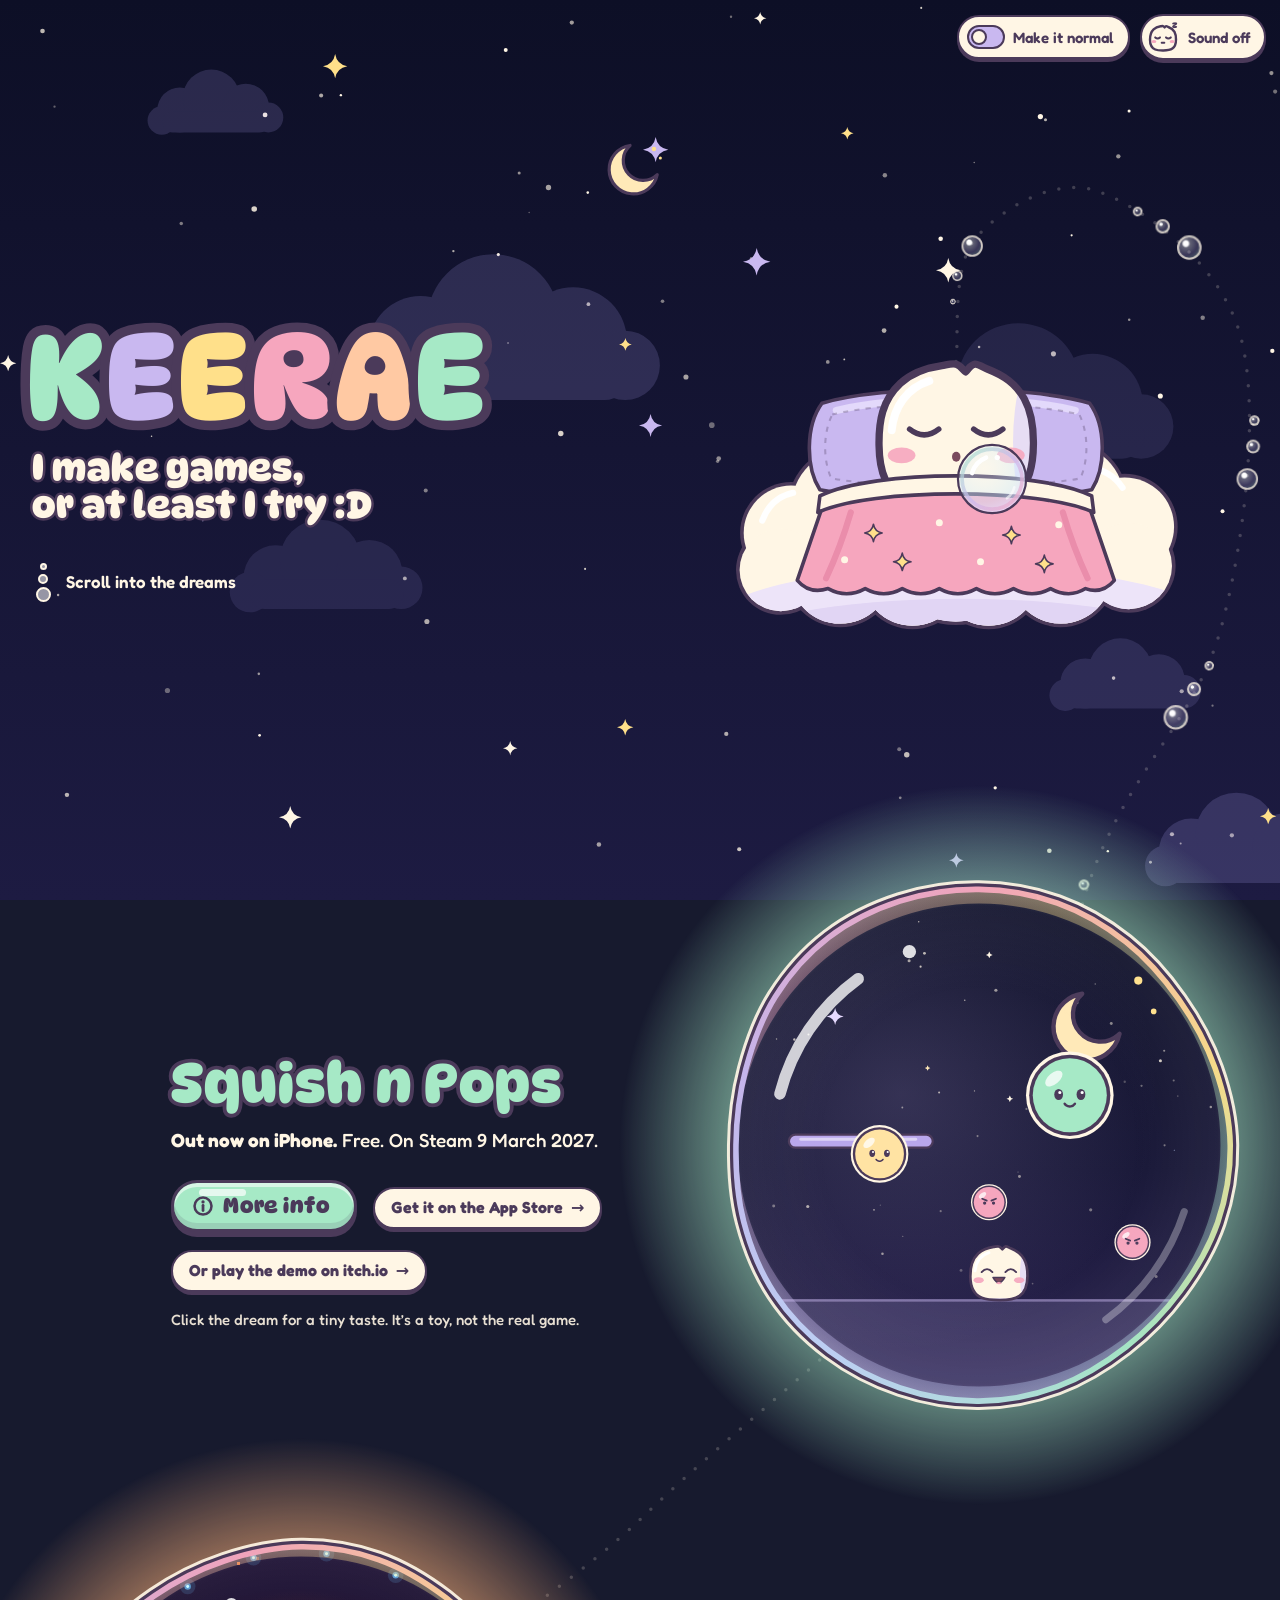
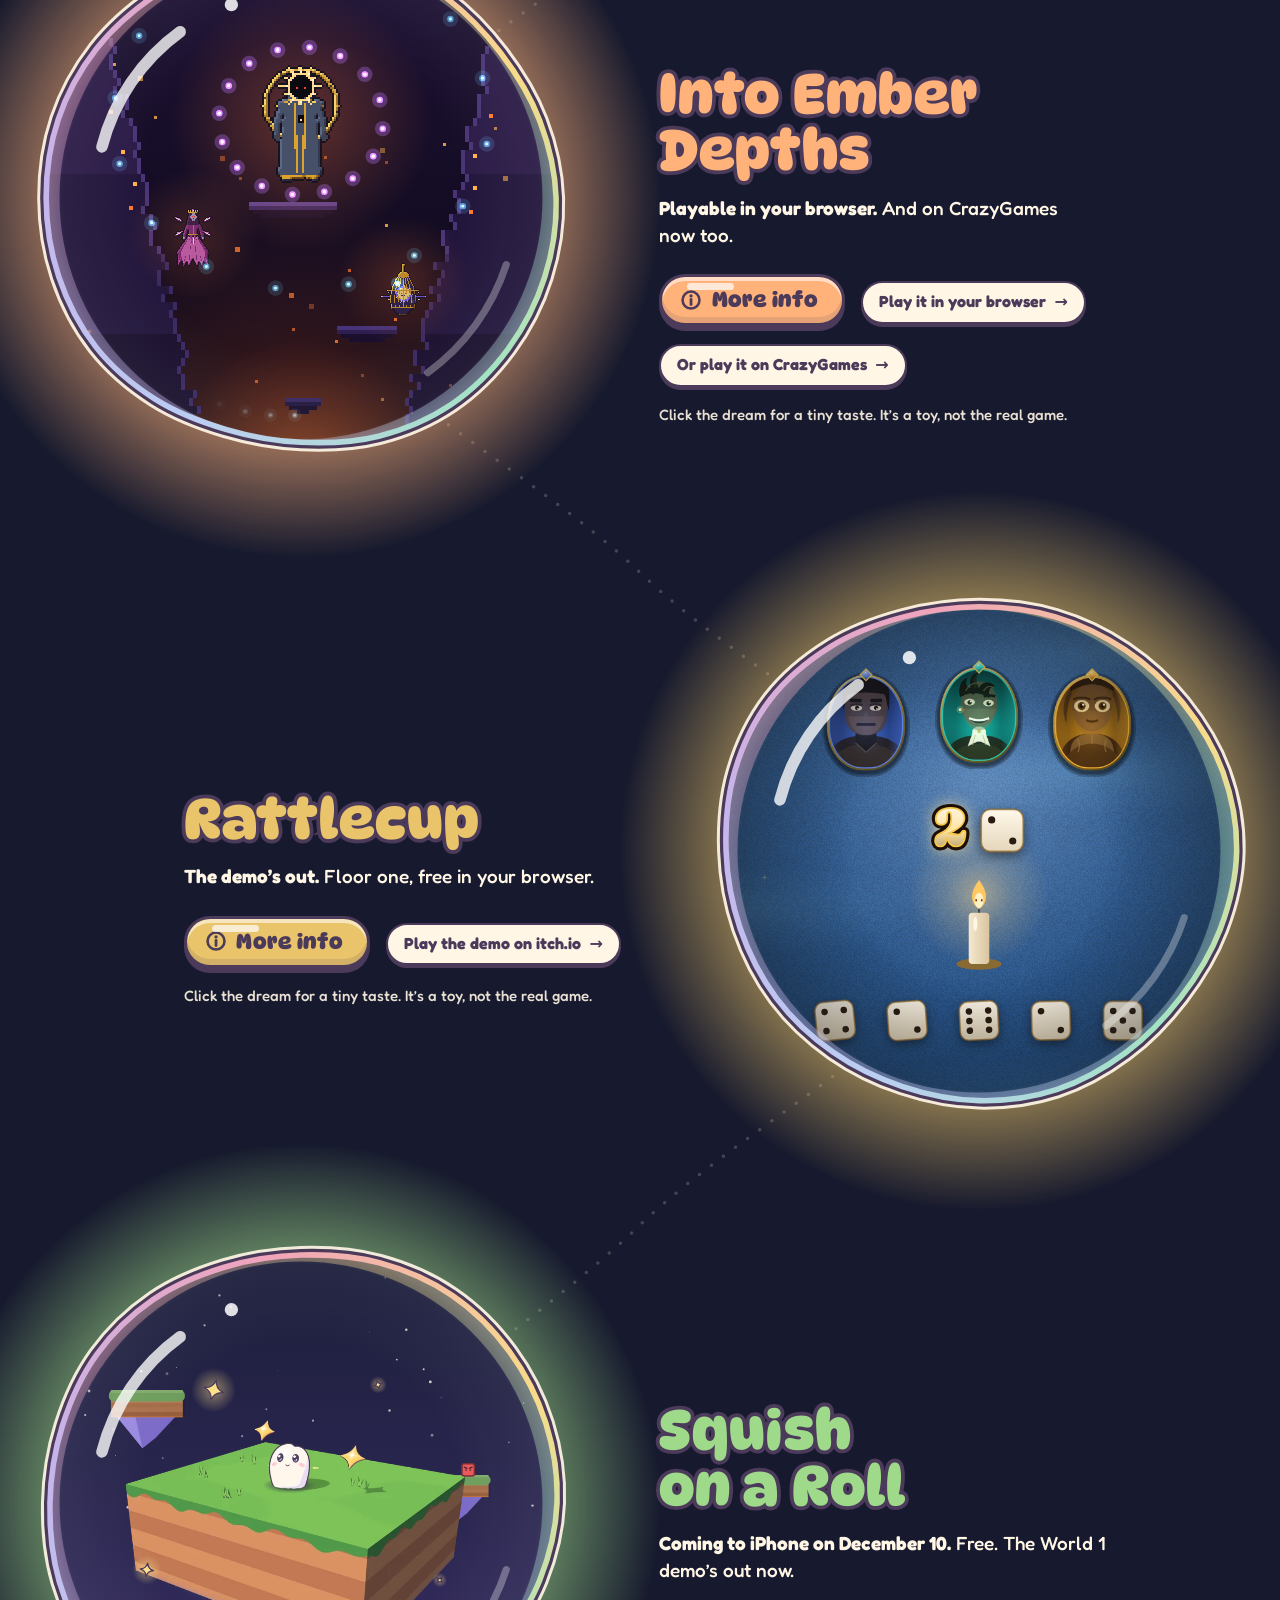
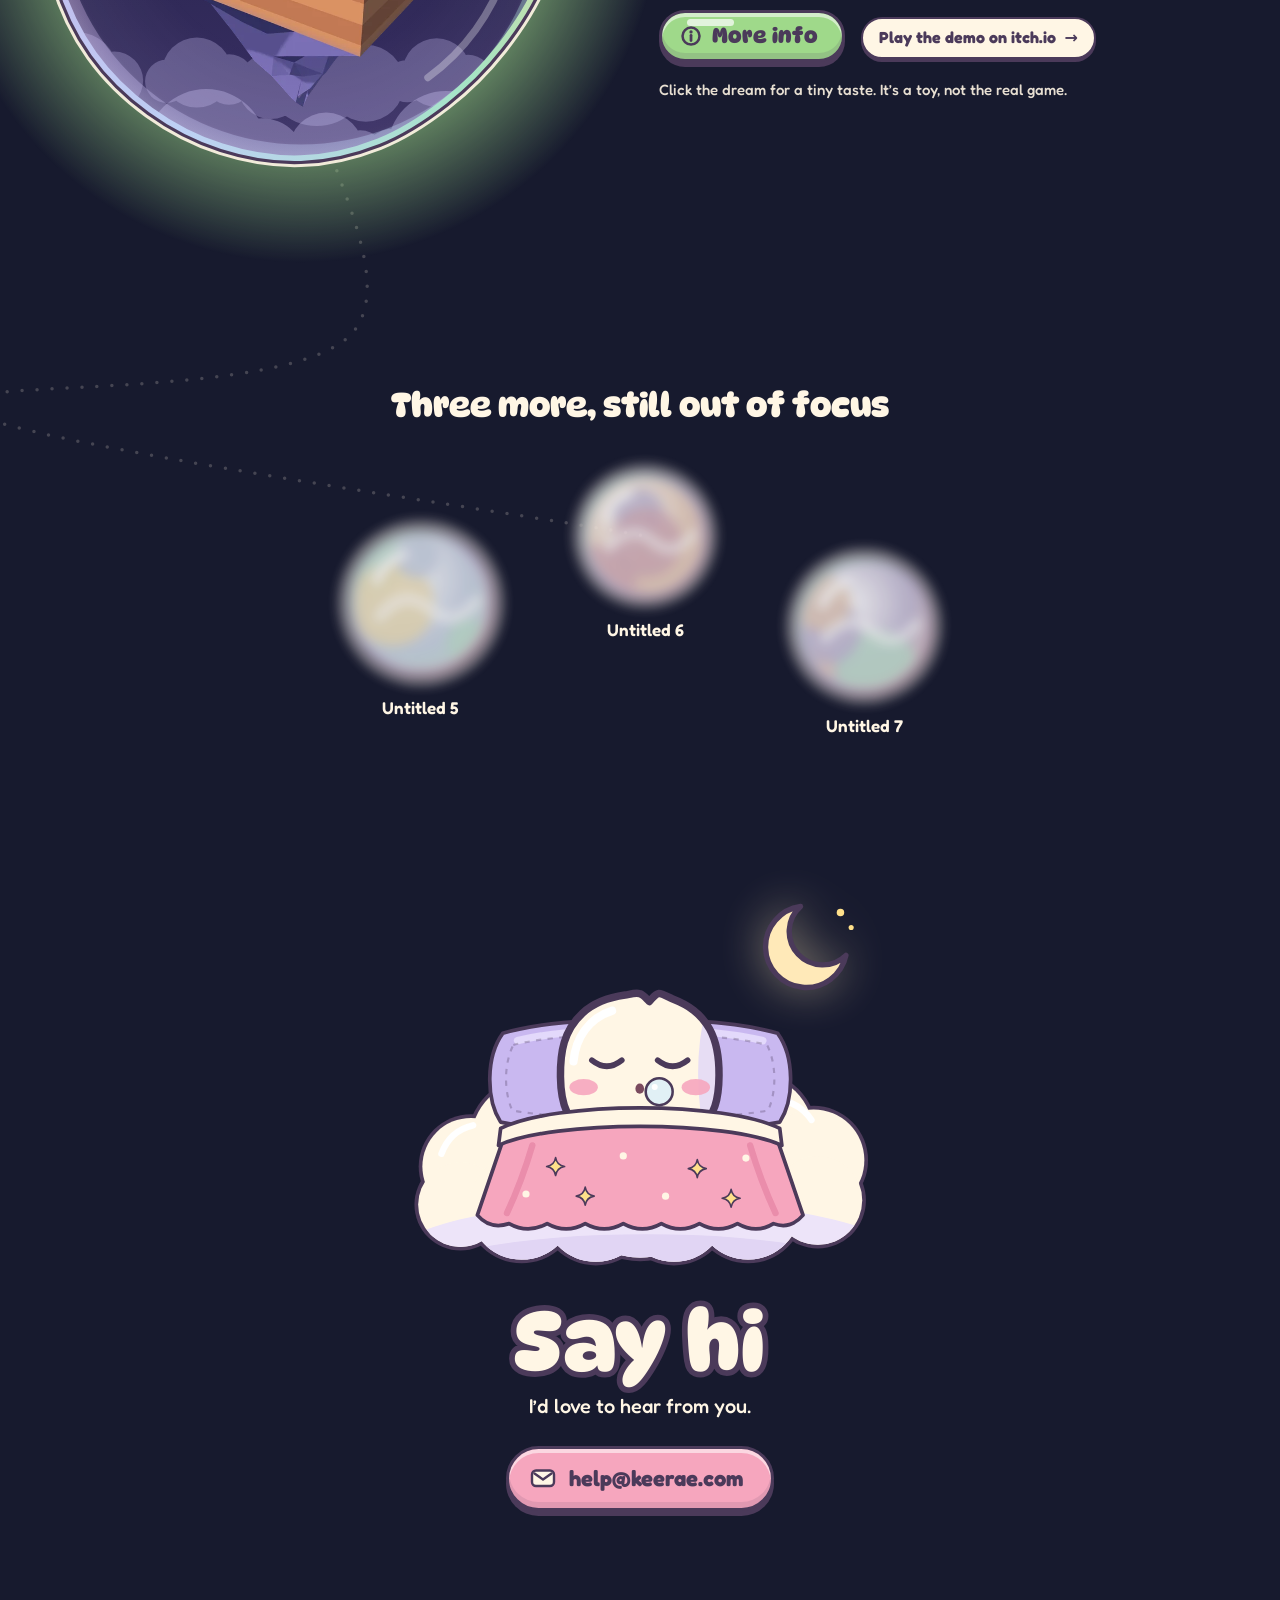
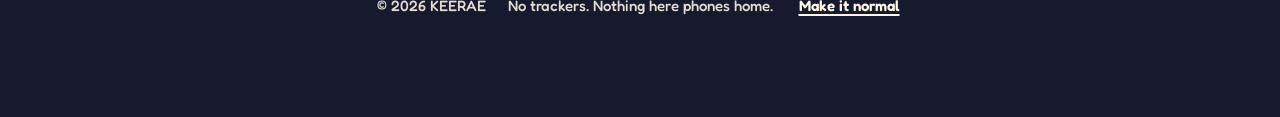
==== commit 926518e9: "Squish on a Roll press kit (keerae.com/squish-on-a-roll/press/): the facts, the icon, five App Store" ====
--- a/index.html
+++ b/index.html
@@ -492,7 +492,7 @@
     <section class="n-game" id="n-squish-on-a-roll" style="--c:#9FD98A">
       <div class="n-head"><h2>Squish on a Roll</h2><span class="n-st"><b>Coming to iPhone on December 10.</b> Free. Android after its test.</span></div>
       <p>A 3D platformer you play with your whole phone. Tilt it to roll Squish, flick it upward to jump. Every stage has a clock that starts the moment you move, so a faster run is always one more try away.</p>
-      <div class="n-callout"><b>1.0 comes to the App Store on December 10. Free.</b><p>It&rsquo;s with Apple for review right now. Seven worlds, 67 stages and seven bosses, with four moves to find along the way. There&rsquo;s a daily challenge, Mirror mode, and a story told in pictures with two endings. An ad only plays if you pick one to get lives back. Android follows once its two weeks of testing on Google Play are done. Until then, the World 1 demo is still free on itch.io.</p><a class="n-mail n-play" href="https://misterdinguz.itch.io/squish-on-a-roll">Play the demo on itch.io</a></div>
+      <div class="n-callout"><b>1.0 comes to the App Store on December 10. Free.</b><p>It&rsquo;s with Apple for review right now. Seven worlds, 67 stages and seven bosses, with four moves to find along the way. There&rsquo;s a daily challenge, Mirror mode, and a story told in pictures with two endings. An ad only plays if you pick one to get lives back. Android follows once its two weeks of testing on Google Play are done. Got an Android phone? I need testers on Google Play for two weeks, so <a href="mailto:help@keerae.com?subject=Squish%20on%20a%20Roll%20Android%20tester">email me</a> and I&rsquo;ll add you. Until then, the demo is still free on itch.io.</p><a class="n-mail n-play" href="https://misterdinguz.itch.io/squish-on-a-roll">Play the demo on itch.io</a></div>
       <div class="n-shots"><img src="img/rollaway-yeti-king.webp" width="1200" height="675" loading="lazy" alt="Squish on a Roll, the Yeti King&rsquo;s arena: Squish rolling across a frozen floor under a pink sky while the big white Yeti King stands by the far wall with stars spinning round his head. The clock reads 0:15.61, with three hearts top left and THE YETI KING at the bottom."></div>
       <p class="n-cap">The Yeti King, at the top of Frosty Peaks. Every world ends with a boss, and each one plays by its own rules.</p>
       <div class="n-shots two"><img src="img/rollaway-tiny-planets.webp" width="800" height="450" loading="lazy" alt="Squish on top of a tiny round planet ringed with orange spikes, with more little planets floating in a purple sky. The clock reads 0:21.36."><img src="img/rollaway-lantern-road.webp" width="800" height="450" loading="lazy" alt="Squish glowing on a dark stone road at night, lighting the tiles around him, with lanterns along the road and shadow critters waiting in the dark. The clock reads 0:10.81."></div>
@@ -509,6 +509,7 @@
           <div><dt>Speed</dt><dd>A clock from your first move, splits, a ghost of your best and stars for beating the times.</dd></div>
           <div><dt>Daily</dt><dd>One stage and one twist a day, the same for everyone. Missed days wait in the calendar.</dd></div>
           <div><dt>Next</dt><dd>The App Store on December 10, then Google Play once the test is done.</dd></div>
+          <div><dt>Press</dt><dd><a href="squish-on-a-roll/press/">The press kit</a>: the icon, screenshots, clips and the facts in one place.</dd></div>
         </dl>
       </div>
     </section>
